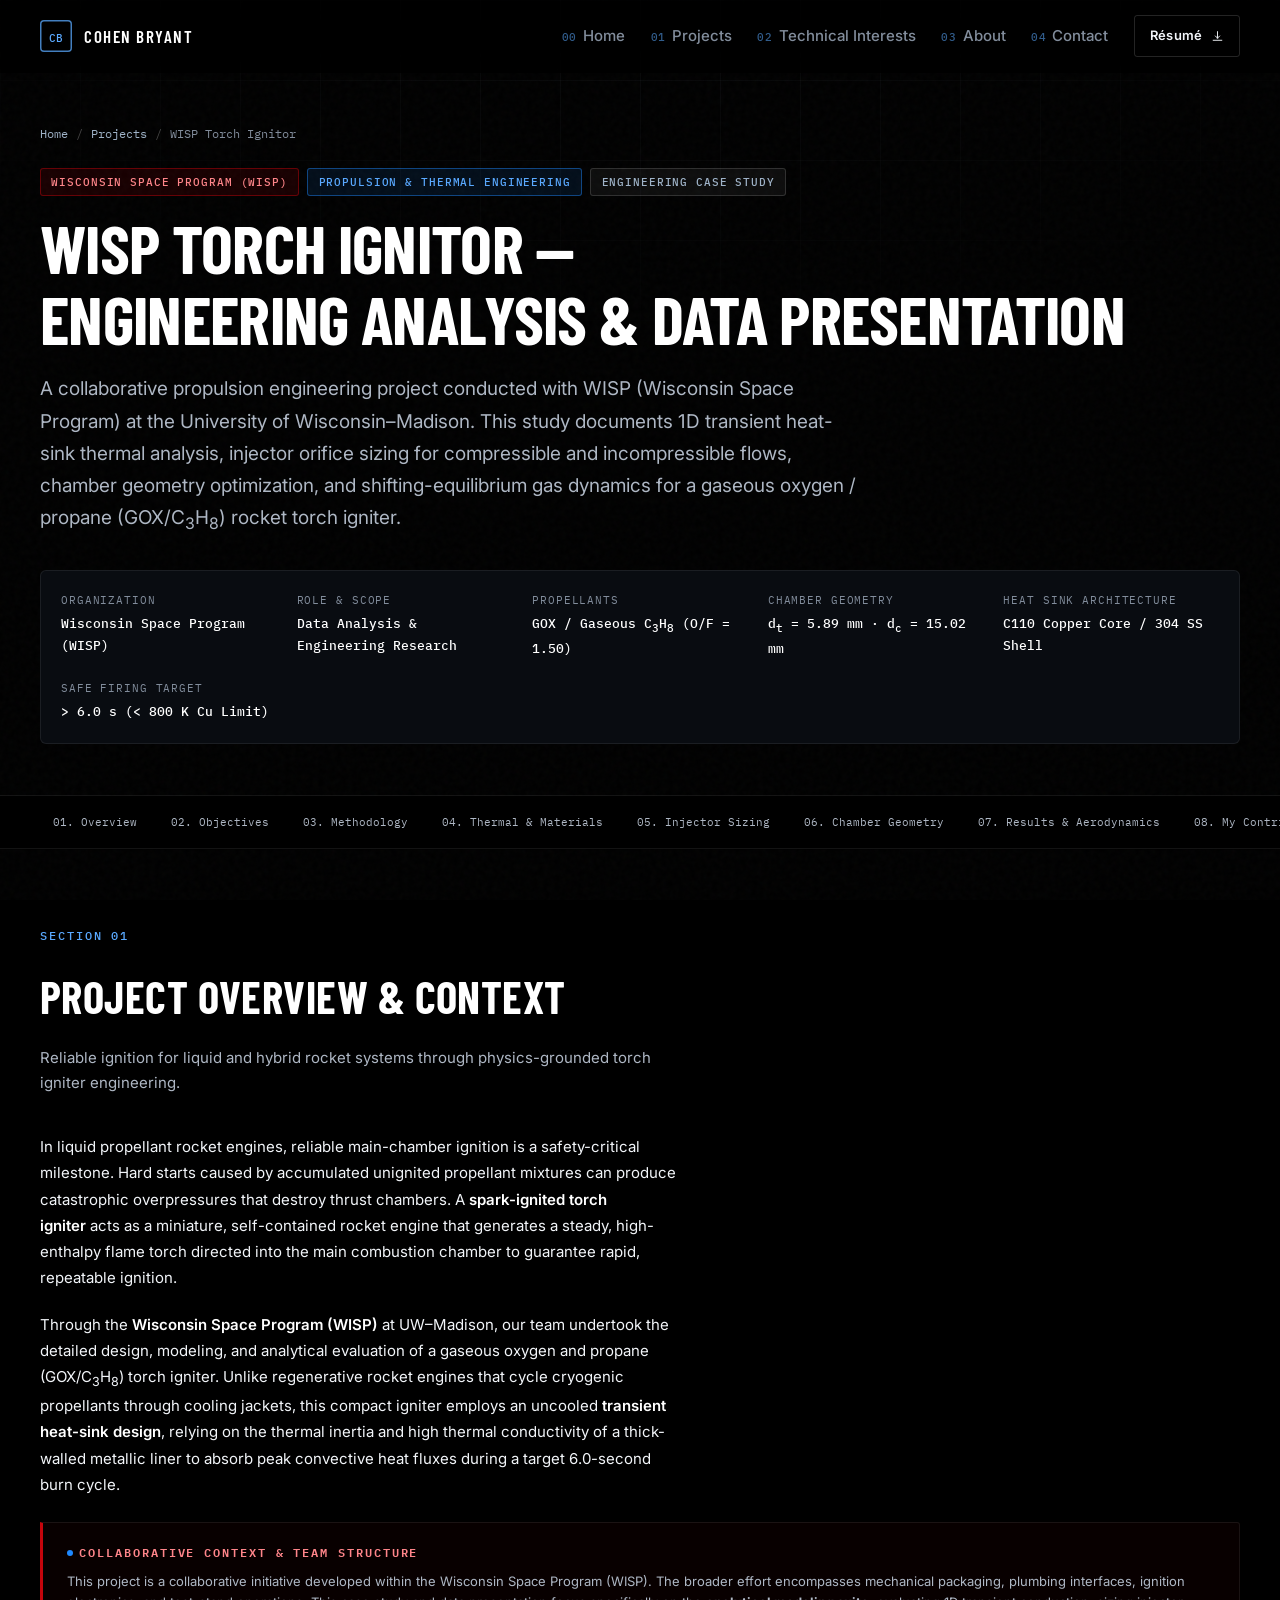
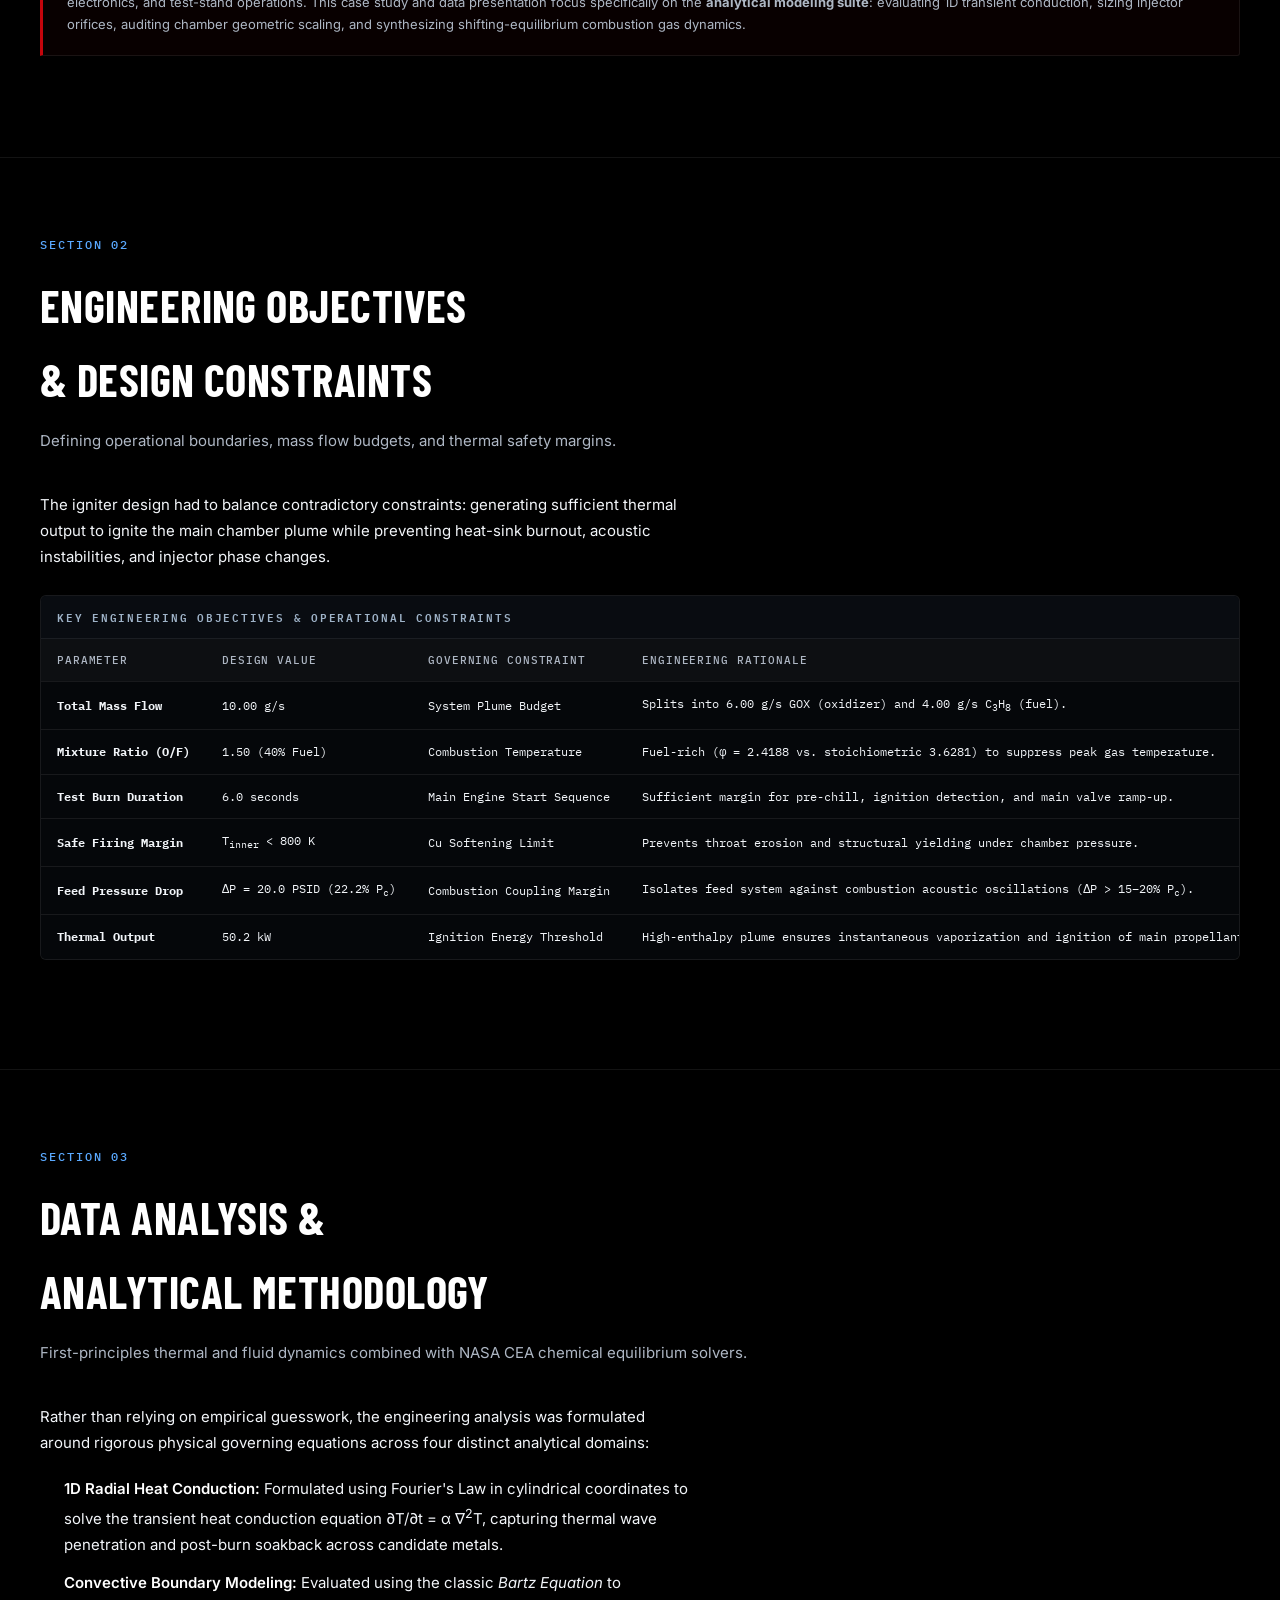
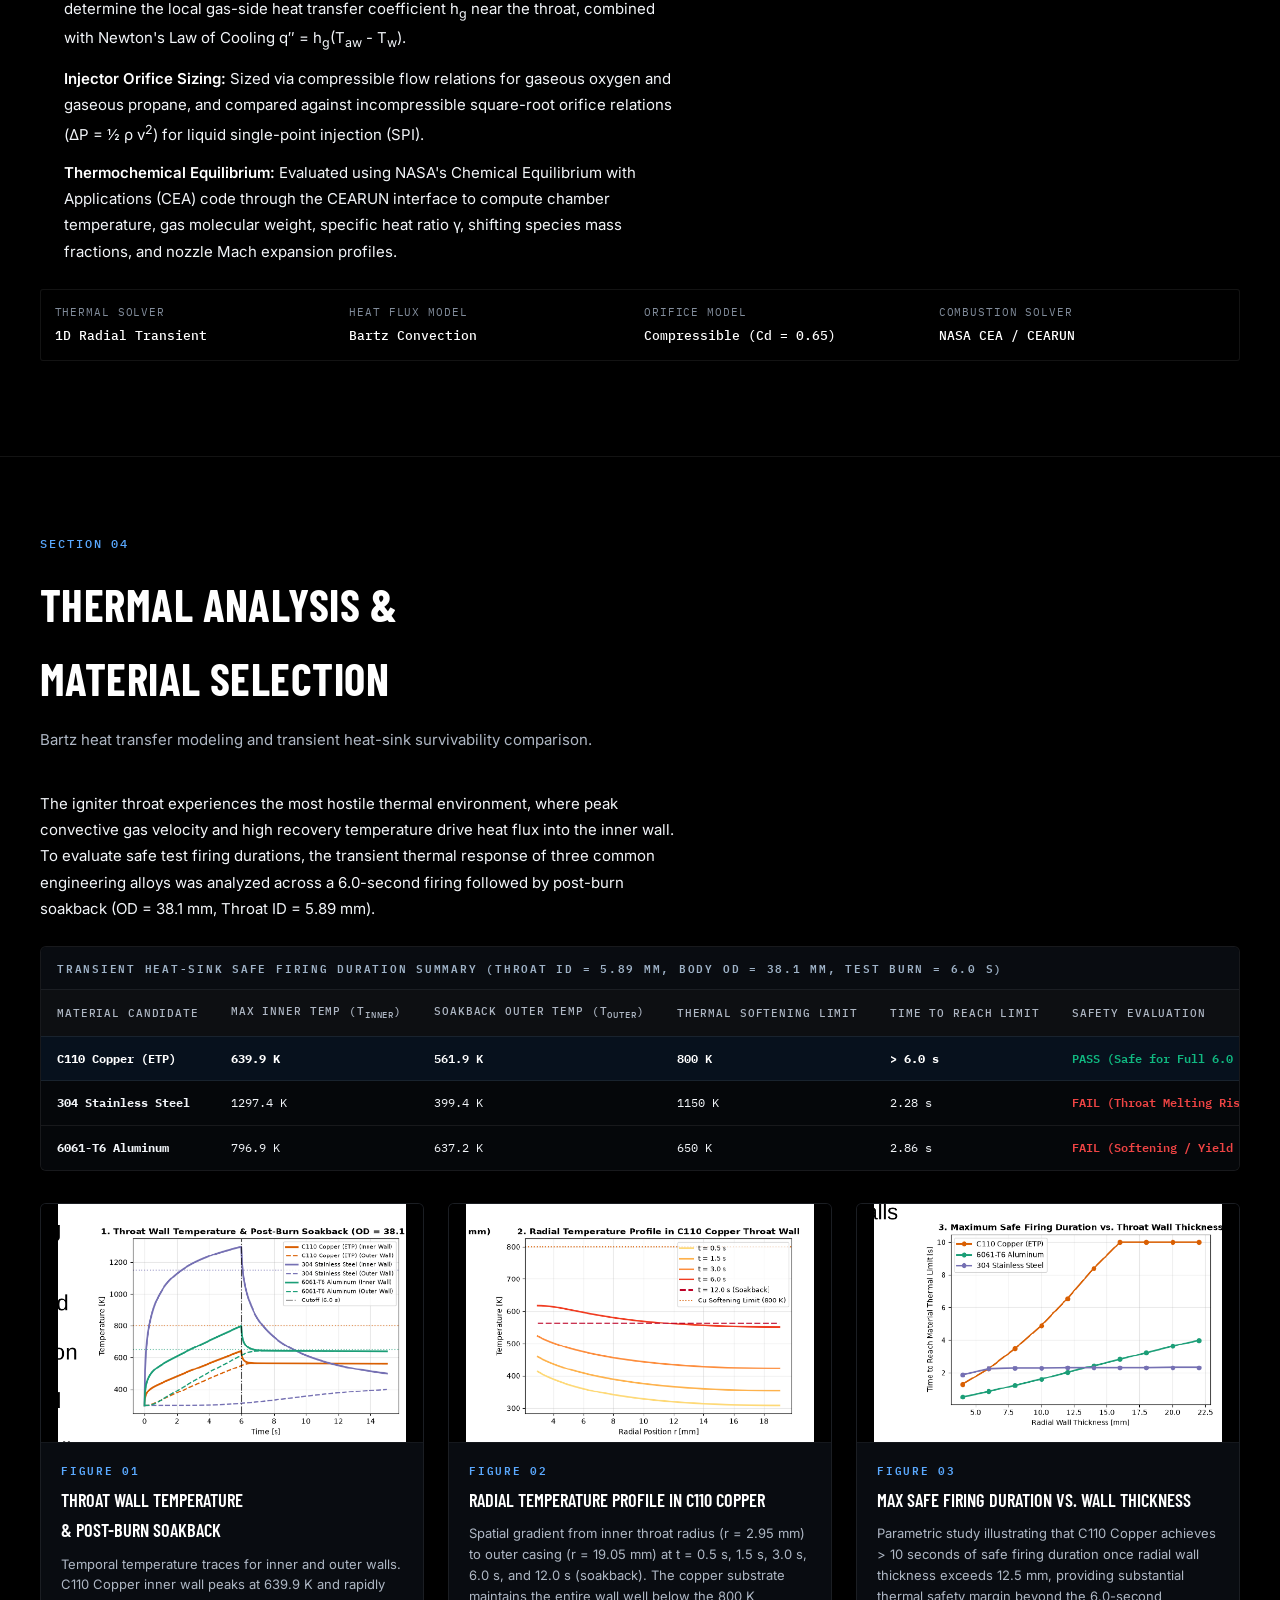
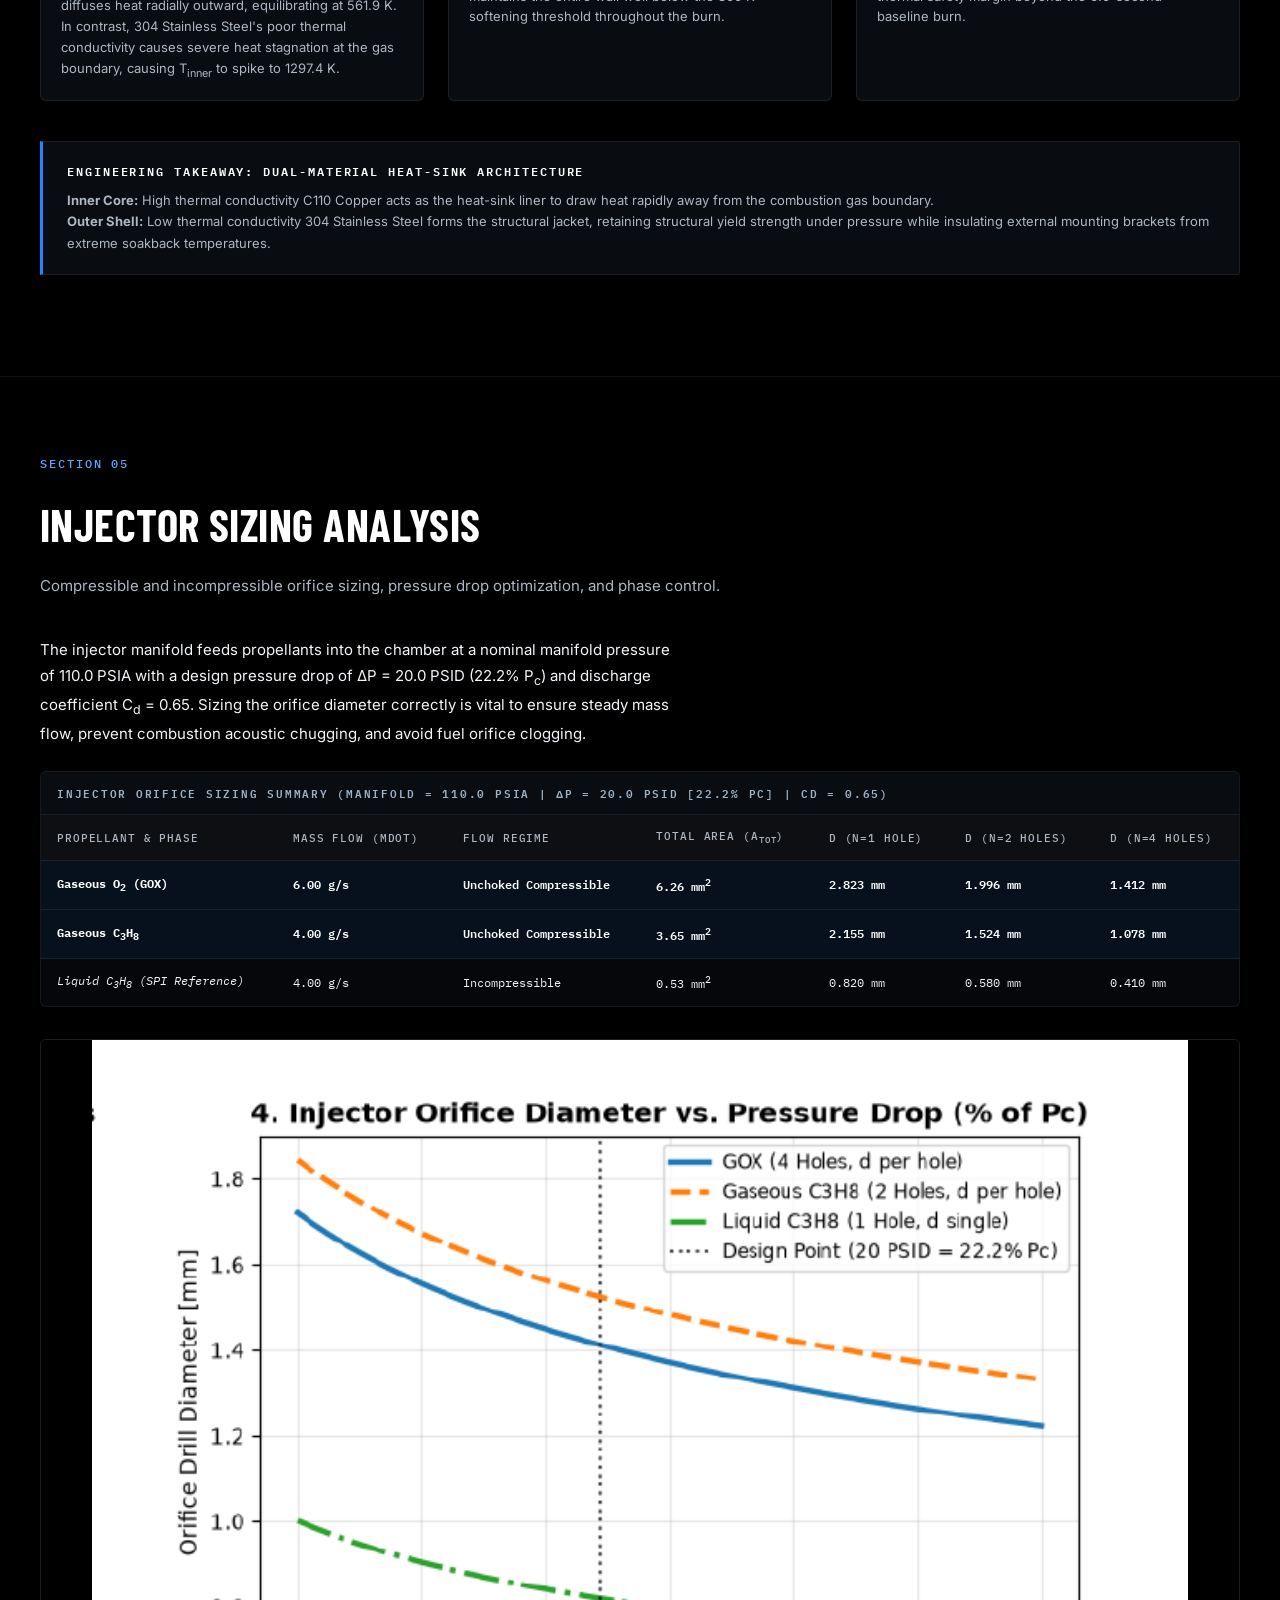
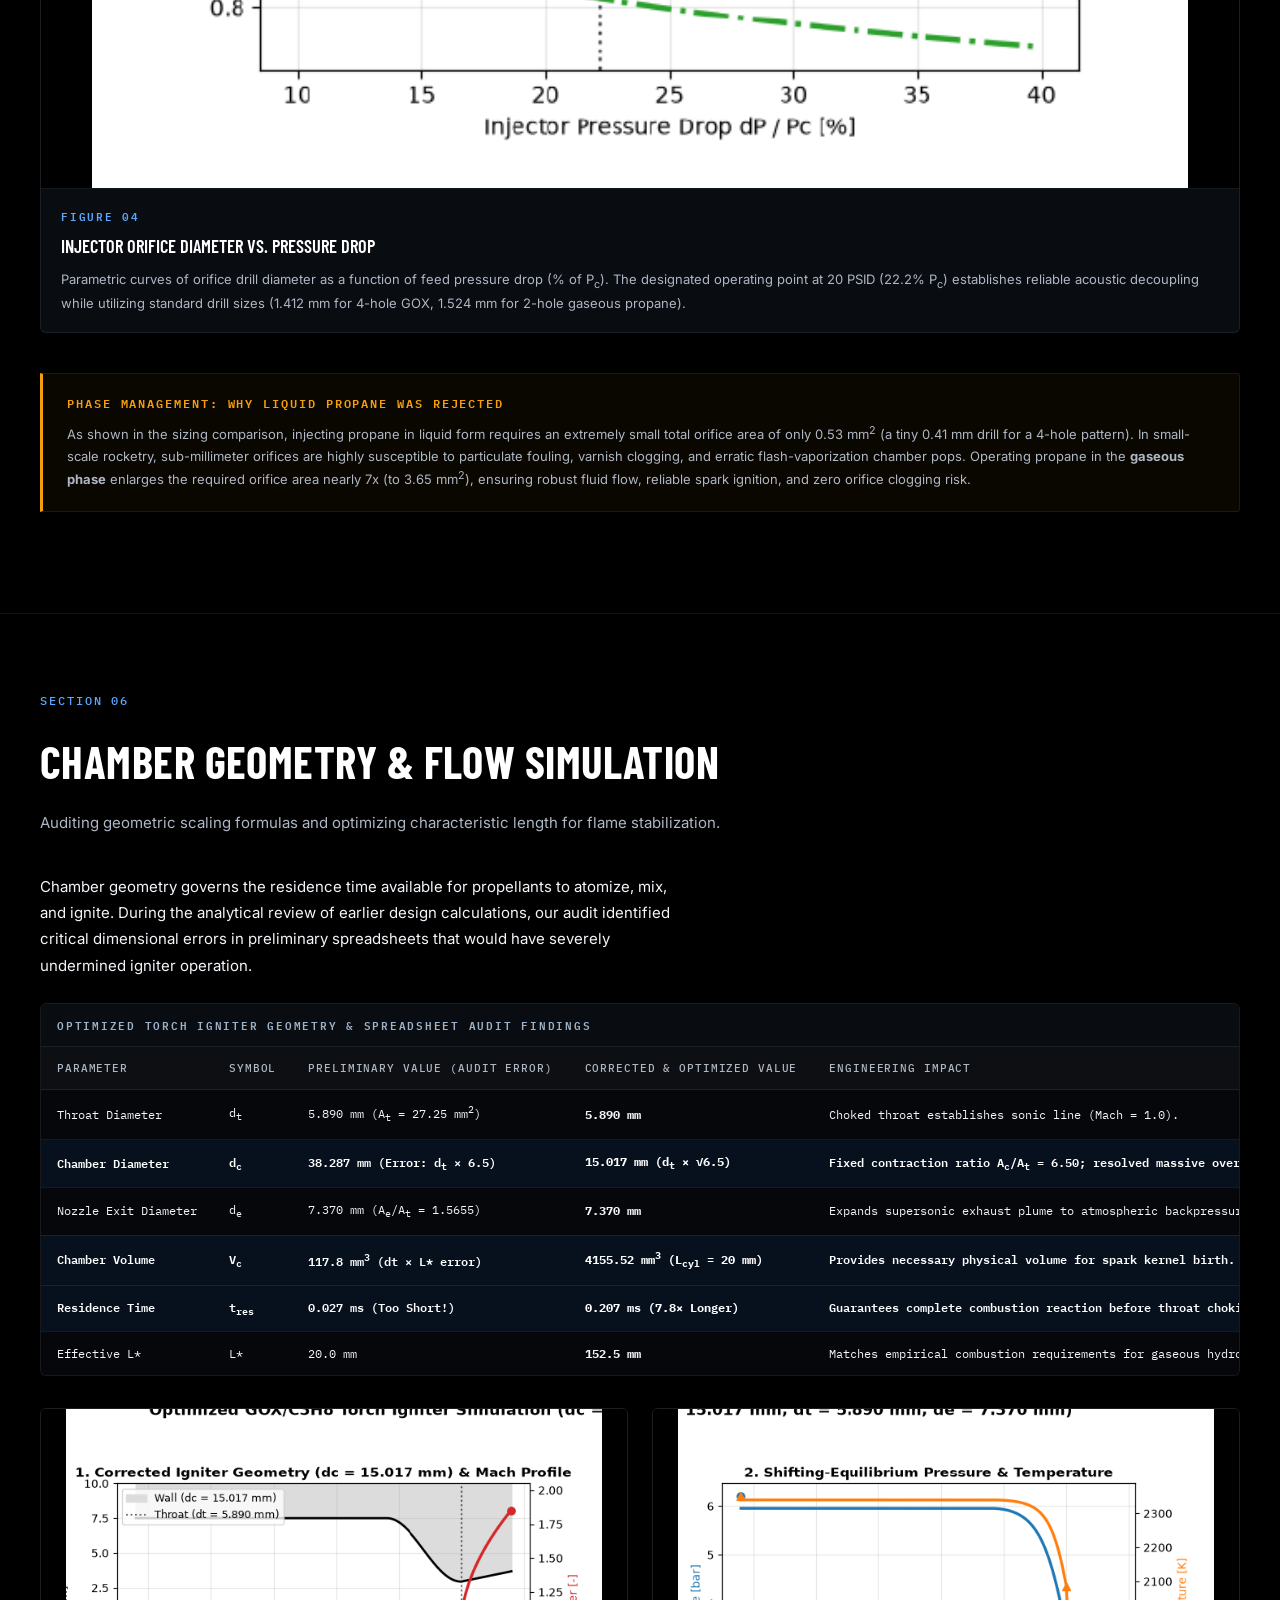
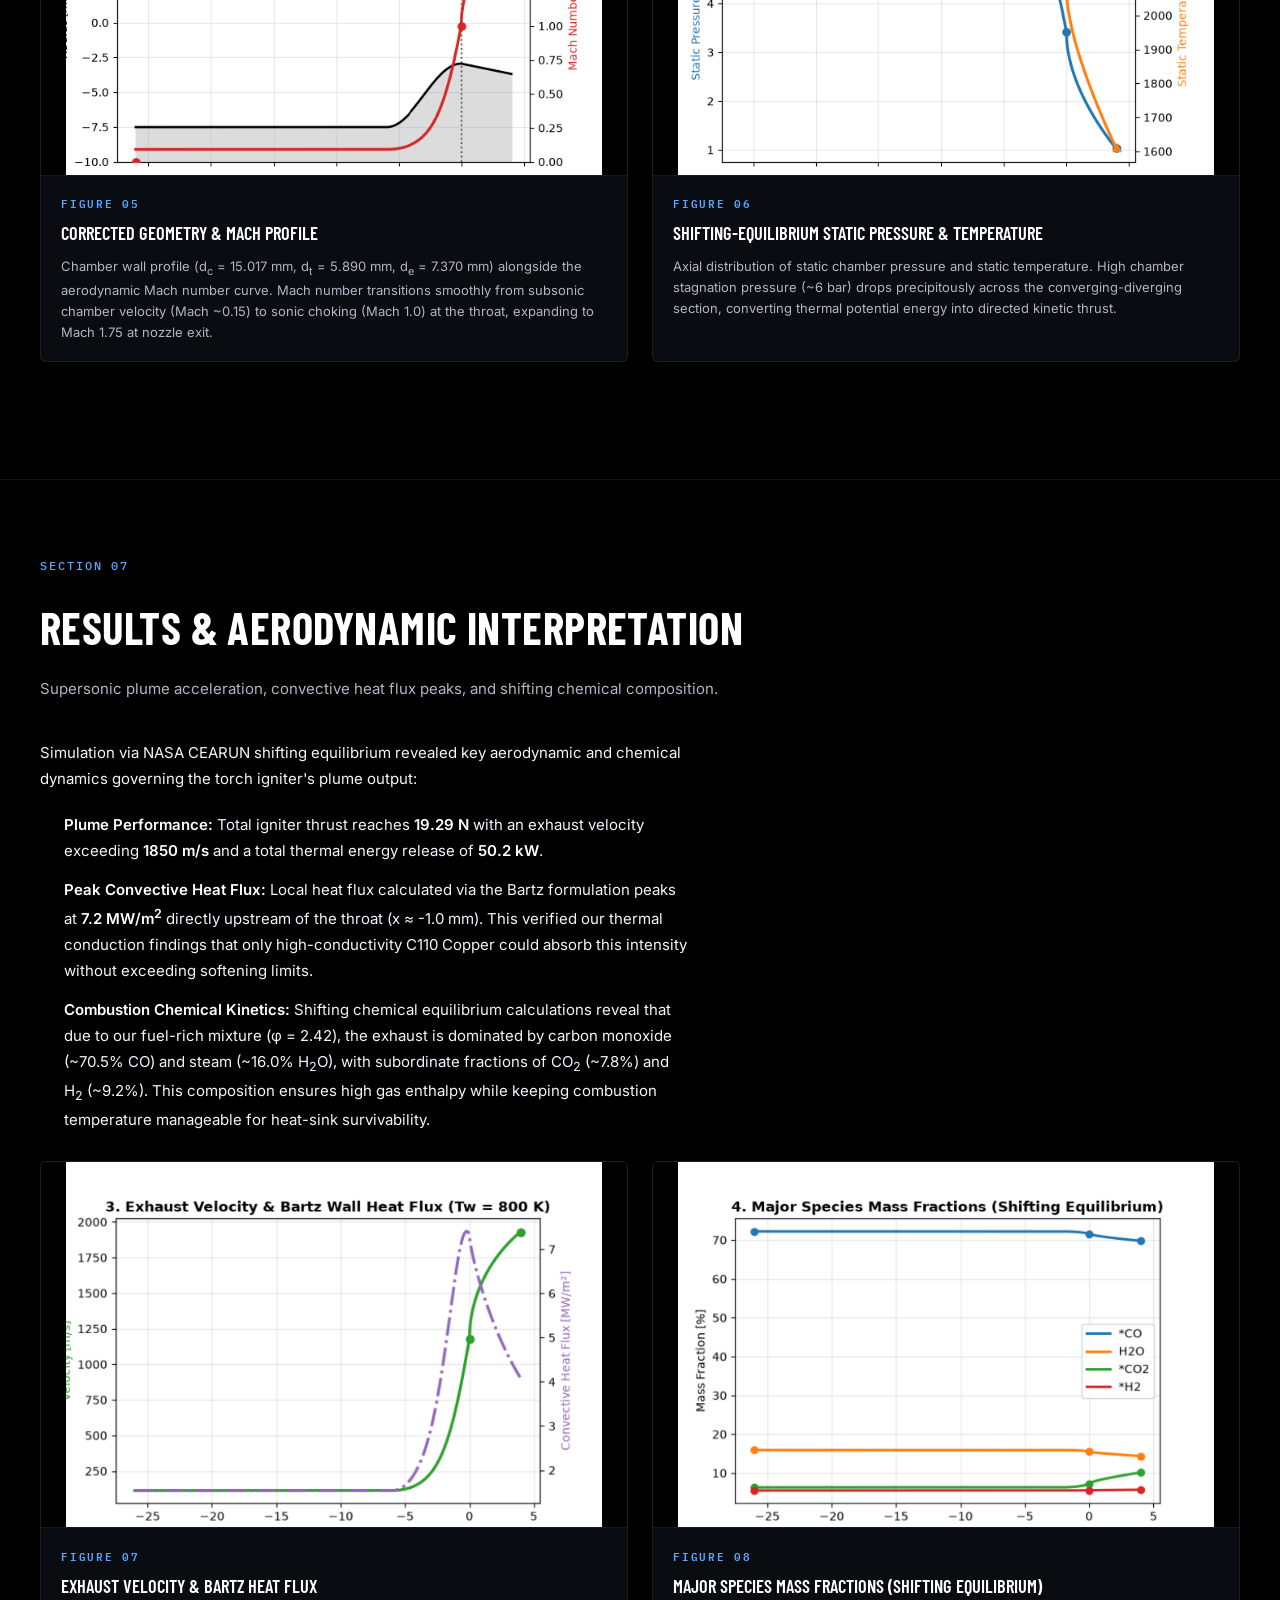
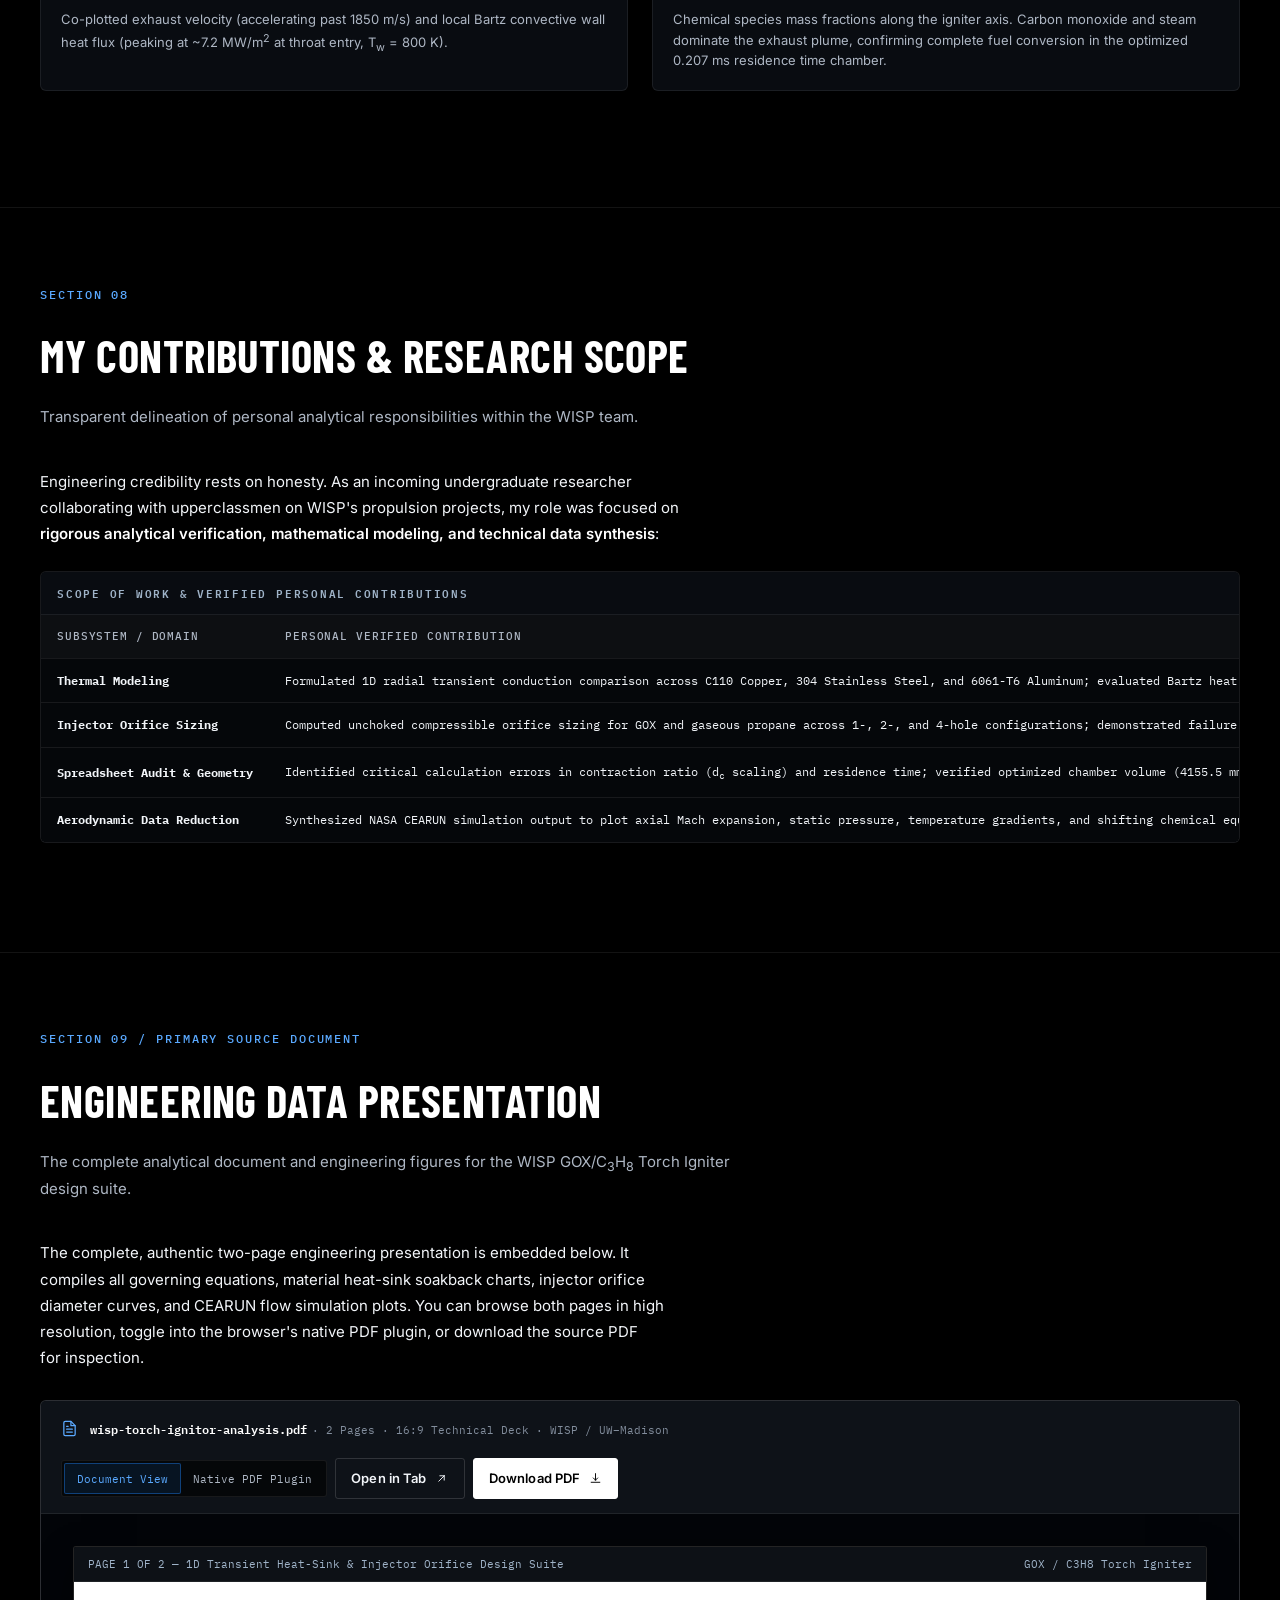
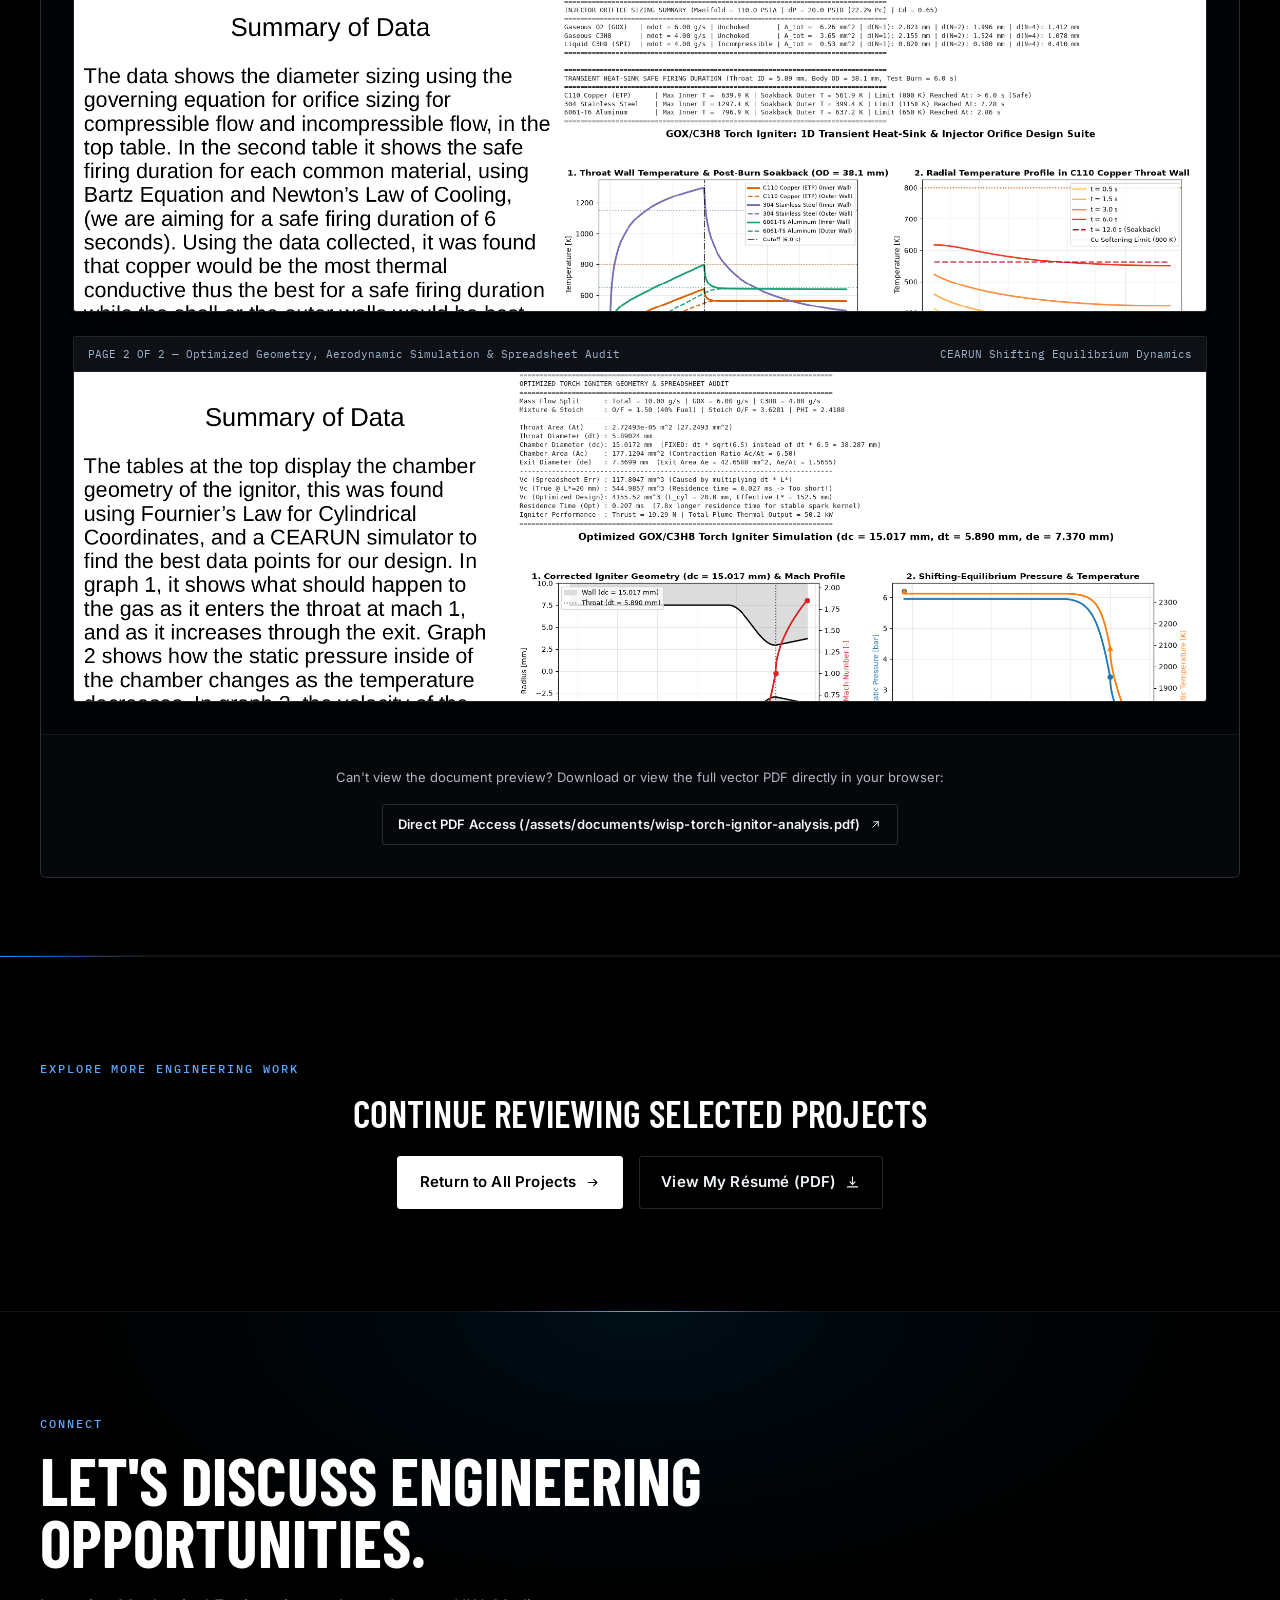
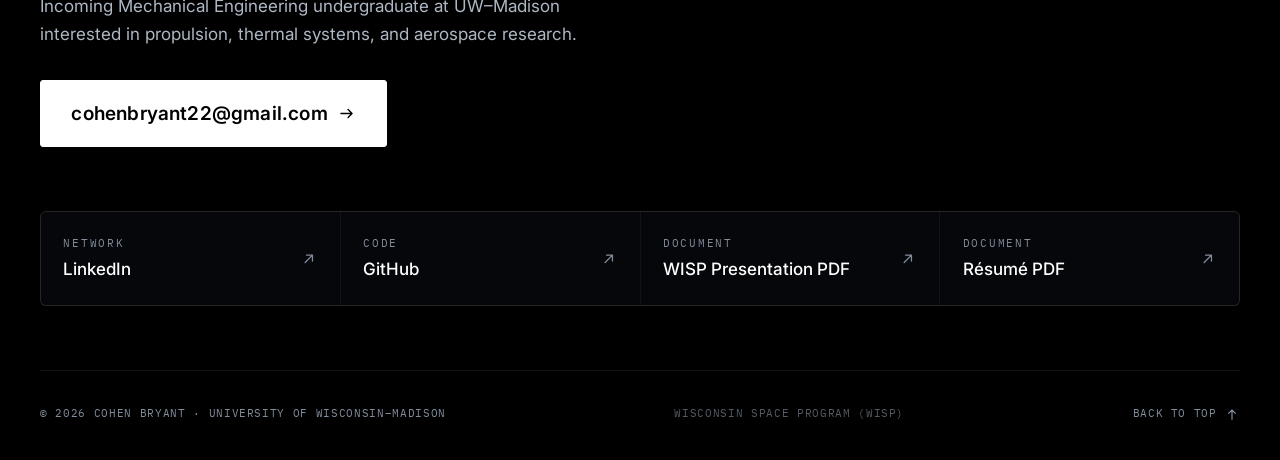
==== projects/wisp-torch-ignitor/index.html @ 9ccb7107 "feat: transform portfolio into mechanical & aerospace engineering showcase - Feature WISP GOX/C3H8 t" ====
<!DOCTYPE html>
<html lang="en" dir="ltr">
<head>
<meta charset="UTF-8">
<meta name="viewport" content="width=device-width, initial-scale=1">

<title>WISP Torch Ignitor — Engineering Analysis &amp; Data Presentation | Cohen Bryant</title>
<meta name="description" content="Engineering case study: 1D transient heat-sink thermal analysis, injector orifice sizing, chamber geometry audit, and shifting-equilibrium gas dynamics for a GOX/C3H8 rocket torch igniter with WISP (Wisconsin Space Program).">
<meta name="author" content="Cohen Bryant">
<meta name="theme-color" content="#000000">
<meta name="color-scheme" content="dark">

<link rel="canonical" href="https://portfolio-six-ecru-11.vercel.app/projects/wisp-torch-ignitor">

<meta property="og:type" content="article">
<meta property="og:site_name" content="Cohen Bryant">
<meta property="og:title" content="WISP Torch Ignitor — Engineering Analysis &amp; Data Presentation">
<meta property="og:description" content="Collaborative engineering research with WISP (Wisconsin Space Program): transient thermal modeling, injector sizing, chamber geometry audit, and embedded analytical data presentation.">
<meta property="og:url" content="https://portfolio-six-ecru-11.vercel.app/projects/wisp-torch-ignitor">
<meta property="og:image" content="https://portfolio-six-ecru-11.vercel.app/assets/og-cover.png">
<meta property="og:locale" content="en_US">

<meta name="twitter:card" content="summary_large_image">
<meta name="twitter:title" content="WISP Torch Ignitor — Engineering Analysis | Cohen Bryant">
<meta name="twitter:description" content="Collaborative engineering research with WISP: transient thermal modeling, injector sizing, and embedded data presentation.">
<meta name="twitter:image" content="https://portfolio-six-ecru-11.vercel.app/assets/og-cover.png">

<link rel="icon" href="/assets/favicon.svg" type="image/svg+xml">
<link rel="apple-touch-icon" href="/assets/apple-touch-icon.png">
<link rel="manifest" href="/site.webmanifest">

<link rel="preconnect" href="https://fonts.googleapis.com">
<link rel="preconnect" href="https://fonts.gstatic.com" crossorigin>
<link rel="stylesheet" href="https://fonts.googleapis.com/css2?family=Barlow+Condensed:wght@500;600;700&family=IBM+Plex+Mono:wght@400;500;600&family=Inter:wght@400;500;600;700&display=swap">
<link rel="stylesheet" href="/styles.css">

<script>document.documentElement.classList.add('js');</script>

<script type="application/ld+json">
{
  "@context": "https://schema.org",
  "@type": "TechArticle",
  "headline": "WISP Torch Ignitor — Engineering Analysis & Data Presentation",
  "description": "Transient heat-sink modeling, injector orifice sizing, chamber geometry optimization, and shifting-equilibrium flow simulation for a GOX/C3H8 rocket torch igniter.",
  "author": {
    "@type": "Person",
    "name": "Cohen Bryant",
    "url": "https://portfolio-six-ecru-11.vercel.app/"
  },
  "publisher": {
    "@type": "Organization",
    "name": "Wisconsin Space Program (WISP)",
    "url": "https://portfolio-six-ecru-11.vercel.app/"
  },
  "keywords": ["Rocket Propulsion", "Torch Igniter", "Heat Sink", "Bartz Equation", "CEARUN", "Injector Sizing", "UW-Madison", "WISP"]
}
</script>
</head>

<body id="top">

<a class="skip-link" href="#main">Skip to main content</a>

<div class="backdrop" aria-hidden="true">
    <div class="backdrop-grid"></div>
    <div class="backdrop-noise"></div>
</div>

<header class="nav is-stuck" data-nav>
    <div class="shell nav-inner">
        <a class="brand" href="/" aria-label="Cohen Bryant — Home">
            <span class="brand-mark" aria-hidden="true">
                <svg viewBox="0 0 32 32" focusable="false"><rect x="0.75" y="0.75" width="30.5" height="30.5" rx="3.25"/><text x="16" y="21.5" text-anchor="middle">CB</text></svg>
            </span>
            <span class="brand-name">Cohen Bryant</span>
        </a>

        <button class="nav-toggle" type="button" data-nav-toggle aria-expanded="false" aria-controls="primary-nav">
            <span class="nav-toggle-bars" aria-hidden="true"><span></span><span></span></span>
            <span class="sr-only">Open navigation</span>
        </button>

        <nav id="primary-nav" class="nav-panel" aria-label="Primary">
            <ul class="nav-list">
                <li><a href="/"><span class="nav-idx" aria-hidden="true">00</span>Home</a></li>
                <li><a href="/#work"><span class="nav-idx" aria-hidden="true">01</span>Projects</a></li>
                <li><a href="/#interests"><span class="nav-idx" aria-hidden="true">02</span>Technical Interests</a></li>
                <li><a href="/#about"><span class="nav-idx" aria-hidden="true">03</span>About</a></li>
                <li><a href="/#contact"><span class="nav-idx" aria-hidden="true">04</span>Contact</a></li>
                <li class="nav-cta">
                    <a class="btn btn-outline btn-sm" href="/assets/Cohen_Bryant_Draft.pdf" target="_blank" rel="noopener">
                        Résumé
                        <svg class="icon" viewBox="0 0 24 24" aria-hidden="true"><path d="M12 3v12m0 0 4-4m-4 4-4-4M4 19h16"/></svg>
                    </a>
                </li>
            </ul>
        </nav>
    </div>
    <div class="nav-progress" aria-hidden="true"><span data-progress></span></div>
</header>

<main id="main">

    <!-- ═══ CASE HERO ════════════════════════════════════════════════ -->
    <header class="case-hero">
        <div class="shell">
            <nav class="breadcrumb" aria-label="Breadcrumb">
                <a href="/">Home</a>
                <span class="breadcrumb-sep">/</span>
                <a href="/#work">Projects</a>
                <span class="breadcrumb-sep">/</span>
                <span aria-current="page">WISP Torch Ignitor</span>
            </nav>

            <div style="display:flex; flex-wrap:wrap; gap:0.5rem; margin-bottom:1rem;" data-anim>
                <span class="badge-tag">Wisconsin Space Program (WISP)</span>
                <span class="badge-tag is-blue">Propulsion &amp; Thermal Engineering</span>
                <span class="badge-tag is-steel">Engineering Case Study</span>
            </div>

            <h1 class="case-hero-title" data-anim>
                WISP Torch Ignitor —<br>Engineering Analysis &amp; Data Presentation
            </h1>

            <p class="case-hero-lede" data-anim>
                A collaborative propulsion engineering project conducted with WISP (Wisconsin Space Program) at the University of Wisconsin–Madison. This study documents 1D transient heat-sink thermal analysis, injector orifice sizing for compressible and incompressible flows, chamber geometry optimization, and shifting-equilibrium gas dynamics for a gaseous oxygen / propane (GOX/C<sub>3</sub>H<sub>8</sub>) rocket torch igniter.
            </p>

            <dl class="case-meta-bar" data-anim>
                <div class="case-meta-cell">
                    <dt>Organization</dt>
                    <dd>Wisconsin Space Program (WISP)</dd>
                </div>
                <div class="case-meta-cell">
                    <dt>Role &amp; Scope</dt>
                    <dd>Data Analysis &amp; Engineering Research</dd>
                </div>
                <div class="case-meta-cell">
                    <dt>Propellants</dt>
                    <dd>GOX / Gaseous C<sub>3</sub>H<sub>8</sub> (O/F = 1.50)</dd>
                </div>
                <div class="case-meta-cell">
                    <dt>Chamber Geometry</dt>
                    <dd>d<sub>t</sub> = 5.89 mm · d<sub>c</sub> = 15.02 mm</dd>
                </div>
                <div class="case-meta-cell">
                    <dt>Heat Sink Architecture</dt>
                    <dd>C110 Copper Core / 304 SS Shell</dd>
                </div>
                <div class="case-meta-cell">
                    <dt>Safe Firing Target</dt>
                    <dd>&gt; 6.0 s (&lt; 800 K Cu Limit)</dd>
                </div>
            </dl>
        </div>
    </header>

    <!-- ═══ CASE SUBNAV ═══════════════════════════════════════════════ -->
    <nav class="case-subnav" data-case-subnav aria-label="Case study sections">
        <div class="shell">
            <ul class="case-subnav-list">
                <li><a class="case-subnav-link is-active" href="#overview">01. Overview</a></li>
                <li><a class="case-subnav-link" href="#objectives">02. Objectives</a></li>
                <li><a class="case-subnav-link" href="#methodology">03. Methodology</a></li>
                <li><a class="case-subnav-link" href="#thermal">04. Thermal &amp; Materials</a></li>
                <li><a class="case-subnav-link" href="#injector">05. Injector Sizing</a></li>
                <li><a class="case-subnav-link" href="#geometry">06. Chamber Geometry</a></li>
                <li><a class="case-subnav-link" href="#results">07. Results &amp; Aerodynamics</a></li>
                <li><a class="case-subnav-link" href="#contributions">08. My Contributions</a></li>
                <li><a class="case-subnav-link" href="#presentation">09. Data Presentation (PDF)</a></li>
            </ul>
        </div>
    </nav>

    <!-- ═══ 01. PROJECT OVERVIEW ═════════════════════════════════════ -->
    <section id="overview" class="case-section">
        <div class="shell">
            <div class="case-section-head" data-anim>
                <p class="eyebrow">Section 01</p>
                <h2 class="case-section-title">Project Overview &amp; Context</h2>
                <p class="case-section-sub">Reliable ignition for liquid and hybrid rocket systems through physics-grounded torch igniter engineering.</p>
            </div>

            <div class="case-prose" data-anim>
                <p>
                    In liquid propellant rocket engines, reliable main-chamber ignition is a safety-critical milestone. Hard starts caused by accumulated unignited propellant mixtures can produce catastrophic overpressures that destroy thrust chambers. A <strong>spark-ignited torch igniter</strong> acts as a miniature, self-contained rocket engine that generates a steady, high-enthalpy flame torch directed into the main combustion chamber to guarantee rapid, repeatable ignition.
                </p>
                <p>
                    Through the <strong>Wisconsin Space Program (WISP)</strong> at UW–Madison, our team undertook the detailed design, modeling, and analytical evaluation of a gaseous oxygen and propane (GOX/C<sub>3</sub>H<sub>8</sub>) torch igniter. Unlike regenerative rocket engines that cycle cryogenic propellants through cooling jackets, this compact igniter employs an uncooled <strong>transient heat-sink design</strong>, relying on the thermal inertia and high thermal conductivity of a thick-walled metallic liner to absorb peak convective heat fluxes during a target 6.0-second burn cycle.
                </p>
            </div>

            <div class="callout-box is-uw" data-anim>
                <div class="callout-title">
                    <span class="beacon" aria-hidden="true"></span>
                    Collaborative Context &amp; Team Structure
                </div>
                <div class="callout-body">
                    This project is a collaborative initiative developed within the Wisconsin Space Program (WISP). The broader effort encompasses mechanical packaging, plumbing interfaces, ignition electronics, and test-stand operations. This case study and data presentation focus specifically on the <strong>analytical modeling suite</strong>: evaluating 1D transient conduction, sizing injector orifices, auditing chamber geometric scaling, and synthesizing shifting-equilibrium combustion gas dynamics.
                </div>
            </div>
        </div>
    </section>

    <!-- ═══ 02. ENGINEERING OBJECTIVES ════════════════════════════════ -->
    <section id="objectives" class="case-section">
        <div class="shell">
            <div class="case-section-head" data-anim>
                <p class="eyebrow">Section 02</p>
                <h2 class="case-section-title">Engineering Objectives &amp; Design Constraints</h2>
                <p class="case-section-sub">Defining operational boundaries, mass flow budgets, and thermal safety margins.</p>
            </div>

            <div class="case-prose" data-anim>
                <p>
                    The igniter design had to balance contradictory constraints: generating sufficient thermal output to ignite the main chamber plume while preventing heat-sink burnout, acoustic instabilities, and injector phase changes.
                </p>
            </div>

            <div class="tech-table-wrap" data-anim>
                <table class="tech-table">
                    <caption>Key Engineering Objectives &amp; Operational Constraints</caption>
                    <thead>
                        <tr>
                            <th>Parameter</th>
                            <th>Design Value</th>
                            <th>Governing Constraint</th>
                            <th>Engineering Rationale</th>
                        </tr>
                    </thead>
                    <tbody>
                        <tr>
                            <td><strong>Total Mass Flow</strong></td>
                            <td>10.00 g/s</td>
                            <td>System Plume Budget</td>
                            <td>Splits into 6.00 g/s GOX (oxidizer) and 4.00 g/s C<sub>3</sub>H<sub>8</sub> (fuel).</td>
                        </tr>
                        <tr>
                            <td><strong>Mixture Ratio (O/F)</strong></td>
                            <td>1.50 (40% Fuel)</td>
                            <td>Combustion Temperature</td>
                            <td>Fuel-rich (&phi; = 2.4188 vs. stoichiometric 3.6281) to suppress peak gas temperature.</td>
                        </tr>
                        <tr>
                            <td><strong>Test Burn Duration</strong></td>
                            <td>6.0 seconds</td>
                            <td>Main Engine Start Sequence</td>
                            <td>Sufficient margin for pre-chill, ignition detection, and main valve ramp-up.</td>
                        </tr>
                        <tr>
                            <td><strong>Safe Firing Margin</strong></td>
                            <td>T<sub>inner</sub> &lt; 800 K</td>
                            <td>Cu Softening Limit</td>
                            <td>Prevents throat erosion and structural yielding under chamber pressure.</td>
                        </tr>
                        <tr>
                            <td><strong>Feed Pressure Drop</strong></td>
                            <td>&Delta;P = 20.0 PSID (22.2% P<sub>c</sub>)</td>
                            <td>Combustion Coupling Margin</td>
                            <td>Isolates feed system against combustion acoustic oscillations (&Delta;P &gt; 15–20% P<sub>c</sub>).</td>
                        </tr>
                        <tr>
                            <td><strong>Thermal Output</strong></td>
                            <td>50.2 kW</td>
                            <td>Ignition Energy Threshold</td>
                            <td>High-enthalpy plume ensures instantaneous vaporization and ignition of main propellants.</td>
                        </tr>
                    </tbody>
                </table>
            </div>
        </div>
    </section>

    <!-- ═══ 03. METHODOLOGY ══════════════════════════════════════════ -->
    <section id="methodology" class="case-section">
        <div class="shell">
            <div class="case-section-head" data-anim>
                <p class="eyebrow">Section 03</p>
                <h2 class="case-section-title">Data Analysis &amp; Analytical Methodology</h2>
                <p class="case-section-sub">First-principles thermal and fluid dynamics combined with NASA CEA chemical equilibrium solvers.</p>
            </div>

            <div class="case-prose" data-anim>
                <p>
                    Rather than relying on empirical guesswork, the engineering analysis was formulated around rigorous physical governing equations across four distinct analytical domains:
                </p>
                <ol style="margin-left:1.5rem; display:grid; gap:0.75rem; margin-bottom:1.5rem;">
                    <li><strong>1D Radial Heat Conduction:</strong> Formulated using Fourier's Law in cylindrical coordinates to solve the transient heat conduction equation &part;T/&part;t = &alpha; &nabla;<sup>2</sup>T, capturing thermal wave penetration and post-burn soakback across candidate metals.</li>
                    <li><strong>Convective Boundary Modeling:</strong> Evaluated using the classic <em>Bartz Equation</em> to determine the local gas-side heat transfer coefficient h<sub>g</sub> near the throat, combined with Newton's Law of Cooling q&Prime; = h<sub>g</sub>(T<sub>aw</sub> - T<sub>w</sub>).</li>
                    <li><strong>Injector Orifice Sizing:</strong> Sized via compressible flow relations for gaseous oxygen and gaseous propane, and compared against incompressible square-root orifice relations (&Delta;P = &frac12; &rho; v<sup>2</sup>) for liquid single-point injection (SPI).</li>
                    <li><strong>Thermochemical Equilibrium:</strong> Evaluated using NASA's Chemical Equilibrium with Applications (CEA) code through the CEARUN interface to compute chamber temperature, gas molecular weight, specific heat ratio &gamma;, shifting species mass fractions, and nozzle Mach expansion profiles.</li>
                </ol>
            </div>

            <div class="param-grid" data-anim>
                <div class="param-item">
                    <span class="param-label">Thermal Solver</span>
                    <span class="param-val">1D Radial Transient</span>
                </div>
                <div class="param-item">
                    <span class="param-label">Heat Flux Model</span>
                    <span class="param-val">Bartz Convection</span>
                </div>
                <div class="param-item">
                    <span class="param-label">Orifice Model</span>
                    <span class="param-val">Compressible (Cd = 0.65)</span>
                </div>
                <div class="param-item">
                    <span class="param-label">Combustion Solver</span>
                    <span class="param-val">NASA CEA / CEARUN</span>
                </div>
            </div>
        </div>
    </section>

    <!-- ═══ 04. THERMAL ANALYSIS ═════════════════════════════════════ -->
    <section id="thermal" class="case-section">
        <div class="shell">
            <div class="case-section-head" data-anim>
                <p class="eyebrow">Section 04</p>
                <h2 class="case-section-title">Thermal Analysis &amp; Material Selection</h2>
                <p class="case-section-sub">Bartz heat transfer modeling and transient heat-sink survivability comparison.</p>
            </div>

            <div class="case-prose" data-anim>
                <p>
                    The igniter throat experiences the most hostile thermal environment, where peak convective gas velocity and high recovery temperature drive heat flux into the inner wall. To evaluate safe test firing durations, the transient thermal response of three common engineering alloys was analyzed across a 6.0-second firing followed by post-burn soakback (OD = 38.1 mm, Throat ID = 5.89 mm).
                </p>
            </div>

            <div class="tech-table-wrap" data-anim>
                <table class="tech-table">
                    <caption>Transient Heat-Sink Safe Firing Duration Summary (Throat ID = 5.89 mm, Body OD = 38.1 mm, Test Burn = 6.0 s)</caption>
                    <thead>
                        <tr>
                            <th>Material Candidate</th>
                            <th>Max Inner Temp (T<sub>inner</sub>)</th>
                            <th>Soakback Outer Temp (T<sub>outer</sub>)</th>
                            <th>Thermal Softening Limit</th>
                            <th>Time to Reach Limit</th>
                            <th>Safety Evaluation</th>
                        </tr>
                    </thead>
                    <tbody>
                        <tr class="row-highlight">
                            <td><strong>C110 Copper (ETP)</strong></td>
                            <td><strong>639.9 K</strong></td>
                            <td>561.9 K</td>
                            <td>800 K</td>
                            <td><strong>&gt; 6.0 s</strong></td>
                            <td><span class="status-safe">PASS (Safe for Full 6.0 s Test)</span></td>
                        </tr>
                        <tr>
                            <td><strong>304 Stainless Steel</strong></td>
                            <td>1297.4 K</td>
                            <td>399.4 K</td>
                            <td>1150 K</td>
                            <td>2.28 s</td>
                            <td><span class="status-fail">FAIL (Throat Melting Risk @ 2.28 s)</span></td>
                        </tr>
                        <tr>
                            <td><strong>6061-T6 Aluminum</strong></td>
                            <td>796.9 K</td>
                            <td>637.2 K</td>
                            <td>650 K</td>
                            <td>2.86 s</td>
                            <td><span class="status-fail">FAIL (Softening / Yield @ 2.86 s)</span></td>
                        </tr>
                    </tbody>
                </table>
            </div>

            <div class="figure-grid" data-anim>
                <article class="figure-card">
                    <div class="figure-media">
                        <img src="/assets/figures/wisp-p1-g1-throat-temp.png" alt="Graph showing Throat Wall Temperature and Post-Burn Soakback vs Time for C110 Copper, 304 Stainless, and 6061 Aluminum" loading="lazy">
                    </div>
                    <div class="figure-caption">
                        <span class="figure-num">Figure 01</span>
                        <h3 class="figure-title">Throat Wall Temperature &amp; Post-Burn Soakback</h3>
                        <p class="figure-desc">
                            Temporal temperature traces for inner and outer walls. C110 Copper inner wall peaks at 639.9 K and rapidly diffuses heat radially outward, equilibrating at 561.9 K. In contrast, 304 Stainless Steel's poor thermal conductivity causes severe heat stagnation at the gas boundary, causing T<sub>inner</sub> to spike to 1297.4 K.
                        </p>
                    </div>
                </article>

                <article class="figure-card">
                    <div class="figure-media">
                        <img src="/assets/figures/wisp-p1-g2-radial-profile.png" alt="Graph showing Radial Temperature Profile in C110 Copper Throat Wall at different time increments" loading="lazy">
                    </div>
                    <div class="figure-caption">
                        <span class="figure-num">Figure 02</span>
                        <h3 class="figure-title">Radial Temperature Profile in C110 Copper</h3>
                        <p class="figure-desc">
                            Spatial gradient from inner throat radius (r = 2.95 mm) to outer casing (r = 19.05 mm) at t = 0.5 s, 1.5 s, 3.0 s, 6.0 s, and 12.0 s (soakback). The copper substrate maintains the entire wall well below the 800 K softening threshold throughout the burn.
                        </p>
                    </div>
                </article>

                <article class="figure-card">
                    <div class="figure-media">
                        <img src="/assets/figures/wisp-p1-g3-firing-duration.png" alt="Graph showing Maximum Safe Firing Duration vs Throat Wall Thickness" loading="lazy">
                    </div>
                    <div class="figure-caption">
                        <span class="figure-num">Figure 03</span>
                        <h3 class="figure-title">Max Safe Firing Duration vs. Wall Thickness</h3>
                        <p class="figure-desc">
                            Parametric study illustrating that C110 Copper achieves &gt; 10 seconds of safe firing duration once radial wall thickness exceeds 12.5 mm, providing substantial thermal safety margin beyond the 6.0-second baseline burn.
                        </p>
                    </div>
                </article>
            </div>

            <div class="callout-box" data-anim>
                <div class="callout-title">Engineering Takeaway: Dual-Material Heat-Sink Architecture</div>
                <div class="callout-body">
                    <strong>Inner Core:</strong> High thermal conductivity C110 Copper acts as the heat-sink liner to draw heat rapidly away from the combustion gas boundary.<br>
                    <strong>Outer Shell:</strong> Low thermal conductivity 304 Stainless Steel forms the structural jacket, retaining structural yield strength under pressure while insulating external mounting brackets from extreme soakback temperatures.
                </div>
            </div>
        </div>
    </section>

    <!-- ═══ 05. INJECTOR SIZING ══════════════════════════════════════ -->
    <section id="injector" class="case-section">
        <div class="shell">
            <div class="case-section-head" data-anim>
                <p class="eyebrow">Section 05</p>
                <h2 class="case-section-title">Injector Sizing Analysis</h2>
                <p class="case-section-sub">Compressible and incompressible orifice sizing, pressure drop optimization, and phase control.</p>
            </div>

            <div class="case-prose" data-anim>
                <p>
                    The injector manifold feeds propellants into the chamber at a nominal manifold pressure of 110.0 PSIA with a design pressure drop of &Delta;P = 20.0 PSID (22.2% P<sub>c</sub>) and discharge coefficient C<sub>d</sub> = 0.65. Sizing the orifice diameter correctly is vital to ensure steady mass flow, prevent combustion acoustic chugging, and avoid fuel orifice clogging.
                </p>
            </div>

            <div class="tech-table-wrap" data-anim>
                <table class="tech-table">
                    <caption>Injector Orifice Sizing Summary (Manifold = 110.0 PSIA | &Delta;P = 20.0 PSID [22.2% Pc] | Cd = 0.65)</caption>
                    <thead>
                        <tr>
                            <th>Propellant &amp; Phase</th>
                            <th>Mass Flow (mdot)</th>
                            <th>Flow Regime</th>
                            <th>Total Area (A<sub>tot</sub>)</th>
                            <th>d (N=1 Hole)</th>
                            <th>d (N=2 Holes)</th>
                            <th>d (N=4 Holes)</th>
                        </tr>
                    </thead>
                    <tbody>
                        <tr class="row-highlight">
                            <td><strong>Gaseous O<sub>2</sub> (GOX)</strong></td>
                            <td>6.00 g/s</td>
                            <td>Unchoked Compressible</td>
                            <td>6.26 mm<sup>2</sup></td>
                            <td>2.823 mm</td>
                            <td>1.996 mm</td>
                            <td>1.412 mm</td>
                        </tr>
                        <tr class="row-highlight">
                            <td><strong>Gaseous C<sub>3</sub>H<sub>8</sub></strong></td>
                            <td>4.00 g/s</td>
                            <td>Unchoked Compressible</td>
                            <td>3.65 mm<sup>2</sup></td>
                            <td>2.155 mm</td>
                            <td>1.524 mm</td>
                            <td>1.078 mm</td>
                        </tr>
                        <tr>
                            <td><em>Liquid C<sub>3</sub>H<sub>8</sub> (SPI Reference)</em></td>
                            <td>4.00 g/s</td>
                            <td>Incompressible</td>
                            <td>0.53 mm<sup>2</sup></td>
                            <td>0.820 mm</td>
                            <td>0.580 mm</td>
                            <td>0.410 mm</td>
                        </tr>
                    </tbody>
                </table>
            </div>

            <div class="figure-grid" data-anim>
                <article class="figure-card">
                    <div class="figure-media">
                        <img src="/assets/figures/wisp-p1-g4-orifice-sizing.png" alt="Graph showing Injector Orifice Diameter vs Pressure Drop percentage of Pc" loading="lazy">
                    </div>
                    <div class="figure-caption">
                        <span class="figure-num">Figure 04</span>
                        <h3 class="figure-title">Injector Orifice Diameter vs. Pressure Drop</h3>
                        <p class="figure-desc">
                            Parametric curves of orifice drill diameter as a function of feed pressure drop (% of P<sub>c</sub>). The designated operating point at 20 PSID (22.2% P<sub>c</sub>) establishes reliable acoustic decoupling while utilizing standard drill sizes (1.412 mm for 4-hole GOX, 1.524 mm for 2-hole gaseous propane).
                        </p>
                    </div>
                </article>
            </div>

            <div class="callout-box is-audit" data-anim>
                <div class="callout-title">Phase Management: Why Liquid Propane Was Rejected</div>
                <div class="callout-body">
                    As shown in the sizing comparison, injecting propane in liquid form requires an extremely small total orifice area of only 0.53 mm<sup>2</sup> (a tiny 0.41 mm drill for a 4-hole pattern). In small-scale rocketry, sub-millimeter orifices are highly susceptible to particulate fouling, varnish clogging, and erratic flash-vaporization chamber pops. Operating propane in the <strong>gaseous phase</strong> enlarges the required orifice area nearly 7x (to 3.65 mm<sup>2</sup>), ensuring robust fluid flow, reliable spark ignition, and zero orifice clogging risk.
                </div>
            </div>
        </div>
    </section>

    <!-- ═══ 06. CHAMBER GEOMETRY ═════════════════════════════════════ -->
    <section id="geometry" class="case-section">
        <div class="shell">
            <div class="case-section-head" data-anim>
                <p class="eyebrow">Section 06</p>
                <h2 class="case-section-title">Chamber Geometry &amp; Flow Simulation</h2>
                <p class="case-section-sub">Auditing geometric scaling formulas and optimizing characteristic length for flame stabilization.</p>
            </div>

            <div class="case-prose" data-anim>
                <p>
                    Chamber geometry governs the residence time available for propellants to atomize, mix, and ignite. During the analytical review of earlier design calculations, our audit identified critical dimensional errors in preliminary spreadsheets that would have severely undermined igniter operation.
                </p>
            </div>

            <div class="tech-table-wrap" data-anim>
                <table class="tech-table">
                    <caption>Optimized Torch Igniter Geometry &amp; Spreadsheet Audit Findings</caption>
                    <thead>
                        <tr>
                            <th>Parameter</th>
                            <th>Symbol</th>
                            <th>Preliminary Value (Audit Error)</th>
                            <th>Corrected &amp; Optimized Value</th>
                            <th>Engineering Impact</th>
                        </tr>
                    </thead>
                    <tbody>
                        <tr>
                            <td>Throat Diameter</td>
                            <td>d<sub>t</sub></td>
                            <td>5.890 mm (A<sub>t</sub> = 27.25 mm<sup>2</sup>)</td>
                            <td><strong>5.890 mm</strong></td>
                            <td>Choked throat establishes sonic line (Mach = 1.0).</td>
                        </tr>
                        <tr class="row-highlight">
                            <td>Chamber Diameter</td>
                            <td>d<sub>c</sub></td>
                            <td>38.287 mm (Error: d<sub>t</sub> &times; 6.5)</td>
                            <td><strong>15.017 mm (d<sub>t</sub> &times; &radic;6.5)</strong></td>
                            <td>Fixed contraction ratio A<sub>c</sub>/A<sub>t</sub> = 6.50; resolved massive over-sizing.</td>
                        </tr>
                        <tr>
                            <td>Nozzle Exit Diameter</td>
                            <td>d<sub>e</sub></td>
                            <td>7.370 mm (A<sub>e</sub>/A<sub>t</sub> = 1.5655)</td>
                            <td><strong>7.370 mm</strong></td>
                            <td>Expands supersonic exhaust plume to atmospheric backpressure.</td>
                        </tr>
                        <tr class="row-highlight">
                            <td>Chamber Volume</td>
                            <td>V<sub>c</sub></td>
                            <td>117.8 mm<sup>3</sup> (dt &times; L* error)</td>
                            <td><strong>4155.52 mm<sup>3</sup> (L<sub>cyl</sub> = 20 mm)</strong></td>
                            <td>Provides necessary physical volume for spark kernel birth.</td>
                        </tr>
                        <tr class="row-highlight">
                            <td>Residence Time</td>
                            <td>t<sub>res</sub></td>
                            <td>0.027 ms (Too Short!)</td>
                            <td><strong>0.207 ms (7.8&times; Longer)</strong></td>
                            <td>Guarantees complete combustion reaction before throat choking.</td>
                        </tr>
                        <tr>
                            <td>Effective L*</td>
                            <td>L*</td>
                            <td>20.0 mm</td>
                            <td><strong>152.5 mm</strong></td>
                            <td>Matches empirical combustion requirements for gaseous hydrocarbon torch igniters.</td>
                        </tr>
                    </tbody>
                </table>
            </div>

            <div class="figure-grid" data-anim>
                <article class="figure-card">
                    <div class="figure-media">
                        <img src="/assets/figures/wisp-p2-g1-mach-geometry.png" alt="Graph showing Corrected Igniter Geometry and Mach Profile along axial distance" loading="lazy">
                    </div>
                    <div class="figure-caption">
                        <span class="figure-num">Figure 05</span>
                        <h3 class="figure-title">Corrected Geometry &amp; Mach Profile</h3>
                        <p class="figure-desc">
                            Chamber wall profile (d<sub>c</sub> = 15.017 mm, d<sub>t</sub> = 5.890 mm, d<sub>e</sub> = 7.370 mm) alongside the aerodynamic Mach number curve. Mach number transitions smoothly from subsonic chamber velocity (Mach ~0.15) to sonic choking (Mach 1.0) at the throat, expanding to Mach 1.75 at nozzle exit.
                        </p>
                    </div>
                </article>

                <article class="figure-card">
                    <div class="figure-media">
                        <img src="/assets/figures/wisp-p2-g2-pressure-temp.png" alt="Graph showing Shifting Equilibrium Static Pressure and Temperature along axial distance" loading="lazy">
                    </div>
                    <div class="figure-caption">
                        <span class="figure-num">Figure 06</span>
                        <h3 class="figure-title">Shifting-Equilibrium Static Pressure &amp; Temperature</h3>
                        <p class="figure-desc">
                            Axial distribution of static chamber pressure and static temperature. High chamber stagnation pressure (~6 bar) drops precipitously across the converging-diverging section, converting thermal potential energy into directed kinetic thrust.
                        </p>
                    </div>
                </article>
            </div>
        </div>
    </section>

    <!-- ═══ 07. RESULTS & AERODYNAMICS ═══════════════════════════════ -->
    <section id="results" class="case-section">
        <div class="shell">
            <div class="case-section-head" data-anim>
                <p class="eyebrow">Section 07</p>
                <h2 class="case-section-title">Results &amp; Aerodynamic Interpretation</h2>
                <p class="case-section-sub">Supersonic plume acceleration, convective heat flux peaks, and shifting chemical composition.</p>
            </div>

            <div class="case-prose" data-anim>
                <p>
                    Simulation via NASA CEARUN shifting equilibrium revealed key aerodynamic and chemical dynamics governing the torch igniter's plume output:
                </p>
                <ul style="margin-left:1.5rem; display:grid; gap:0.75rem; margin-bottom:1.5rem;">
                    <li><strong>Plume Performance:</strong> Total igniter thrust reaches <strong>19.29 N</strong> with an exhaust velocity exceeding <strong>1850 m/s</strong> and a total thermal energy release of <strong>50.2 kW</strong>.</li>
                    <li><strong>Peak Convective Heat Flux:</strong> Local heat flux calculated via the Bartz formulation peaks at <strong>7.2 MW/m<sup>2</sup></strong> directly upstream of the throat (x &approx; -1.0 mm). This verified our thermal conduction findings that only high-conductivity C110 Copper could absorb this intensity without exceeding softening limits.</li>
                    <li><strong>Combustion Chemical Kinetics:</strong> Shifting chemical equilibrium calculations reveal that due to our fuel-rich mixture (&phi; = 2.42), the exhaust is dominated by carbon monoxide (~70.5% CO) and steam (~16.0% H<sub>2</sub>O), with subordinate fractions of CO<sub>2</sub> (~7.8%) and H<sub>2</sub> (~9.2%). This composition ensures high gas enthalpy while keeping combustion temperature manageable for heat-sink survivability.</li>
                </ul>
            </div>

            <div class="figure-grid" data-anim>
                <article class="figure-card">
                    <div class="figure-media">
                        <img src="/assets/figures/wisp-p2-g3-velocity-heatflux.png" alt="Graph showing Exhaust Velocity and Bartz Wall Heat Flux vs Axial Distance from Throat" loading="lazy">
                    </div>
                    <div class="figure-caption">
                        <span class="figure-num">Figure 07</span>
                        <h3 class="figure-title">Exhaust Velocity &amp; Bartz Heat Flux</h3>
                        <p class="figure-desc">
                            Co-plotted exhaust velocity (accelerating past 1850 m/s) and local Bartz convective wall heat flux (peaking at ~7.2 MW/m<sup>2</sup> at throat entry, T<sub>w</sub> = 800 K).
                        </p>
                    </div>
                </article>

                <article class="figure-card">
                    <div class="figure-media">
                        <img src="/assets/figures/wisp-p2-g4-species-massfrac.png" alt="Graph showing Major Species Mass Fractions shifting along axial distance" loading="lazy">
                    </div>
                    <div class="figure-caption">
                        <span class="figure-num">Figure 08</span>
                        <h3 class="figure-title">Major Species Mass Fractions (Shifting Equilibrium)</h3>
                        <p class="figure-desc">
                            Chemical species mass fractions along the igniter axis. Carbon monoxide and steam dominate the exhaust plume, confirming complete fuel conversion in the optimized 0.207 ms residence time chamber.
                        </p>
                    </div>
                </article>
            </div>
        </div>
    </section>

    <!-- ═══ 08. MY CONTRIBUTIONS ═════════════════════════════════════ -->
    <section id="contributions" class="case-section">
        <div class="shell">
            <div class="case-section-head" data-anim>
                <p class="eyebrow">Section 08</p>
                <h2 class="case-section-title">My Contributions &amp; Research Scope</h2>
                <p class="case-section-sub">Transparent delineation of personal analytical responsibilities within the WISP team.</p>
            </div>

            <div class="case-prose" data-anim>
                <p>
                    Engineering credibility rests on honesty. As an incoming undergraduate researcher collaborating with upperclassmen on WISP's propulsion projects, my role was focused on <strong>rigorous analytical verification, mathematical modeling, and technical data synthesis</strong>:
                </p>
            </div>

            <div class="tech-table-wrap" data-anim>
                <table class="tech-table">
                    <caption>Scope of Work &amp; Verified Personal Contributions</caption>
                    <thead>
                        <tr>
                            <th>Subsystem / Domain</th>
                            <th>Personal Verified Contribution</th>
                            <th>Collaborative Team Context</th>
                        </tr>
                    </thead>
                    <tbody>
                        <tr>
                            <td><strong>Thermal Modeling</strong></td>
                            <td>Formulated 1D radial transient conduction comparison across C110 Copper, 304 Stainless Steel, and 6061-T6 Aluminum; evaluated Bartz heat flux profiles and soakback limits.</td>
                            <td>Team established the 6.0-second baseline burn target and igniter envelope constraints.</td>
                        </tr>
                        <tr>
                            <td><strong>Injector Orifice Sizing</strong></td>
                            <td>Computed unchoked compressible orifice sizing for GOX and gaseous propane across 1-, 2-, and 4-hole configurations; demonstrated failure modes of liquid propane single-point injection.</td>
                            <td>Feed system manifold pressures and plumbing valves specified by lead propulsion engineers.</td>
                        </tr>
                        <tr>
                            <td><strong>Spreadsheet Audit &amp; Geometry</strong></td>
                            <td>Identified critical calculation errors in contraction ratio (d<sub>c</sub> scaling) and residence time; verified optimized chamber volume (4155.5 mm<sup>3</sup>) for 7.8x flame stability margin.</td>
                            <td>Overall igniter physical mounting and CAD packaging managed collaboratively with chassis leads.</td>
                        </tr>
                        <tr>
                            <td><strong>Aerodynamic Data Reduction</strong></td>
                            <td>Synthesized NASA CEARUN simulation output to plot axial Mach expansion, static pressure, temperature gradients, and shifting chemical equilibrium species fractions.</td>
                            <td>Igniter spark plug integration and test stand data acquisition managed by electrical subsystem team.</td>
                        </tr>
                    </tbody>
                </table>
            </div>
        </div>
    </section>

    <!-- ═══ 09. DATA PRESENTATION (PDF EMBED) ════════════════════════ -->
    <section id="presentation" class="case-section">
        <div class="shell">
            <div class="case-section-head" data-anim>
                <p class="eyebrow">Section 09 / Primary Source Document</p>
                <h2 class="case-section-title">Engineering Data Presentation</h2>
                <p class="case-section-sub">
                    The complete analytical document and engineering figures for the WISP GOX/C<sub>3</sub>H<sub>8</sub> Torch Igniter design suite.
                </p>
            </div>

            <div class="case-prose" data-anim>
                <p>
                    The complete, authentic two-page engineering presentation is embedded below. It compiles all governing equations, material heat-sink soakback charts, injector orifice diameter curves, and CEARUN flow simulation plots. You can browse both pages in high resolution, toggle into the browser's native PDF plugin, or download the source PDF for inspection.
                </p>
            </div>

            <!-- EMBEDDED DOCUMENT VIEWER -->
            <div class="doc-viewer" data-doc-viewer data-anim>
                <div class="doc-viewer-bar">
                    <div class="doc-viewer-info">
                        <svg class="icon" viewBox="0 0 24 24" aria-hidden="true" style="color:var(--blue-lift);"><path d="M14 2H6a2 2 0 0 0-2 2v16a2 2 0 0 0 2 2h12a2 2 0 0 0 2-2V8z"/><polyline points="14 2 14 8 20 8"/><line x1="16" y1="13" x2="8" y2="13"/><line x1="16" y1="17" x2="8" y2="17"/><polyline points="10 9 9 9 8 9"/></svg>
                        <div>
                            <span class="doc-viewer-title">wisp-torch-ignitor-analysis.pdf</span>
                            <span class="doc-viewer-meta"> · 2 Pages · 16:9 Technical Deck · WISP / UW–Madison</span>
                        </div>
                    </div>

                    <div class="doc-viewer-actions">
                        <div class="doc-view-toggle" role="group" aria-label="Viewer display mode">
                            <button class="doc-view-btn is-active" type="button" data-doc-view="pages" aria-pressed="true">
                                Document View
                            </button>
                            <button class="doc-view-btn" type="button" data-doc-view="iframe" aria-pressed="false">
                                Native PDF Plugin
                            </button>
                        </div>

                        <a class="btn btn-outline btn-sm" href="/assets/documents/wisp-torch-ignitor-analysis.pdf" target="_blank" rel="noopener">
                            Open in Tab
                            <svg class="icon" viewBox="0 0 24 24" aria-hidden="true"><path d="M7 17 17 7m0 0H9m8 0v8"/></svg>
                        </a>

                        <a class="btn btn-solid btn-sm" href="/assets/documents/wisp-torch-ignitor-analysis.pdf" download="WISP_Torch_Ignitor_Engineering_Analysis.pdf">
                            Download PDF
                            <svg class="icon" viewBox="0 0 24 24" aria-hidden="true"><path d="M12 3v12m0 0 4-4m-4 4-4-4M4 19h16"/></svg>
                        </a>
                    </div>
                </div>

                <!-- Page-by-page high-resolution continuous viewer (100% reliable on mobile and desktop) -->
                <div class="doc-pages-container" data-doc-pages>
                    <div class="doc-page-card">
                        <div class="doc-page-header">
                            <span>PAGE 1 OF 2 — 1D Transient Heat-Sink &amp; Injector Orifice Design Suite</span>
                            <span>GOX / C3H8 Torch Igniter</span>
                        </div>
                        <img src="/assets/wisp-page-1.png" alt="WISP Torch Ignitor Data Presentation Page 1: Heat-sink firing duration, material thermal conductivity comparison, and orifice sizing curves" loading="lazy" width="2205" height="1241">
                    </div>

                    <div class="doc-page-card">
                        <div class="doc-page-header">
                            <span>PAGE 2 OF 2 — Optimized Geometry, Aerodynamic Simulation &amp; Spreadsheet Audit</span>
                            <span>CEARUN Shifting Equilibrium Dynamics</span>
                        </div>
                        <img src="/assets/wisp-page-2.png" alt="WISP Torch Ignitor Data Presentation Page 2: Chamber geometry audit, Mach profile, static pressure and temperature, exhaust velocity, and species mass fractions" loading="lazy" width="2205" height="1241">
                    </div>
                </div>

                <!-- Native PDF iframe container (selectable via toggle) -->
                <div class="doc-iframe-container" data-doc-iframe-wrap>
                    <iframe class="doc-iframe" src="/assets/documents/wisp-torch-ignitor-analysis.pdf#view=FitH" title="Embedded WISP Torch Ignitor Analysis PDF"></iframe>
                </div>

                <!-- Graceful Fallback bar -->
                <div class="doc-fallback">
                    <p>Can't view the document preview? Download or view the full vector PDF directly in your browser:</p>
                    <a class="btn btn-outline btn-sm" href="/assets/documents/wisp-torch-ignitor-analysis.pdf" target="_blank" rel="noopener">
                        Direct PDF Access (/assets/documents/wisp-torch-ignitor-analysis.pdf)
                        <svg class="icon" viewBox="0 0 24 24" aria-hidden="true"><path d="M7 17 17 7m0 0H9m8 0v8"/></svg>
                    </a>
                </div>
            </div>
        </div>
    </section>

    <!-- ═══ NEXT PROJECTS & ACTIONS ═══════════════════════════════════ -->
    <section class="band" style="border-top:1px solid var(--hair);">
        <div class="shell" style="text-align:center;">
            <p class="eyebrow" data-anim>Explore More Engineering Work</p>
            <h2 class="band-title" style="margin:0.5rem auto 1.5rem;" data-anim>Continue Reviewing Selected Projects</h2>
            <div style="display:flex; justify-content:center; flex-wrap:wrap; gap:1rem;" data-anim>
                <a class="btn btn-solid" href="/#work">
                    Return to All Projects
                    <svg class="icon" viewBox="0 0 24 24" aria-hidden="true"><path d="M5 12h14m0 0-5-5m5 5-5 5"/></svg>
                </a>
                <a class="btn btn-outline" href="/assets/Cohen_Bryant_Draft.pdf" target="_blank" rel="noopener">
                    View My Résumé (PDF)
                    <svg class="icon" viewBox="0 0 24 24" aria-hidden="true"><path d="M12 3v12m0 0 4-4m-4 4-4-4M4 19h16"/></svg>
                </a>
            </div>
        </div>
    </section>

</main>

<footer class="footer">
    <div class="shell">
        <div class="footer-head" data-anim>
            <p class="eyebrow">Connect</p>
            <h2 class="footer-title">Let's discuss engineering opportunities.</h2>
            <p class="footer-sub">Incoming Mechanical Engineering undergraduate at UW–Madison interested in propulsion, thermal systems, and aerospace research.</p>
            <a class="btn btn-solid btn-lg" href="mailto:cohenbryant22@gmail.com?subject=WISP%20Torch%20Ignitor%20%E2%80%94%20Cohen%20Bryant">
                cohenbryant22@gmail.com
                <svg class="icon" viewBox="0 0 24 24" aria-hidden="true"><path d="M5 12h14m0 0-5-5m5 5-5 5"/></svg>
            </a>
        </div>

        <ul class="footer-links" data-anim>
            <li>
                <a href="https://www.linkedin.com/in/cohen-bryant-2511852a1/" target="_blank" rel="noopener">
                    <span class="link-key">Network</span>
                    <span class="link-val">LinkedIn</span>
                    <svg class="icon" viewBox="0 0 24 24" aria-hidden="true"><path d="M7 17 17 7m0 0H9m8 0v8"/></svg>
                </a>
            </li>
            <li>
                <a href="https://github.com/CBryant244" target="_blank" rel="noopener">
                    <span class="link-key">Code</span>
                    <span class="link-val">GitHub</span>
                    <svg class="icon" viewBox="0 0 24 24" aria-hidden="true"><path d="M7 17 17 7m0 0H9m8 0v8"/></svg>
                </a>
            </li>
            <li>
                <a href="/assets/documents/wisp-torch-ignitor-analysis.pdf" target="_blank" rel="noopener">
                    <span class="link-key">Document</span>
                    <span class="link-val">WISP Presentation PDF</span>
                    <svg class="icon" viewBox="0 0 24 24" aria-hidden="true"><path d="M7 17 17 7m0 0H9m8 0v8"/></svg>
                </a>
            </li>
            <li>
                <a href="/assets/Cohen_Bryant_Draft.pdf" target="_blank" rel="noopener">
                    <span class="link-key">Document</span>
                    <span class="link-val">Résumé PDF</span>
                    <svg class="icon" viewBox="0 0 24 24" aria-hidden="true"><path d="M7 17 17 7m0 0H9m8 0v8"/></svg>
                </a>
            </li>
        </ul>

        <div class="footer-base">
            <p>&copy; <span data-year>2026</span> Cohen Bryant · University of Wisconsin–Madison</p>
            <p class="footer-sig">Wisconsin Space Program (WISP)</p>
            <a class="footer-top" href="#top">
                Back to top
                <svg class="icon" viewBox="0 0 24 24" aria-hidden="true"><path d="M12 20V6m0 0-5 5m5-5 5 5"/></svg>
            </a>
        </div>
    </div>
</footer>

<script src="/script.js" defer></script>
</body>
</html>
---- styles.css ----
@charset "UTF-8";
/* ==========================================================================
   Cohen Bryant — Engineering Portfolio
   Palette: SpaceX-inspired. Pure black, white type, steel greys,
            restrained blue accents (#005288 signature → #5AA9FF for legibility).
   Architecture: cascade layers, design tokens, zero dependencies, zero build.
   ========================================================================== */

@layer reset, tokens, base, layout, components, sections, motion, utilities;

/* ══ RESET ═══════════════════════════════════════════════════════════════ */
@layer reset {
    *, *::before, *::after { box-sizing: border-box; }
    * { margin: 0; padding: 0; }
    [hidden] { display: none !important; }

    html { -webkit-text-size-adjust: 100%; text-size-adjust: 100%; }
    body { -webkit-font-smoothing: antialiased; -moz-osx-font-smoothing: grayscale; }

    img, svg, canvas, video { display: block; max-width: 100%; }
    img { height: auto; }
    button, input, select, textarea { font: inherit; color: inherit; background: none; border: 0; }
    button { cursor: pointer; }
    ul, ol { list-style: none; }
    a { color: inherit; text-decoration: none; }
    h1, h2, h3, h4 { font-size: inherit; font-weight: inherit; text-wrap: balance; }
    p { text-wrap: pretty; }
    dialog { color: inherit; }
}

/* ══ TOKENS ══════════════════════════════════════════════════════════════ */
@layer tokens {
    :root {
        color-scheme: dark;

        /* Surfaces — pure black base, barely-lifted panels */
        --black: #000000;
        --surface-1: #05070a;
        --surface-2: #090c11;
        --surface-3: #0e1218;

        /* Hairlines — the primary structural device of this design */
        --hair: rgba(255, 255, 255, 0.075);
        --hair-mid: rgba(255, 255, 255, 0.14);
        --hair-strong: rgba(255, 255, 255, 0.26);

        /* Type colours (all ≥ 4.5:1 on black) */
        --white: #ffffff;
        --ink-1: #f2f5f9;
        --ink-2: #aeb7c4;
        --ink-3: #828d9c;

        /* Accent — SpaceX/Electric blue & UW–Madison Red */
        --blue-deep: #005288;
        --blue: #1e88ff;
        --blue-lift: #5aa9ff;
        --blue-wash: rgba(30, 136, 255, 0.10);
        --blue-glow: rgba(30, 136, 255, 0.30);
        --steel: #9fb3c8;
        --uw-red: #c5050c;
        --uw-red-lift: #e23b42;
        --uw-red-wash: rgba(197, 5, 12, 0.12);
        --uw-red-glow: rgba(197, 5, 12, 0.32);

        /* Typography */
        --font-display: 'Barlow Condensed', 'Arial Narrow', system-ui, sans-serif;
        --font-sans: 'Inter', system-ui, -apple-system, 'Segoe UI', sans-serif;
        --font-mono: 'IBM Plex Mono', ui-monospace, 'Cascadia Mono', monospace;

        --fs-micro: 0.6875rem;
        --fs-xs: 0.75rem;
        --fs-sm: 0.8125rem;
        --fs-base: 0.9375rem;
        --fs-md: clamp(1rem, 0.96rem + 0.2vw, 1.0625rem);
        --fs-lg: clamp(1.0625rem, 1rem + 0.3vw, 1.1875rem);
        --fs-title: clamp(1.6rem, 1.25rem + 1.4vw, 2.5rem);
        --fs-hero: clamp(3.4rem, 1.6rem + 9vw, 8rem);

        --track-wide: 0.16em;
        --track-mono: 0.08em;

        /* Rhythm */
        --shell: 1200px;
        --gutter: clamp(1.25rem, 4vw, 2.5rem);
        --band-y: clamp(4.5rem, 8vw, 8rem);
        --gap: clamp(1rem, 1.6vw, 1.5rem);

        --radius: 3px;
        --radius-lg: 6px;

        --ease: cubic-bezier(0.16, 1, 0.3, 1);
        --ease-out: cubic-bezier(0.33, 1, 0.68, 1);
        --dur: 0.55s;
    }

    @media (prefers-reduced-transparency: reduce) {
        :root { --blue-wash: rgba(30, 136, 255, 0.16); }
    }
}

/* ══ BASE ════════════════════════════════════════════════════════════════ */
@layer base {
    html {
        scroll-behavior: smooth;
        scroll-padding-top: 6rem;
    }

    body {
        background: var(--black);
        color: var(--ink-1);
        font-family: var(--font-sans);
        font-size: var(--fs-md);
        line-height: 1.65;
        overflow-x: clip;
        min-height: 100svh;
    }

    ::selection { background: var(--blue); color: var(--white); }

    :focus-visible {
        outline: 2px solid var(--blue-lift);
        outline-offset: 3px;
        border-radius: 2px;
    }
    :focus:not(:focus-visible) { outline: none; }

    /* Fixed background field: hairline grid, faded from the top */
    .backdrop {
        position: fixed;
        inset: 0;
        z-index: -1;
        pointer-events: none;
    }
    .backdrop-grid {
        position: absolute;
        inset: 0;
        background-size: 80px 80px;
        background-image:
            linear-gradient(rgba(159, 179, 200, 0.05) 1px, transparent 1px),
            linear-gradient(90deg, rgba(159, 179, 200, 0.05) 1px, transparent 1px);
        mask-image: radial-gradient(ellipse 90% 55% at 50% 0%, #000 5%, transparent 70%);
        -webkit-mask-image: radial-gradient(ellipse 90% 55% at 50% 0%, #000 5%, transparent 70%);
    }
    .backdrop-noise {
        position: absolute;
        inset: 0;
        opacity: 0.028;
        background-image: url("data:image/svg+xml,%3Csvg xmlns='http://www.w3.org/2000/svg' viewBox='0 0 200 200'%3E%3Cfilter id='n'%3E%3CfeTurbulence type='fractalNoise' baseFrequency='0.8' numOctaves='4' stitchTiles='stitch'/%3E%3C/filter%3E%3Crect width='100%25' height='100%25' filter='url(%23n)'/%3E%3C/svg%3E");
    }

    /* Scrollbar */
    @supports selector(::-webkit-scrollbar) {
        ::-webkit-scrollbar { width: 10px; height: 10px; }
        ::-webkit-scrollbar-track { background: var(--black); }
        ::-webkit-scrollbar-thumb {
            background: rgba(159, 179, 200, 0.22);
            border: 2px solid var(--black);
            border-radius: 6px;
        }
        ::-webkit-scrollbar-thumb:hover { background: rgba(159, 179, 200, 0.4); }
    }
    * { scrollbar-color: rgba(159, 179, 200, 0.28) var(--black); scrollbar-width: thin; }
}

/* ══ LAYOUT ══════════════════════════════════════════════════════════════ */
@layer layout {
    .shell {
        width: min(var(--shell), 100% - var(--gutter) * 2);
        margin-inline: auto;
    }

    .band {
        padding-block: var(--band-y);
        border-top: 1px solid var(--hair);
        position: relative;
    }
    /* Section index tick on the top rule */
    .band::before {
        content: '';
        position: absolute;
        top: -1px;
        left: 0;
        width: clamp(60px, 12vw, 160px);
        height: 1px;
        background: linear-gradient(90deg, var(--blue), transparent);
    }

    .band-head { margin-bottom: clamp(2rem, 4vw, 3.5rem); max-width: 62ch; }
    .band-title {
        font-family: var(--font-display);
        font-size: var(--fs-title);
        font-weight: 600;
        line-height: 1.02;
        letter-spacing: 0.005em;
        text-transform: uppercase;
        color: var(--white);
    }
    .band-sub {
        margin-top: 1rem;
        max-width: 56ch;
        color: var(--ink-2);
        font-size: var(--fs-md);
    }
}

/* ══ COMPONENTS ══════════════════════════════════════════════════════════ */
@layer components {

    /* ── Eyebrow / mono labels ─────────────────────────────────────────── */
    .eyebrow {
        display: flex;
        align-items: center;
        gap: 0.6rem;
        margin-bottom: 0.9rem;
        color: var(--blue-lift);
        font-family: var(--font-mono);
        font-size: var(--fs-xs);
        font-weight: 500;
        letter-spacing: var(--track-wide);
        text-transform: uppercase;
    }

    .beacon {
        flex: none;
        width: 6px;
        height: 6px;
        border-radius: 50%;
        background: var(--blue);
        box-shadow: 0 0 0 0 var(--blue-glow);
        animation: beacon 2.4s ease-out infinite;
    }
    @keyframes beacon {
        0%   { box-shadow: 0 0 0 0 rgba(30, 136, 255, 0.55); }
        70%  { box-shadow: 0 0 0 9px rgba(30, 136, 255, 0); }
        100% { box-shadow: 0 0 0 9px rgba(30, 136, 255, 0); }
    }

    /* ── Icons ─────────────────────────────────────────────────────────── */
    .icon {
        width: 1em;
        height: 1em;
        flex: none;
        fill: none;
        stroke: currentColor;
        stroke-width: 1.75;
        stroke-linecap: round;
        stroke-linejoin: round;
    }

    /* ── Buttons ───────────────────────────────────────────────────────── */
    .btn {
        --btn-py: 0.8rem;
        --btn-px: 1.35rem;
        display: inline-flex;
        align-items: center;
        justify-content: center;
        gap: 0.55rem;
        padding: var(--btn-py) var(--btn-px);
        border: 1px solid transparent;
        border-radius: var(--radius);
        font-family: var(--font-sans);
        font-size: var(--fs-base);
        font-weight: 600;
        letter-spacing: 0.01em;
        white-space: nowrap;
        transition:
            background-color var(--dur) var(--ease),
            border-color var(--dur) var(--ease),
            color var(--dur) var(--ease),
            transform var(--dur) var(--ease),
            box-shadow var(--dur) var(--ease);
    }
    .btn .icon { transition: transform var(--dur) var(--ease); }
    .btn:hover .icon { transform: translateX(2px); }

    .btn-sm { --btn-py: 0.55rem; --btn-px: 0.95rem; font-size: var(--fs-sm); }
    .btn-lg { --btn-py: 1.05rem; --btn-px: 1.9rem; font-size: var(--fs-lg); }

    /* Primary = white fill, black type. The SpaceX move. */
    .btn-solid {
        background: var(--white);
        border-color: var(--white);
        color: var(--black);
    }
    .btn-solid:hover {
        background: var(--blue-lift);
        border-color: var(--blue-lift);
        color: var(--black);
        transform: translateY(-2px);
        box-shadow: 0 10px 30px -8px var(--blue-glow);
    }

    .btn-outline {
        border-color: var(--hair-mid);
        color: var(--ink-1);
    }
    .btn-outline:hover {
        border-color: var(--white);
        background: rgba(255, 255, 255, 0.04);
        transform: translateY(-2px);
    }

    .btn-ghost {
        color: var(--blue-lift);
        border-color: transparent;
        padding-inline: 0.4rem;
    }
    .btn-ghost:hover { color: var(--white); }

    /* ── Chips / tags ──────────────────────────────────────────────────── */
    .chip-btn {
        padding: 0.42rem 0.85rem;
        border: 1px solid var(--hair);
        border-radius: 999px;
        color: var(--ink-3);
        font-family: var(--font-mono);
        font-size: var(--fs-xs);
        letter-spacing: var(--track-mono);
        text-transform: uppercase;
        transition: color var(--dur) var(--ease), border-color var(--dur) var(--ease), background-color var(--dur) var(--ease);
    }
    .chip-btn:hover { color: var(--ink-1); border-color: var(--hair-mid); }
    .chip-btn.is-active {
        color: var(--white);
        border-color: var(--blue);
        background: var(--blue-wash);
    }

    .tag-row {
        display: flex;
        flex-wrap: wrap;
        gap: 0.4rem;
        margin-bottom: 1.35rem;
    }
    .tag-row li {
        padding: 0.2rem 0.5rem;
        border: 1px solid var(--hair);
        border-radius: var(--radius);
        color: var(--ink-2);
        font-family: var(--font-mono);
        font-size: var(--fs-micro);
        letter-spacing: 0.02em;
    }

    /* ── Skip link ─────────────────────────────────────────────────────── */
    .skip-link {
        position: fixed;
        top: 0.75rem;
        left: 0.75rem;
        z-index: 999;
        padding: 0.7rem 1.1rem;
        background: var(--white);
        color: var(--black);
        font-size: var(--fs-sm);
        font-weight: 600;
        border-radius: var(--radius);
        transform: translateY(-160%);
        transition: transform 0.2s var(--ease-out);
    }
    .skip-link:focus { transform: translateY(0); }

    /* ── Navigation ────────────────────────────────────────────────────── */
    .nav {
        position: sticky;
        top: 0;
        z-index: 100;
        background: rgba(0, 0, 0, 0.72);
        backdrop-filter: blur(16px) saturate(1.4);
        -webkit-backdrop-filter: blur(16px) saturate(1.4);
        border-bottom: 1px solid transparent;
        transition: background-color 0.35s var(--ease), border-color 0.35s var(--ease);
    }
    .nav.is-stuck {
        background: rgba(0, 0, 0, 0.92);
        border-bottom-color: var(--hair);
    }
    @supports not (backdrop-filter: blur(4px)) {
        .nav { background: rgba(0, 0, 0, 0.95); }
    }

    .nav-inner {
        display: flex;
        align-items: center;
        justify-content: space-between;
        gap: 1rem;
        min-height: 4.5rem;
    }

    .brand { display: flex; align-items: center; gap: 0.75rem; }
    .brand-mark { width: 2rem; height: 2rem; color: var(--blue-lift); }
    .brand-mark svg { width: 100%; height: 100%; }
    .brand-mark rect { fill: none; stroke: currentColor; stroke-width: 1.5; opacity: 0.75; }
    .brand-mark text {
        fill: currentColor;
        font-family: var(--font-mono);
        font-size: 11px;
        font-weight: 500;
        letter-spacing: 0.04em;
    }
    .brand:hover .brand-mark { color: var(--white); }
    .brand-mark, .brand-name { transition: color var(--dur) var(--ease); }
    .brand-name {
        font-family: var(--font-display);
        font-size: 1.0625rem;
        font-weight: 600;
        letter-spacing: 0.09em;
        text-transform: uppercase;
        color: var(--white);
    }

    .nav-list {
        display: flex;
        align-items: center;
        gap: clamp(1rem, 2vw, 1.9rem);
    }
    .nav-list > li > a:not(.btn) {
        display: inline-flex;
        align-items: baseline;
        gap: 0.4rem;
        position: relative;
        padding-block: 0.4rem;
        color: var(--ink-3);
        font-size: var(--fs-base);
        font-weight: 500;
        transition: color var(--dur) var(--ease);
    }
    .nav-list > li > a:not(.btn):hover { color: var(--white); }
    .nav-idx {
        font-family: var(--font-mono);
        font-size: var(--fs-micro);
        letter-spacing: 0.04em;
        color: var(--blue-lift);
        opacity: 0.55;
        transition: opacity var(--dur) var(--ease);
    }
    .nav-list > li > a.is-current { color: var(--white); }
    .nav-list > li > a.is-current .nav-idx { opacity: 1; }
    .nav-list > li > a.is-current::after {
        content: '';
        position: absolute;
        left: 0;
        bottom: -0.15rem;
        width: 100%;
        height: 1px;
        background: var(--blue);
    }

    .nav-toggle {
        display: none;
        width: 2.75rem;
        height: 2.75rem;
        border: 1px solid var(--hair-mid);
        border-radius: var(--radius);
        place-items: center;
    }
    .nav-toggle-bars { display: grid; gap: 5px; }
    .nav-toggle-bars span {
        display: block;
        width: 18px;
        height: 1.5px;
        background: var(--ink-1);
        transition: transform 0.3s var(--ease), opacity 0.3s var(--ease);
    }
    .nav-toggle[aria-expanded='true'] .nav-toggle-bars span:first-child { transform: translateY(3.25px) rotate(45deg); }
    .nav-toggle[aria-expanded='true'] .nav-toggle-bars span:last-child { transform: translateY(-3.25px) rotate(-45deg); }

    .nav-progress {
        position: absolute;
        left: 0;
        right: 0;
        bottom: -1px;
        height: 1px;
        overflow: hidden;
    }
    .nav-progress span {
        display: block;
        height: 100%;
        width: 100%;
        background: linear-gradient(90deg, var(--blue-deep), var(--blue-lift));
        transform: scaleX(var(--scroll-progress, 0));
        transform-origin: 0 50%;
    }

    /* ── Cards (projects) ──────────────────────────────────────────────── */
    .card {
        display: flex;
        flex-direction: column;
        overflow: hidden;
        background: linear-gradient(180deg, var(--surface-2), var(--surface-1));
        border: 1px solid var(--hair);
        border-radius: var(--radius-lg);
        transition: border-color var(--dur) var(--ease), transform var(--dur) var(--ease), box-shadow var(--dur) var(--ease);
    }
    .card:hover {
        border-color: var(--hair-mid);
        transform: translateY(-3px);
        box-shadow: 0 24px 60px -24px rgba(0, 0, 0, 0.9), 0 0 0 1px rgba(30, 136, 255, 0.12);
    }
    .card.is-featured {
        grid-column: 1 / -1;
        display: grid;
        grid-template-columns: minmax(0, 0.9fr) minmax(0, 1.1fr);
    }

    /* A fixed-ratio band, so every card's title starts on the same line
       regardless of whether the visual is a photo, a gallery, or CSS art. */
    .card-visual {
        position: relative;
        aspect-ratio: 16 / 10;
        min-height: 200px;
        background: var(--black);
        border-bottom: 1px solid var(--hair);
        overflow: hidden;
    }
    .is-featured .card-visual {
        aspect-ratio: auto;
        border-bottom: 0;
        border-right: 1px solid var(--hair);
        min-height: 100%;
    }

    .card-status {
        position: absolute;
        top: 0.85rem;
        right: 0.85rem;
        display: inline-flex;
        align-items: center;
        gap: 0.35rem;
        padding: 0.2rem 0.55rem;
        background: rgba(0, 0, 0, 0.65);
        backdrop-filter: blur(6px);
        -webkit-backdrop-filter: blur(6px);
        border: 1px solid var(--hair-mid);
        border-radius: 999px;
        color: var(--ink-2);
        font-family: var(--font-mono);
        font-size: var(--fs-micro);
        letter-spacing: var(--track-mono);
        text-transform: uppercase;
    }
    .card-status.is-live { color: var(--white); border-color: rgba(30, 136, 255, 0.5); }
    .card-status.is-live::before {
        content: '';
        width: 5px;
        height: 5px;
        border-radius: 50%;
        background: var(--blue-lift);
        box-shadow: 0 0 6px var(--blue-lift);
    }

    .card-body {
        display: flex;
        flex: 1;
        flex-direction: column;
        padding: clamp(1.25rem, 2.2vw, 1.9rem);
    }
    .card-role {
        margin-bottom: 0.7rem;
        color: var(--blue-lift);
        font-family: var(--font-mono);
        font-size: var(--fs-micro);
        letter-spacing: var(--track-wide);
        text-transform: uppercase;
    }
    .card-title {
        margin-bottom: 0.75rem;
        font-family: var(--font-display);
        font-size: clamp(1.25rem, 1.05rem + 0.7vw, 1.7rem);
        font-weight: 600;
        line-height: 1.1;
        text-transform: uppercase;
        letter-spacing: 0.005em;
        color: var(--white);
    }
    .card-desc {
        flex: 1;
        margin-bottom: 1.25rem;
        color: var(--ink-2);
        font-size: var(--fs-base);
        line-height: 1.7;
    }
    .card-actions {
        display: flex;
        flex-wrap: wrap;
        align-items: center;
        gap: 0.6rem;
        margin-top: auto;
        padding-top: 1.1rem;
        border-top: 1px solid var(--hair);
    }

    /* ── Card visuals: generated, resolution-independent ───────────────── */
    .viz-reactor {
        position: absolute;
        inset: 0;
        display: grid;
        place-items: center;
        background:
            radial-gradient(circle at 50% 50%, rgba(30, 136, 255, 0.16), transparent 45%),
            radial-gradient(circle at 50% 50%, rgba(0, 82, 136, 0.28), transparent 70%),
            var(--black);
    }
    .viz-core {
        position: absolute;
        width: 20px;
        height: 20px;
        border-radius: 50%;
        background: var(--white);
        box-shadow: 0 0 24px 4px var(--blue-lift), 0 0 70px 12px var(--blue-glow);
        animation: core 4s ease-in-out infinite;
    }
    @keyframes core {
        0%, 100% { box-shadow: 0 0 24px 4px var(--blue-lift), 0 0 70px 12px var(--blue-glow); }
        50%      { box-shadow: 0 0 34px 6px var(--blue-lift), 0 0 110px 20px var(--blue-glow); }
    }
    .viz-ring {
        position: absolute;
        border: 1px solid rgba(90, 169, 255, 0.22);
        border-radius: 50%;
        animation: spin 22s linear infinite;
    }
    .viz-ring::after {
        content: '';
        position: absolute;
        top: -3px;
        left: 50%;
        width: 6px;
        height: 6px;
        margin-left: -3px;
        border-radius: 50%;
        background: var(--white);
        box-shadow: 0 0 8px var(--blue-lift);
    }
    .viz-ring-1 { inset: 12%; animation-duration: 26s; }
    .viz-ring-2 { inset: 26%; animation-duration: 18s; animation-direction: reverse; border-color: rgba(90, 169, 255, 0.16); }
    .viz-ring-3 { inset: 38%; animation-duration: 13s; border-color: rgba(90, 169, 255, 0.1); }
    .viz-ring-3::after { width: 4px; height: 4px; margin-left: -2px; top: -2px; }
    @keyframes spin { to { transform: rotate(1turn); } }

    .viz-trace {
        position: absolute;
        inset: 0;
        background:
            radial-gradient(circle at 68% 34%, rgba(30, 136, 255, 0.18), transparent 46%),
            repeating-linear-gradient(90deg, rgba(90, 169, 255, 0.09) 0 1px, transparent 1px 22px),
            repeating-linear-gradient(0deg, rgba(90, 169, 255, 0.09) 0 1px, transparent 1px 22px),
            var(--black);
    }
    .viz-trace::after {
        content: '';
        position: absolute;
        inset: 0;
        background:
            linear-gradient(115deg, transparent 42%, rgba(90, 169, 255, 0.16) 50%, transparent 58%);
    }

    .viz-bars {
        position: absolute;
        inset: 0;
        display: flex;
        align-items: flex-end;
        justify-content: center;
        gap: 7%;
        padding: 22% 12% 18%;
        background:
            radial-gradient(ellipse at 50% 120%, rgba(0, 82, 136, 0.4), transparent 60%),
            var(--black);
    }
    .viz-bars span {
        flex: 1;
        border-radius: 1px 1px 0 0;
        background: linear-gradient(180deg, var(--blue-lift), rgba(0, 82, 136, 0.15));
        opacity: 0.75;
    }
    .viz-bars span:nth-child(1) { height: 38%; }
    .viz-bars span:nth-child(2) { height: 62%; }
    .viz-bars span:nth-child(3) { height: 45%; }
    .viz-bars span:nth-child(4) { height: 88%; }
    .viz-bars span:nth-child(5) { height: 56%; }
    .viz-bars span:nth-child(6) { height: 72%; }
    .viz-bars span:nth-child(7) { height: 34%; }
    .viz-bars span:nth-child(8) { height: 51%; }

    .viz-gallery {
        position: absolute;
        inset: 0;
        display: grid;
        grid-template-columns: repeat(3, 1fr);
        gap: 1px;
        background: var(--hair);
    }
    .viz-gallery img {
        width: 100%;
        height: 100%;
        object-fit: cover;
        filter: grayscale(0.35) contrast(1.08) brightness(0.85);
        transition: filter var(--dur) var(--ease);
    }
    .card:hover .viz-gallery img { filter: grayscale(0) contrast(1.05) brightness(1); }

    .viz-photo {
        position: absolute;
        inset: 0;
        width: 100%;
        height: 100%;
        object-fit: cover;
        filter: grayscale(0.2) contrast(1.05) brightness(0.9);
        transition: filter var(--dur) var(--ease), transform 0.9s var(--ease);
    }
    .card:hover .viz-photo { filter: none; transform: scale(1.03); }

    /* ── Case-note dialogs (native <dialog>) ───────────────────────────── */
    .case {
        width: min(720px, calc(100vw - 2rem));
        max-height: min(85svh, 900px);
        margin: auto;
        padding: 0;
        background: var(--surface-1);
        border: 1px solid var(--hair-mid);
        border-radius: var(--radius-lg);
        box-shadow: 0 40px 120px -20px rgba(0, 0, 0, 0.95);
        overflow: hidden;
    }
    .case::backdrop {
        background: rgba(0, 0, 0, 0.78);
        backdrop-filter: blur(6px);
        -webkit-backdrop-filter: blur(6px);
    }
    .case-inner {
        display: flex;
        flex-direction: column;
        max-height: inherit;
    }
    .case-head {
        position: relative;
        padding: clamp(1.5rem, 3vw, 2.1rem) clamp(1.5rem, 3vw, 2.1rem) 1.1rem;
        padding-right: 3.75rem;
        border-bottom: 1px solid var(--hair);
        background: linear-gradient(180deg, rgba(30, 136, 255, 0.06), transparent);
    }
    .case-title {
        font-family: var(--font-display);
        font-size: clamp(1.35rem, 1.1rem + 1vw, 1.9rem);
        font-weight: 600;
        line-height: 1.08;
        text-transform: uppercase;
        color: var(--white);
    }
    .case-close {
        position: absolute;
        top: 1.1rem;
        right: 1.1rem;
        display: grid;
        place-items: center;
        width: 2.25rem;
        height: 2.25rem;
        border: 1px solid var(--hair);
        border-radius: var(--radius);
        color: var(--ink-3);
        font-size: 1.1rem;
        transition: color var(--dur) var(--ease), border-color var(--dur) var(--ease), transform var(--dur) var(--ease);
    }
    .case-close:hover { color: var(--white); border-color: var(--hair-strong); transform: rotate(90deg); }
    .case-body {
        overflow-y: auto;
        padding: clamp(1.35rem, 3vw, 1.85rem);
        color: var(--ink-2);
        font-size: var(--fs-base);
    }
    .case-body > p { margin-bottom: 1.35rem; line-height: 1.75; }
    .case-body h3 {
        margin-bottom: 0.85rem;
        color: var(--white);
        font-family: var(--font-mono);
        font-size: var(--fs-xs);
        font-weight: 500;
        letter-spacing: var(--track-wide);
        text-transform: uppercase;
    }
    .case-body ul { display: grid; gap: 0.85rem; }
    .case-body li {
        position: relative;
        padding-left: 1.4rem;
        line-height: 1.7;
    }
    .case-body li::before {
        content: '';
        position: absolute;
        left: 0;
        top: 0.65em;
        width: 8px;
        height: 1px;
        background: var(--blue-lift);
    }
    .case-foot {
        padding: 1.1rem clamp(1.35rem, 3vw, 1.85rem);
        border-top: 1px solid var(--hair);
        background: var(--surface-2);
    }

    /* ── Engineering Badges & Metrics ──────────────────────────────────── */
    .badge-tag {
        display: inline-flex;
        align-items: center;
        gap: 0.35rem;
        padding: 0.25rem 0.65rem;
        background: rgba(197, 5, 12, 0.12);
        border: 1px solid rgba(197, 5, 12, 0.45);
        border-radius: var(--radius);
        color: #ff858a;
        font-family: var(--font-mono);
        font-size: var(--fs-micro);
        font-weight: 500;
        letter-spacing: var(--track-mono);
        text-transform: uppercase;
    }
    .badge-tag.is-blue {
        background: var(--blue-wash);
        border-color: rgba(30, 136, 255, 0.45);
        color: var(--blue-lift);
    }
    .badge-tag.is-steel {
        background: rgba(255, 255, 255, 0.05);
        border-color: var(--hair-mid);
        color: var(--steel);
    }

    .param-grid {
        display: grid;
        grid-template-columns: repeat(auto-fit, minmax(130px, 1fr));
        gap: 0.5rem;
        margin: 1.15rem 0;
        padding: 0.85rem;
        background: rgba(0, 0, 0, 0.5);
        border: 1px solid var(--hair);
        border-radius: var(--radius);
    }
    .param-item {
        display: flex;
        flex-direction: column;
        gap: 0.2rem;
    }
    .param-label {
        font-family: var(--font-mono);
        font-size: var(--fs-micro);
        color: var(--ink-3);
        text-transform: uppercase;
        letter-spacing: var(--track-mono);
    }
    .param-val {
        font-family: var(--font-mono);
        font-size: var(--fs-sm);
        color: var(--white);
        font-weight: 500;
    }

    /* ── WISP Featured Visual ──────────────────────────────────────────── */
    .viz-wisp {
        position: relative;
        width: 100%;
        height: 100%;
        min-height: 360px;
        background: #02050b;
        overflow: hidden;
        display: flex;
        flex-direction: column;
    }
    .viz-wisp-media {
        position: relative;
        width: 100%;
        flex: 1;
        min-height: 320px;
        display: grid;
        grid-template-columns: 1fr 1fr;
        gap: 2px;
        background: var(--hair);
    }
    @media (max-width: 640px) {
        .viz-wisp-media { grid-template-columns: 1fr; min-height: 240px; }
    }
    .viz-wisp-media img {
        width: 100%;
        height: 100%;
        min-height: 100%;
        object-fit: cover;
        object-position: center;
        background: #000;
        transition: transform var(--dur) var(--ease), opacity var(--dur) var(--ease);
        opacity: 0.92;
        display: block;
    }
    .card:hover .viz-wisp-media img {
        opacity: 1;
        transform: scale(1.02);
    }
    .viz-wisp-tag {
        position: absolute;
        bottom: 0.75rem;
        left: 0.75rem;
        display: inline-flex;
        align-items: center;
        gap: 0.4rem;
        padding: 0.3rem 0.65rem;
        background: rgba(0, 0, 0, 0.85);
        backdrop-filter: blur(8px);
        -webkit-backdrop-filter: blur(8px);
        border: 1px solid var(--hair-mid);
        border-radius: var(--radius);
        font-family: var(--font-mono);
        font-size: var(--fs-micro);
        color: var(--ink-1);
        letter-spacing: var(--track-mono);
        text-transform: uppercase;
        z-index: 2;
    }

    /* ── Technical Interests Grid ──────────────────────────────────────── */
    .interest-grid {
        display: grid;
        grid-template-columns: repeat(auto-fit, minmax(280px, 1fr));
        gap: clamp(1rem, 2vw, 1.5rem);
    }
    .interest-card {
        display: flex;
        flex-direction: column;
        padding: clamp(1.25rem, 2.5vw, 1.75rem);
        background: linear-gradient(180deg, var(--surface-2), var(--surface-1));
        border: 1px solid var(--hair);
        border-radius: var(--radius-lg);
        transition: border-color var(--dur) var(--ease), transform var(--dur) var(--ease);
    }
    .interest-card:hover {
        border-color: var(--hair-mid);
        transform: translateY(-2px);
    }
    .interest-head {
        display: flex;
        align-items: center;
        justify-content: space-between;
        margin-bottom: 0.75rem;
    }
    .interest-icon {
        width: 1.75rem;
        height: 1.75rem;
        color: var(--blue-lift);
    }
    .interest-idx {
        font-family: var(--font-mono);
        font-size: var(--fs-xs);
        color: var(--ink-3);
    }
    .interest-title {
        font-family: var(--font-display);
        font-size: 1.35rem;
        font-weight: 600;
        text-transform: uppercase;
        color: var(--white);
        margin-bottom: 0.6rem;
        letter-spacing: 0.02em;
    }
    .interest-desc {
        color: var(--ink-2);
        font-size: var(--fs-base);
        line-height: 1.6;
        margin-bottom: 1rem;
        flex: 1;
    }
    .interest-tags {
        display: flex;
        flex-wrap: wrap;
        gap: 0.4rem;
        list-style: none;
        padding: 0;
        margin: 0;
    }
    .interest-tags li {
        font-family: var(--font-mono);
        font-size: var(--fs-micro);
        color: var(--steel);
        background: rgba(255, 255, 255, 0.04);
        padding: 0.2rem 0.5rem;
        border-radius: var(--radius);
        border: 1px solid var(--hair);
    }

    /* ── Engineering Methodology Flow ──────────────────────────────────── */
    .method-grid {
        display: grid;
        grid-template-columns: repeat(auto-fit, minmax(220px, 1fr));
        gap: 1rem;
        margin-top: 1.75rem;
    }
    .method-card {
        position: relative;
        background: var(--surface-2);
        border: 1px solid var(--hair);
        border-radius: var(--radius);
        padding: 1.25rem;
        display: flex;
        flex-direction: column;
        transition: border-color var(--dur) var(--ease);
    }
    .method-card:hover {
        border-color: var(--hair-mid);
    }
    .method-idx {
        font-family: var(--font-mono);
        font-size: var(--fs-xs);
        color: var(--blue-lift);
        margin-bottom: 0.4rem;
        font-weight: 500;
    }
    .method-title {
        font-family: var(--font-display);
        font-size: 1.15rem;
        font-weight: 600;
        text-transform: uppercase;
        color: var(--white);
        margin-bottom: 0.5rem;
    }
    .method-desc {
        color: var(--ink-2);
        font-size: var(--fs-sm);
        line-height: 1.55;
    }

    /* ── Breadcrumb & Case Study Layout ────────────────────────────────── */
    .breadcrumb {
        display: flex;
        align-items: center;
        gap: 0.5rem;
        font-family: var(--font-mono);
        font-size: var(--fs-xs);
        color: var(--ink-3);
        margin-bottom: 1.5rem;
    }
    .breadcrumb a {
        color: var(--steel);
        transition: color var(--dur) var(--ease);
    }
    .breadcrumb a:hover { color: var(--blue-lift); }
    .breadcrumb-sep { color: var(--hair-strong); }

    .case-hero {
        padding-top: clamp(2rem, 4vw, 3.5rem);
        padding-bottom: clamp(2rem, 4vw, 3.5rem);
        border-bottom: 1px solid var(--hair);
    }
    .case-hero-title {
        font-family: var(--font-display);
        font-size: clamp(2rem, 1.5rem + 3.5vw, 4.2rem);
        font-weight: 700;
        text-transform: uppercase;
        line-height: 1.05;
        letter-spacing: -0.01em;
        color: var(--white);
        margin-bottom: 1.25rem;
    }
    .case-hero-lede {
        max-width: 68ch;
        color: var(--ink-2);
        font-size: var(--fs-lg);
        line-height: 1.7;
        margin-bottom: 2rem;
    }

    .case-meta-bar {
        display: grid;
        grid-template-columns: repeat(auto-fit, minmax(180px, 1fr));
        gap: 1.25rem;
        padding: 1.25rem;
        background: var(--surface-2);
        border: 1px solid var(--hair);
        border-radius: var(--radius-lg);
    }
    .case-meta-cell dt {
        font-family: var(--font-mono);
        font-size: var(--fs-micro);
        color: var(--ink-3);
        text-transform: uppercase;
        letter-spacing: var(--track-mono);
        margin-bottom: 0.25rem;
    }
    .case-meta-cell dd {
        font-family: var(--font-mono);
        font-size: var(--fs-sm);
        color: var(--white);
        font-weight: 500;
    }

    /* Sticky Navigation Sub-rail for Case Study Sections */
    .case-subnav {
        position: sticky;
        top: 4.5rem;
        z-index: 10;
        background: rgba(0, 0, 0, 0.88);
        backdrop-filter: blur(12px);
        -webkit-backdrop-filter: blur(12px);
        border-bottom: 1px solid var(--hair);
        padding: 0.65rem 0;
        overflow-x: auto;
        white-space: nowrap;
        scrollbar-width: none;
    }
    .case-subnav::-webkit-scrollbar { display: none; }
    .case-subnav-list {
        display: flex;
        gap: 0.5rem;
        list-style: none;
        padding: 0;
        margin: 0;
    }
    .case-subnav-link {
        display: inline-flex;
        align-items: center;
        gap: 0.35rem;
        padding: 0.35rem 0.75rem;
        border-radius: 999px;
        font-family: var(--font-mono);
        font-size: var(--fs-micro);
        color: var(--ink-2);
        border: 1px solid transparent;
        transition: all 0.2s ease;
    }
    .case-subnav-link:hover,
    .case-subnav-link.is-active {
        color: var(--white);
        border-color: var(--hair-mid);
        background: rgba(255, 255, 255, 0.06);
    }
    .case-subnav-link.is-active {
        border-color: rgba(30, 136, 255, 0.5);
        color: var(--blue-lift);
    }

    /* Case Section & Technical Elements */
    .case-section {
        padding-block: clamp(3rem, 6vw, 5rem);
        border-bottom: 1px solid var(--hair);
    }
    .case-section-head {
        margin-bottom: clamp(1.5rem, 3vw, 2.5rem);
        max-width: 65ch;
    }
    .case-section-title {
        font-family: var(--font-display);
        font-size: clamp(1.8rem, 1.4rem + 1.8vw, 2.8rem);
        font-weight: 700;
        text-transform: uppercase;
        letter-spacing: 0.01em;
        color: var(--white);
        margin-top: 0.35rem;
        margin-bottom: 0.75rem;
    }
    .case-section-sub {
        color: var(--ink-2);
        font-size: var(--fs-base);
        line-height: 1.65;
    }

    .case-prose {
        color: var(--ink-1);
        font-size: var(--fs-base);
        line-height: 1.75;
        max-width: 72ch;
        margin-bottom: 1.5rem;
    }
    .case-prose p { margin-bottom: 1.25rem; }
    .case-prose strong { color: var(--white); font-weight: 600; }
    .case-prose code {
        font-family: var(--font-mono);
        font-size: 0.9em;
        background: rgba(255, 255, 255, 0.08);
        padding: 0.15em 0.35em;
        border-radius: var(--radius);
        color: var(--blue-lift);
    }

    /* Technical Callout Boxes */
    .callout-box {
        margin: 1.5rem 0;
        padding: 1.25rem 1.5rem;
        background: var(--surface-2);
        border-left: 3px solid var(--blue);
        border-radius: 0 var(--radius) var(--radius) 0;
        border-top: 1px solid var(--hair);
        border-right: 1px solid var(--hair);
        border-bottom: 1px solid var(--hair);
    }
    .callout-box.is-audit {
        border-left-color: #f59e0b;
        background: rgba(245, 158, 11, 0.04);
    }
    .callout-box.is-uw {
        border-left-color: var(--uw-red);
        background: rgba(197, 5, 12, 0.04);
    }
    .callout-title {
        font-family: var(--font-mono);
        font-size: var(--fs-xs);
        font-weight: 600;
        letter-spacing: var(--track-wide);
        text-transform: uppercase;
        color: var(--white);
        margin-bottom: 0.5rem;
        display: flex;
        align-items: center;
        gap: 0.4rem;
    }
    .callout-box.is-audit .callout-title { color: #f59e0b; }
    .callout-box.is-uw .callout-title { color: #ff858a; }
    .callout-body {
        color: var(--ink-2);
        font-size: var(--fs-sm);
        line-height: 1.65;
    }

    /* Technical Data Tables */
    .tech-table-wrap {
        width: 100%;
        overflow-x: auto;
        margin: 1.5rem 0 2rem;
        border: 1px solid var(--hair);
        border-radius: var(--radius-lg);
        background: var(--surface-1);
    }
    .tech-table {
        width: 100%;
        border-collapse: collapse;
        font-family: var(--font-mono);
        font-size: var(--fs-xs);
        text-align: left;
    }
    .tech-table caption {
        caption-side: top;
        text-align: left;
        padding: 0.75rem 1rem;
        background: var(--surface-2);
        font-family: var(--font-mono);
        font-size: var(--fs-micro);
        font-weight: 600;
        color: var(--steel);
        letter-spacing: var(--track-wide);
        text-transform: uppercase;
        border-bottom: 1px solid var(--hair);
    }
    .tech-table th,
    .tech-table td {
        padding: 0.75rem 1rem;
        border-bottom: 1px solid var(--hair);
        white-space: nowrap;
    }
    .tech-table th {
        background: rgba(255, 255, 255, 0.03);
        color: var(--ink-2);
        font-weight: 500;
        text-transform: uppercase;
        letter-spacing: var(--track-mono);
        font-size: var(--fs-micro);
    }
    .tech-table td { color: var(--ink-1); }
    .tech-table tr:last-child td { border-bottom: 0; }
    .tech-table tr:hover td { background: rgba(255, 255, 255, 0.02); }
    .tech-table .row-highlight td {
        background: rgba(30, 136, 255, 0.08);
        color: var(--white);
        font-weight: 600;
    }
    .tech-table .status-safe {
        color: #10b981;
        font-weight: 600;
    }
    .tech-table .status-fail {
        color: #ef4444;
        font-weight: 600;
    }

    /* Figure Cards & Technical Gallery */
    .figure-grid {
        display: grid;
        grid-template-columns: repeat(auto-fit, minmax(320px, 1fr));
        gap: 1.5rem;
        margin: 1.75rem 0 2.5rem;
    }
    .figure-card {
        background: var(--surface-2);
        border: 1px solid var(--hair);
        border-radius: var(--radius-lg);
        overflow: hidden;
        display: flex;
        flex-direction: column;
        transition: border-color var(--dur) var(--ease), box-shadow var(--dur) var(--ease);
    }
    .figure-card:hover {
        border-color: var(--hair-mid);
        box-shadow: 0 12px 32px -8px rgba(0, 0, 0, 0.8);
    }
    .figure-media {
        position: relative;
        background: #02050b;
        border-bottom: 1px solid var(--hair);
        aspect-ratio: 16 / 10;
        overflow: hidden;
        display: flex;
        align-items: center;
        justify-content: center;
    }
    .figure-media img {
        width: 100%;
        height: 100%;
        object-fit: contain;
        background: #000;
    }
    .figure-caption {
        padding: 1.15rem 1.25rem;
        display: flex;
        flex-direction: column;
        flex: 1;
    }
    .figure-num {
        font-family: var(--font-mono);
        font-size: var(--fs-micro);
        color: var(--blue-lift);
        letter-spacing: var(--track-wide);
        text-transform: uppercase;
        margin-bottom: 0.35rem;
        font-weight: 600;
    }
    .figure-title {
        font-family: var(--font-display);
        font-size: 1.15rem;
        font-weight: 600;
        color: var(--white);
        margin-bottom: 0.5rem;
        text-transform: uppercase;
    }
    .figure-desc {
        color: var(--ink-2);
        font-size: var(--fs-sm);
        line-height: 1.6;
    }

    /* ── Document Viewer (The Embedded PDF Feature) ────────────────────── */
    .doc-viewer {
        background: var(--surface-2);
        border: 1px solid var(--hair-mid);
        border-radius: var(--radius-lg);
        overflow: hidden;
        box-shadow: 0 24px 64px -16px rgba(0, 0, 0, 0.95);
        margin-top: 1.75rem;
    }
    .doc-viewer-bar {
        display: flex;
        flex-wrap: wrap;
        align-items: center;
        justify-content: space-between;
        gap: 1rem;
        padding: 0.85rem 1.25rem;
        background: var(--surface-3);
        border-bottom: 1px solid var(--hair);
    }
    .doc-viewer-info {
        display: flex;
        align-items: center;
        gap: 0.75rem;
    }
    .doc-viewer-title {
        font-family: var(--font-mono);
        font-size: var(--fs-xs);
        font-weight: 600;
        color: var(--white);
    }
    .doc-viewer-meta {
        font-family: var(--font-mono);
        font-size: var(--fs-micro);
        color: var(--ink-3);
    }
    .doc-viewer-actions {
        display: flex;
        align-items: center;
        gap: 0.5rem;
    }
    .doc-view-toggle {
        display: inline-flex;
        background: rgba(0, 0, 0, 0.6);
        border: 1px solid var(--hair);
        border-radius: var(--radius);
        padding: 2px;
    }
    .doc-view-btn {
        padding: 0.35rem 0.75rem;
        font-family: var(--font-mono);
        font-size: var(--fs-micro);
        color: var(--ink-2);
        border-radius: calc(var(--radius) - 1px);
        transition: all 0.2s ease;
    }
    .doc-view-btn.is-active {
        background: var(--blue-wash);
        color: var(--blue-lift);
        border: 1px solid rgba(30, 136, 255, 0.4);
    }

    .doc-pages-container {
        display: flex;
        flex-direction: column;
        gap: 1.5rem;
        padding: clamp(1rem, 3vw, 2rem);
        background: #020408;
        max-height: 820px;
        overflow-y: auto;
        overscroll-behavior: contain;
    }
    .doc-page-card {
        background: #000;
        border: 1px solid var(--hair-mid);
        border-radius: var(--radius);
        overflow: hidden;
        box-shadow: 0 12px 36px -8px rgba(0, 0, 0, 0.9);
        position: relative;
    }
    .doc-page-header {
        display: flex;
        justify-content: space-between;
        align-items: center;
        padding: 0.5rem 0.85rem;
        background: rgba(14, 18, 24, 0.95);
        border-bottom: 1px solid var(--hair);
        font-family: var(--font-mono);
        font-size: var(--fs-micro);
        color: var(--steel);
    }
    .doc-page-card img {
        width: 100%;
        height: auto;
        display: block;
    }

    .doc-iframe-container {
        width: 100%;
        height: 750px;
        background: #000;
        display: none;
    }
    .doc-iframe-container.is-active {
        display: block;
    }
    .doc-iframe {
        width: 100%;
        height: 100%;
        border: 0;
        display: block;
    }

    .doc-fallback {
        padding: 2rem;
        text-align: center;
        background: var(--surface-1);
        border-top: 1px solid var(--hair);
    }
    .doc-fallback p {
        color: var(--ink-2);
        font-size: var(--fs-sm);
        margin-bottom: 1rem;
    }
}

/* ══ SECTIONS ════════════════════════════════════════════════════════════ */
@layer sections {

    /* ── Hero ──────────────────────────────────────────────────────────── */
    .hero {
        position: relative;
        display: flex;
        align-items: center;
        min-height: min(92svh, 900px);
        padding-block: clamp(3.25rem, 6vw, 5.5rem) clamp(3.5rem, 6vw, 5.5rem);
        overflow: hidden;
        isolation: isolate;
    }

    .hero-stars {
        position: absolute;
        inset: 0;
        z-index: -3;
        width: 100%;
        height: 100%;
    }

    /* Planetary limb — an Earth horizon seen from orbit, in pure CSS */
    .hero-limb {
        position: absolute;
        left: 50%;
        top: 82%;
        z-index: -2;
        width: 220vw;
        aspect-ratio: 1;
        translate: -50% 0;
        border-radius: 50%;
        background: radial-gradient(circle at 50% 6%, #071726 0%, #020610 26%, #000 52%);
        box-shadow:
            0 -1px 0 1px rgba(140, 200, 255, 0.28),
            0 -14px 44px -8px rgba(30, 136, 255, 0.32),
            0 -60px 150px -20px rgba(0, 82, 136, 0.5);
    }

    .hero-vignette {
        position: absolute;
        inset: 0;
        z-index: -1;
        background:
            radial-gradient(ellipse 60% 50% at 85% 8%, rgba(0, 82, 136, 0.22), transparent 62%),
            linear-gradient(180deg, rgba(0, 0, 0, 0.55) 0%, transparent 28%, transparent 72%, rgba(0, 0, 0, 0.7) 100%);
    }

    .hero-inner { position: relative; }

    .hero-eyebrow { color: var(--steel); }

    .hero-title {
        margin-bottom: 1.25rem;
        font-family: var(--font-display);
        font-size: var(--fs-hero);
        font-weight: 700;
        line-height: 0.9;
        letter-spacing: -0.01em;
        text-transform: uppercase;
        color: var(--white);
        text-wrap: balance;
    }

    .hero-lede {
        max-width: 54ch;
        margin-bottom: 1.75rem;
        color: var(--ink-2);
        font-size: var(--fs-lg);
        line-height: 1.7;
    }

    .hero-actions {
        display: flex;
        flex-wrap: wrap;
        gap: 0.85rem;
        margin-bottom: 1.75rem;
    }

    .hero-availability {
        display: flex;
        flex-wrap: wrap;
        align-items: baseline;
        gap: 0.7rem;
        margin-bottom: clamp(1.5rem, 3vw, 2.5rem);
        color: var(--ink-2);
        font-size: var(--fs-base);
    }
    .availability-key {
        padding: 0.15rem 0.5rem;
        border: 1px solid rgba(30, 136, 255, 0.4);
        border-radius: var(--radius);
        background: var(--blue-wash);
        color: var(--blue-lift);
        font-family: var(--font-mono);
        font-size: var(--fs-micro);
        letter-spacing: var(--track-mono);
        text-transform: uppercase;
    }

    .hero-stats {
        display: grid;
        grid-template-columns: repeat(4, minmax(0, 1fr));
        border-top: 1px solid var(--hair);
    }
    /* Source order is label-then-value for correct <dl> semantics and screen
       reader output; the visual order is reversed here. */
    .stat {
        display: flex;
        flex-direction: column-reverse;
        justify-content: flex-end;
        padding: 1.4rem 1.25rem 0.25rem 1.25rem;
        border-left: 1px solid var(--hair);
    }
    .stat:first-child { border-left: 0; padding-left: 0; }
    .stat-value {
        font-family: var(--font-display);
        font-size: clamp(2rem, 1.5rem + 1.8vw, 3rem);
        font-weight: 600;
        line-height: 1;
        color: var(--white);
        font-variant-numeric: tabular-nums;
    }
    .stat-label {
        margin-top: 0.4rem;
        color: var(--ink-3);
        font-family: var(--font-mono);
        font-size: var(--fs-micro);
        letter-spacing: 0.1em;
        text-transform: uppercase;
    }

    /* ── Focus tiles ───────────────────────────────────────────────────── */
    .focus-grid {
        display: grid;
        grid-template-columns: repeat(4, minmax(0, 1fr));
        gap: var(--gap);
    }
    .tile {
        position: relative;
        padding: clamp(1.4rem, 2.2vw, 1.85rem);
        background: linear-gradient(180deg, var(--surface-2), transparent);
        border: 1px solid var(--hair);
        border-radius: var(--radius-lg);
        transition: border-color var(--dur) var(--ease), transform var(--dur) var(--ease), background-color var(--dur) var(--ease);
    }
    /* Corner tick — a small alignment fiducial, revealed on hover */
    .tile::after {
        content: '';
        position: absolute;
        top: 0.6rem;
        right: 0.6rem;
        width: 9px;
        height: 9px;
        border-top: 1px solid var(--blue-lift);
        border-right: 1px solid var(--blue-lift);
        opacity: 0;
        transition: opacity var(--dur) var(--ease);
    }
    .tile:hover { border-color: var(--hair-mid); transform: translateY(-4px); }
    .tile:hover::after { opacity: 1; }
    .tile-idx {
        display: block;
        margin-bottom: 1.6rem;
        color: var(--blue-lift);
        font-family: var(--font-mono);
        font-size: var(--fs-xs);
        letter-spacing: 0.1em;
        opacity: 0.7;
    }
    .tile-title {
        margin-bottom: 0.6rem;
        font-family: var(--font-display);
        font-size: 1.3rem;
        font-weight: 600;
        line-height: 1.1;
        text-transform: uppercase;
        color: var(--white);
    }
    .tile-body { color: var(--ink-2); font-size: var(--fs-base); line-height: 1.7; }

    /* ── Work grid ─────────────────────────────────────────────────────── */
    .filters {
        display: flex;
        flex-wrap: wrap;
        align-items: center;
        justify-content: space-between;
        gap: 1rem;
        margin-bottom: 1.75rem;
    }
    .filter-row { display: flex; flex-wrap: wrap; gap: 0.5rem; }
    .filter-status {
        color: var(--ink-3);
        font-family: var(--font-mono);
        font-size: var(--fs-xs);
        letter-spacing: 0.04em;
    }

    .work-grid {
        display: grid;
        grid-template-columns: repeat(2, minmax(0, 1fr));
        gap: var(--gap);
    }
    .work-empty {
        padding: 3rem 0;
        text-align: center;
        color: var(--ink-3);
        font-family: var(--font-mono);
        font-size: var(--fs-sm);
    }

    /* ── Capability spec sheet ─────────────────────────────────────────── */
    .spec-sheet { border-top: 1px solid var(--hair); }
    .spec-row {
        display: grid;
        grid-template-columns: minmax(200px, 0.85fr) minmax(0, 1.5fr) minmax(180px, 0.8fr);
        gap: clamp(1rem, 3vw, 2.5rem);
        align-items: start;
        padding-block: clamp(1.5rem, 2.6vw, 2.2rem);
        border-bottom: 1px solid var(--hair);
        transition: background-color var(--dur) var(--ease);
    }
    .spec-row:hover { background: rgba(255, 255, 255, 0.018); }
    .spec-key {
        display: flex;
        align-items: center;
        gap: 0.7rem;
        color: var(--white);
        font-family: var(--font-display);
        font-size: 1.2rem;
        font-weight: 600;
        letter-spacing: 0.02em;
        text-transform: uppercase;
    }
    .spec-key .icon {
        width: 1.5rem;
        height: 1.5rem;
        padding: 0.3rem;
        box-sizing: content-box;
        border: 1px solid var(--hair);
        border-radius: var(--radius);
        color: var(--blue-lift);
        stroke-width: 1.5;
    }
    .spec-value { color: var(--ink-2); font-size: var(--fs-base); line-height: 1.7; }
    .spec-tags { display: flex; flex-wrap: wrap; gap: 0.4rem; }
    .spec-tags li {
        padding: 0.2rem 0.55rem;
        border: 1px solid var(--hair);
        border-radius: var(--radius);
        color: var(--ink-3);
        font-family: var(--font-mono);
        font-size: var(--fs-micro);
    }

    /* ── Profile ───────────────────────────────────────────────────────── */
    .profile {
        display: grid;
        grid-template-columns: minmax(220px, 300px) minmax(0, 1fr);
        gap: clamp(2rem, 5vw, 4rem);
        align-items: start;
    }
    .profile-figure { position: relative; }
    .profile-figure img {
        width: 100%;
        aspect-ratio: 4 / 5;
        object-fit: cover;
        object-position: center 18%;
        border: 1px solid var(--hair-mid);
        border-radius: var(--radius-lg);
        /* Desaturated at rest so the photo sits inside the monochrome palette,
           full colour on hover. */
        filter: grayscale(0.92) contrast(1.1) brightness(0.92);
        transition: filter 0.6s var(--ease);
    }
    .profile-figure:hover img { filter: grayscale(0) contrast(1.04) brightness(1); }
    .profile-figure::before {
        content: '';
        position: absolute;
        inset: -0.55rem;
        border: 1px solid rgba(30, 136, 255, 0.28);
        border-radius: calc(var(--radius-lg) + 4px);
        pointer-events: none;
    }
    .profile-figure figcaption {
        margin-top: 0.9rem;
        color: var(--ink-3);
        font-family: var(--font-mono);
        font-size: var(--fs-micro);
        letter-spacing: var(--track-wide);
        text-transform: uppercase;
    }

    .profile-copy { max-width: 62ch; }
    .profile-copy p { margin-bottom: 1.15rem; color: var(--ink-2); }
    .profile-lead {
        color: var(--ink-1) !important;
        font-size: var(--fs-lg);
        line-height: 1.65;
    }
    .profile-facts {
        display: grid;
        grid-template-columns: repeat(auto-fit, minmax(160px, 1fr));
        gap: 1px;
        margin-top: 2rem;
        background: var(--hair);
        border: 1px solid var(--hair);
        border-radius: var(--radius-lg);
        overflow: hidden;
    }
    .profile-facts li {
        display: grid;
        gap: 0.3rem;
        padding: 1rem 1.1rem;
        background: var(--surface-1);
        color: var(--ink-1);
        font-size: var(--fs-base);
        font-weight: 500;
    }
    .profile-facts span {
        color: var(--ink-3);
        font-family: var(--font-mono);
        font-size: var(--fs-micro);
        font-weight: 400;
        letter-spacing: var(--track-mono);
        text-transform: uppercase;
    }

    /* ── Timeline ──────────────────────────────────────────────────────── */
    .timeline {
        display: grid;
        gap: 2rem;
        margin-top: clamp(2.5rem, 5vw, 4rem);
        padding-left: 1.5rem;
        border-left: 1px solid var(--hair-mid);
    }
    .timeline-item { position: relative; padding-left: 1.5rem; }
    .timeline-item::before {
        content: '';
        position: absolute;
        left: calc(-1.5rem - 4px);
        top: 0.55rem;
        width: 7px;
        height: 7px;
        border-radius: 50%;
        background: var(--blue-lift);
        box-shadow: 0 0 0 4px var(--black), 0 0 12px var(--blue-glow);
    }
    .timeline-date {
        margin-bottom: 0.35rem;
        color: var(--blue-lift);
        font-family: var(--font-mono);
        font-size: var(--fs-micro);
        letter-spacing: var(--track-wide);
        text-transform: uppercase;
    }
    .timeline-title {
        margin-bottom: 0.35rem;
        font-family: var(--font-display);
        font-size: 1.2rem;
        font-weight: 600;
        text-transform: uppercase;
        color: var(--white);
    }
    .timeline-desc { color: var(--ink-2); font-size: var(--fs-base); }

    /* ── Footer / contact ──────────────────────────────────────────────── */
    .footer {
        position: relative;
        padding-block: var(--band-y) 2rem;
        border-top: 1px solid var(--hair);
        background:
            radial-gradient(ellipse 70% 60% at 50% 0%, rgba(0, 82, 136, 0.16), transparent 65%),
            var(--black);
    }
    .footer::before {
        content: '';
        position: absolute;
        top: -1px;
        left: 50%;
        translate: -50% 0;
        width: min(340px, 60%);
        height: 1px;
        background: linear-gradient(90deg, transparent, var(--blue-lift), transparent);
    }

    .footer-head { max-width: 62ch; margin-bottom: clamp(2.5rem, 5vw, 4rem); }
    .footer-title {
        margin-bottom: 1.15rem;
        font-family: var(--font-display);
        font-size: clamp(2.1rem, 1.4rem + 3.4vw, 4.25rem);
        font-weight: 700;
        line-height: 0.95;
        text-transform: uppercase;
        color: var(--white);
    }
    .footer-sub {
        max-width: 52ch;
        margin-bottom: 2rem;
        color: var(--ink-2);
        font-size: var(--fs-md);
    }

    .footer-links {
        display: grid;
        grid-template-columns: repeat(auto-fit, minmax(210px, 1fr));
        gap: 1px;
        margin-bottom: clamp(2.5rem, 5vw, 4rem);
        background: var(--hair);
        border: 1px solid var(--hair);
        border-radius: var(--radius-lg);
        overflow: hidden;
    }
    .footer-links a {
        display: grid;
        grid-template-areas: 'key icon' 'val icon';
        grid-template-columns: 1fr auto;
        align-items: center;
        gap: 0.2rem 1rem;
        padding: 1.35rem 1.4rem;
        background: var(--surface-1);
        transition: background-color var(--dur) var(--ease);
    }
    .footer-links a:hover { background: var(--surface-3); }
    .link-key {
        grid-area: key;
        color: var(--ink-3);
        font-family: var(--font-mono);
        font-size: var(--fs-micro);
        letter-spacing: var(--track-wide);
        text-transform: uppercase;
    }
    .link-val {
        grid-area: val;
        color: var(--white);
        font-size: var(--fs-md);
        font-weight: 500;
    }
    .footer-links .icon {
        grid-area: icon;
        width: 1.1rem;
        height: 1.1rem;
        color: var(--ink-3);
        transition: color var(--dur) var(--ease), transform var(--dur) var(--ease);
    }
    .footer-links a:hover .icon { color: var(--blue-lift); transform: translate(2px, -2px); }

    .footer-base {
        display: flex;
        flex-wrap: wrap;
        align-items: center;
        justify-content: space-between;
        gap: 1rem;
        padding-top: 1.75rem;
        border-top: 1px solid var(--hair);
        color: var(--ink-3);
        font-family: var(--font-mono);
        font-size: var(--fs-micro);
        letter-spacing: 0.06em;
        text-transform: uppercase;
    }
    .footer-sig { color: var(--ink-3); opacity: 0.65; }
    /* Padded to clear the 24px minimum target size (WCAG 2.2, 2.5.8). */
    .footer-top {
        display: inline-flex;
        align-items: center;
        gap: 0.45rem;
        min-height: 24px;
        padding: 0.35rem 0;
        transition: color var(--dur) var(--ease);
    }
    .footer-top:hover { color: var(--white); }
    .footer-top .icon { width: 1rem; height: 1rem; }

    /* ── 404 ───────────────────────────────────────────────────────────── */
    .notfound {
        display: grid;
        place-items: center;
        min-height: 100svh;
        padding-block: 4rem;
        background: radial-gradient(ellipse 70% 55% at 50% 100%, rgba(0, 82, 136, 0.2), transparent 65%);
    }
    .notfound-inner { max-width: 56ch; }
    .notfound-code {
        font-family: var(--font-display);
        font-size: clamp(6rem, 3rem + 16vw, 14rem);
        font-weight: 700;
        line-height: 0.8;
        letter-spacing: -0.02em;
        color: transparent;
        -webkit-text-stroke: 1px var(--hair-mid);
    }
    @supports not (-webkit-text-stroke: 1px #000) {
        .notfound-code { color: var(--surface-3); }
    }
    .notfound-title {
        margin: 1rem 0 1.15rem;
        font-family: var(--font-display);
        font-size: clamp(2rem, 1.4rem + 3vw, 3.5rem);
        font-weight: 700;
        line-height: 0.95;
        text-transform: uppercase;
        color: var(--white);
    }
    .notfound-body { margin-bottom: 2rem; color: var(--ink-2); font-size: var(--fs-lg); }
    .notfound-actions { display: flex; flex-wrap: wrap; gap: 0.85rem; }
}

/* ══ MOTION ══════════════════════════════════════════════════════════════ */
@layer motion {
    /* Robust content visibility with progressive scroll enhancement */
    [data-anim] {
        opacity: 1;
        transform: none;
    }

    .js [data-anim].anim-ready {
        opacity: 0;
        transform: translateY(1.25rem);
        transition:
            opacity 0.55s var(--ease) var(--anim-delay, 0ms),
            transform 0.55s var(--ease) var(--anim-delay, 0ms);
    }
    .js [data-anim].anim-ready.is-in {
        opacity: 1;
        transform: none;
    }
}

/* ══ UTILITIES ═══════════════════════════════════════════════════════════ */
@layer utilities {
    .sr-only {
        position: absolute !important;
        width: 1px; height: 1px;
        margin: -1px; padding: 0;
        overflow: hidden;
        clip-path: inset(50%);
        white-space: nowrap;
        border: 0;
    }
}

/* ══ RESPONSIVE ══════════════════════════════════════════════════════════ */
@media (max-width: 1080px) {
    .focus-grid { grid-template-columns: repeat(2, minmax(0, 1fr)); }
    .spec-row {
        grid-template-columns: minmax(0, 1fr) minmax(0, 1.4fr);
        row-gap: 1rem;
    }
    .spec-tags { grid-column: 1 / -1; }
}

@media (max-width: 900px) {
    .card.is-featured { grid-template-columns: minmax(0, 1fr); }
    .is-featured .card-visual {
        border-right: 0;
        border-bottom: 1px solid var(--hair);
        min-height: 240px;
    }
    .work-grid { grid-template-columns: minmax(0, 1fr); }
    .profile { grid-template-columns: minmax(0, 1fr); }
    .profile-figure { max-width: 280px; }
}

@media (max-width: 820px) {
    .nav-toggle { display: grid; }

    .nav-panel {
        position: absolute;
        inset-inline: 0;
        top: 100%;
        display: grid;
        grid-template-rows: 0fr;
        background: var(--black);
        border-bottom: 1px solid var(--hair);
        overflow: hidden;
        visibility: hidden;
        transition: grid-template-rows 0.35s var(--ease), visibility 0.35s;
    }
    .nav.is-open .nav-panel { grid-template-rows: 1fr; visibility: visible; }

    .nav-list {
        flex-direction: column;
        align-items: stretch;
        gap: 0;
        min-height: 0;
        padding: 0.5rem var(--gutter) 1.5rem;
    }
    .nav-list > li { border-bottom: 1px solid var(--hair); }
    .nav-list > li:last-child { border-bottom: 0; }
    .nav-list > li > a:not(.btn) {
        padding-block: 1rem;
        font-size: 1.0625rem;
    }
    .nav-list > li > a.is-current::after { display: none; }
    .nav-cta { padding-top: 1.25rem; }
    .nav-cta .btn { width: 100%; }

    .hero { min-height: 0; }
    .hero-stats { grid-template-columns: repeat(2, minmax(0, 1fr)); }
    .stat { padding-block: 1.15rem; border-bottom: 1px solid var(--hair); }
    .stat:nth-child(odd) { border-left: 0; padding-left: 0; }
    .stat:nth-child(3), .stat:nth-child(4) { border-bottom: 0; }

    .filters { flex-direction: column; align-items: flex-start; }
}

@media (max-width: 560px) {
    .hero-title {
        font-size: clamp(2.25rem, 11vw, 3.6rem);
        line-height: 0.95;
    }
    .case-hero-title {
        font-size: clamp(1.85rem, 8.5vw, 2.75rem);
        line-height: 1.05;
    }
    .focus-grid { grid-template-columns: minmax(0, 1fr); }
    .interest-grid { grid-template-columns: minmax(0, 1fr); }
    .method-grid { grid-template-columns: minmax(0, 1fr); }
    .spec-row { grid-template-columns: minmax(0, 1fr); }
    .hero-actions .btn { width: 100%; }
    .footer-base { flex-direction: column; align-items: flex-start; }
    .case-body li { padding-left: 1.1rem; }
    .case-meta-bar { grid-template-columns: minmax(0, 1fr); }
    .figure-grid { grid-template-columns: minmax(0, 1fr); }
    .doc-viewer-bar { flex-direction: column; align-items: flex-start; }
    .doc-viewer-actions { width: 100%; flex-wrap: wrap; }
    .doc-view-toggle { width: 100%; display: flex; }
    .doc-view-btn { flex: 1; text-align: center; }
}

/* ══ ACCESSIBILITY PREFERENCES ═══════════════════════════════════════════ */
@media (prefers-reduced-motion: reduce) {
    html { scroll-behavior: auto; }
    *, *::before, *::after {
        animation-duration: 0.001ms !important;
        animation-iteration-count: 1 !important;
        transition-duration: 0.001ms !important;
    }
    .js [data-anim] { opacity: 1; transform: none; }
    .viz-ring, .viz-core, .beacon { animation: none !important; }
    .card:hover, .tile:hover, .btn:hover { transform: none; }
}

/* Windows High Contrast / forced colours: let the OS palette win */
@media (forced-colors: active) {
    .backdrop, .hero-stars, .hero-limb, .hero-vignette,
    .viz-reactor, .viz-trace, .viz-bars { display: none; }
    .card, .tile, .case, .profile-facts li, .footer-links a { border: 1px solid CanvasText; }
    .btn { border: 1px solid ButtonText; }
    .nav-list > li > a.is-current { text-decoration: underline; }
}

/* ══ PRINT — collapses to a clean résumé-style document ══════════════════ */
@media print {
    @page { margin: 15mm; }

    /* Flatten every colour first, then reintroduce a print hierarchy. This is
       more reliable than enumerating each rule that sets a light colour. */
    *, *::before, *::after {
        background: transparent !important;
        color: #000 !important;
        border-color: #ccc !important;
        box-shadow: none !important;
        text-shadow: none !important;
        filter: none !important;
        animation: none !important;
        transition: none !important;
    }

    html, body {
        background: #fff !important;
        font-size: 10.5pt;
        line-height: 1.5;
    }

    .backdrop, .hero-stars, .hero-limb, .hero-vignette,
    .nav, .skip-link, .filters, .card-status, .card-visual, .card-actions,
    .hero-actions, .beacon, .footer-links .icon, .footer-top, .footer-sig,
    .case, .work-empty, .case-subnav, .doc-viewer-actions, .doc-iframe-container { display: none !important; }

    /* The hero reserves most of a viewport on screen; on paper it must not. */
    .hero {
        min-height: 0 !important;
        padding-block: 0 0 1rem !important;
        overflow: visible !important;
    }
    .band, .footer { padding-block: 1.1rem !important; }
    .band::before, .footer::before, .profile-figure::before { display: none !important; }

    .hero-title { font-size: 26pt !important; margin-bottom: 0.5rem !important; }
    .footer-title { font-size: 18pt !important; }
    .band-title { font-size: 15pt !important; }
    .card-title, .tile-title, .spec-key, .timeline-title { font-size: 12pt !important; }
    .hero-lede { font-size: 11pt !important; margin-bottom: 0.75rem !important; }

    .eyebrow, .card-role, .timeline-date, .stat-label, .link-key,
    .tile-idx, .profile-facts span, .filter-status, .availability-key,
    .profile-figure figcaption, .footer-base { color: #555 !important; }
    .hero-lede, .band-sub, .card-desc, .tile-body, .spec-value,
    .profile-copy p, .timeline-desc, .footer-sub { color: #222 !important; }

    .card, .tile, .profile-facts li, .footer-links a, .spec-row,
    .timeline-item, .stat { border: 1px solid #ccc !important; break-inside: avoid; }
    .card, .tile { padding: 0 !important; }
    .card-body { padding: 0.6rem 0.8rem !important; }
    .profile-facts, .footer-links { border: 0 !important; gap: 0.4rem !important; }

    .work-grid, .focus-grid { grid-template-columns: 1fr 1fr !important; }
    .card.is-featured { grid-column: auto !important; grid-template-columns: 1fr !important; }
    .hero-stats { grid-template-columns: repeat(4, 1fr) !important; }
    .band, .footer { break-inside: auto; }
    h1, h2, h3 { break-after: avoid; }

    .profile-figure { max-width: 42mm !important; }

    /* Surface link targets, since a printed page can't be clicked. */
    .footer-links a::after {
        content: ' ' attr(href);
        display: block;
        font-family: var(--font-mono);
        font-size: 7.5pt;
        color: #555 !important;
        word-break: break-all;
    }
}
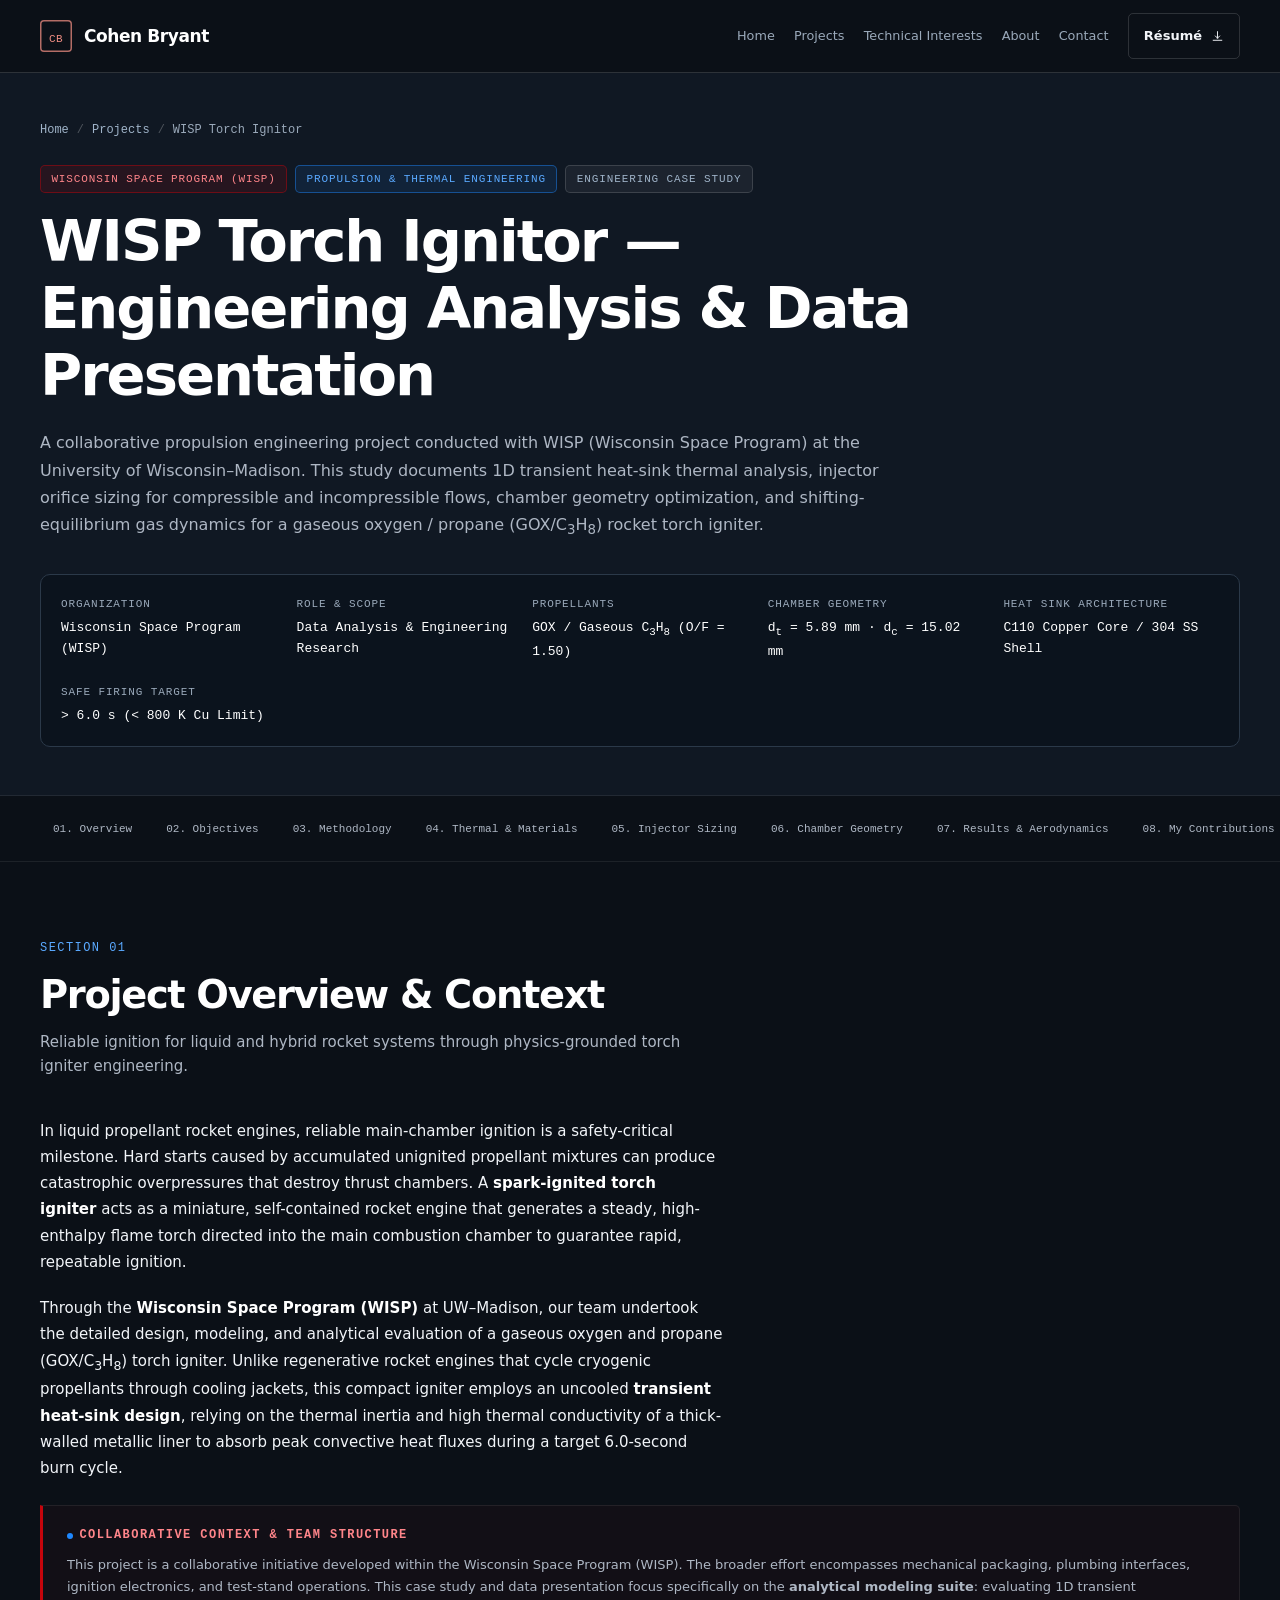
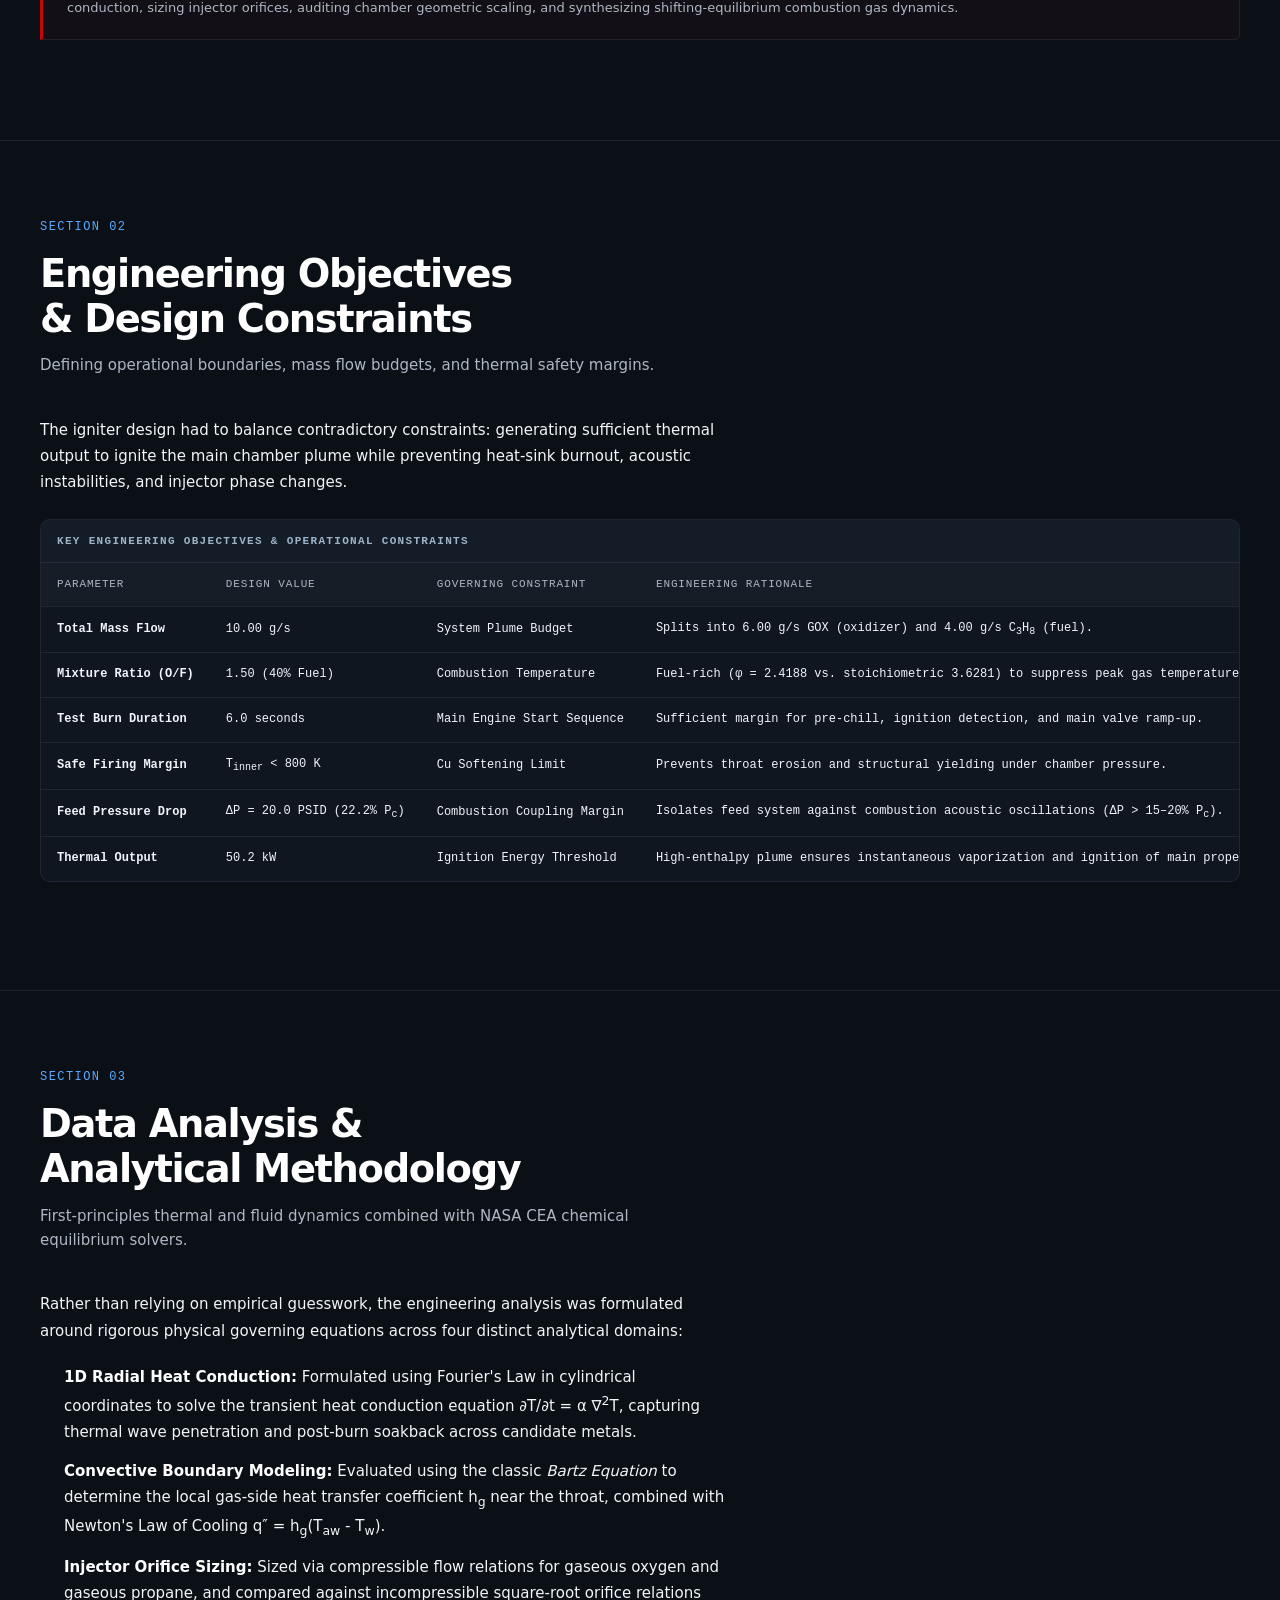
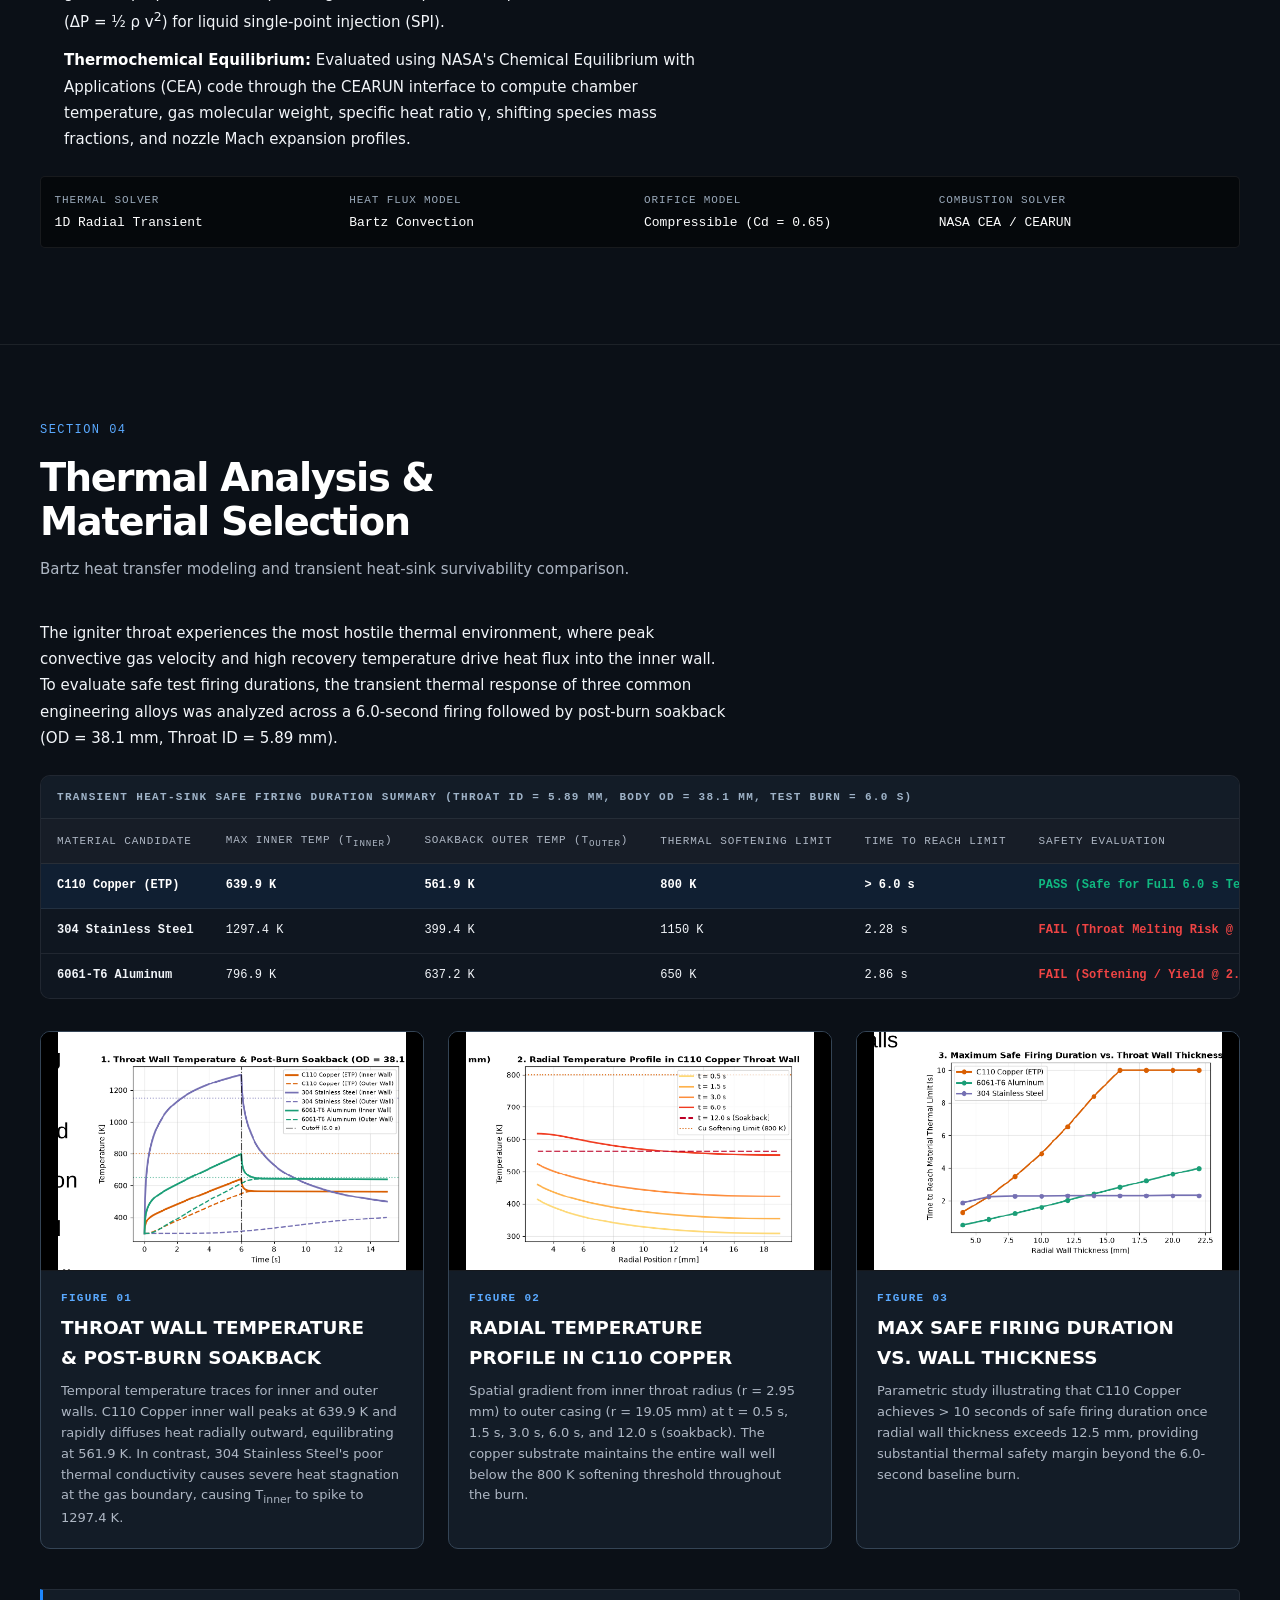
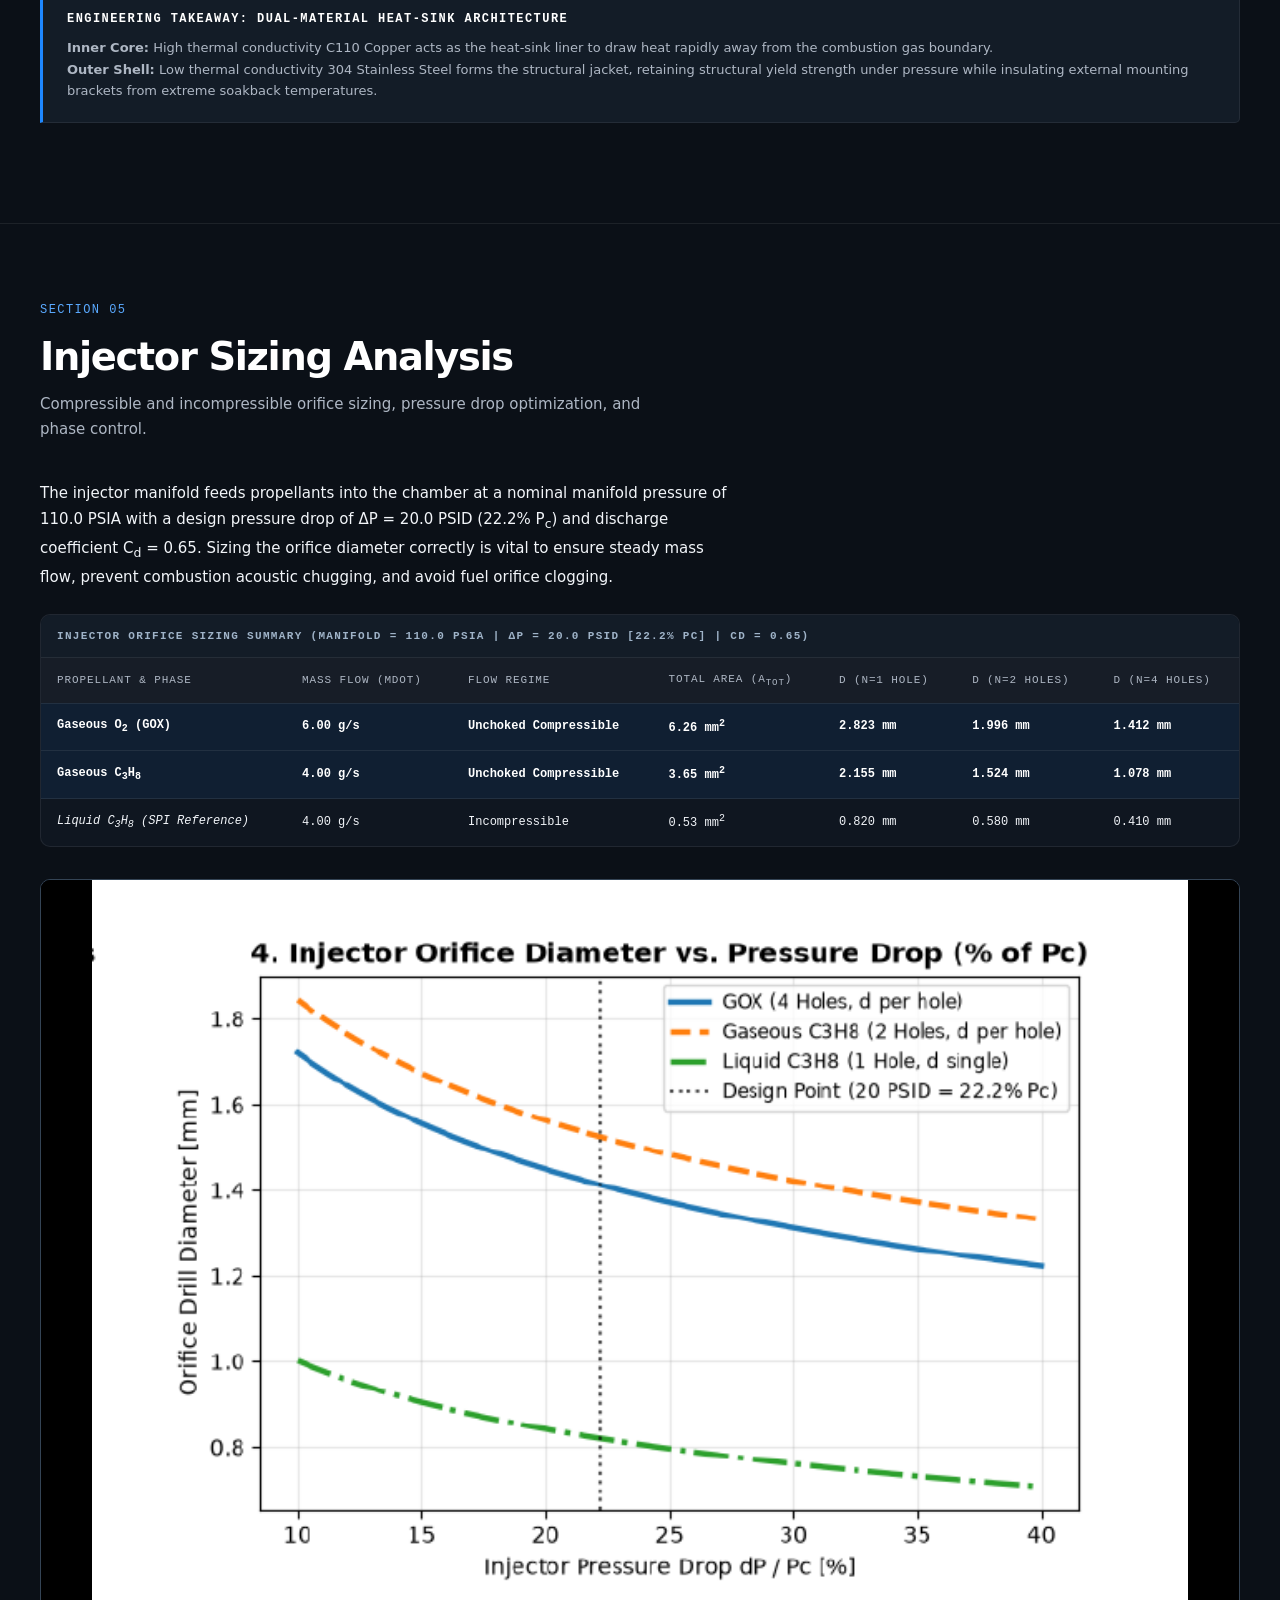
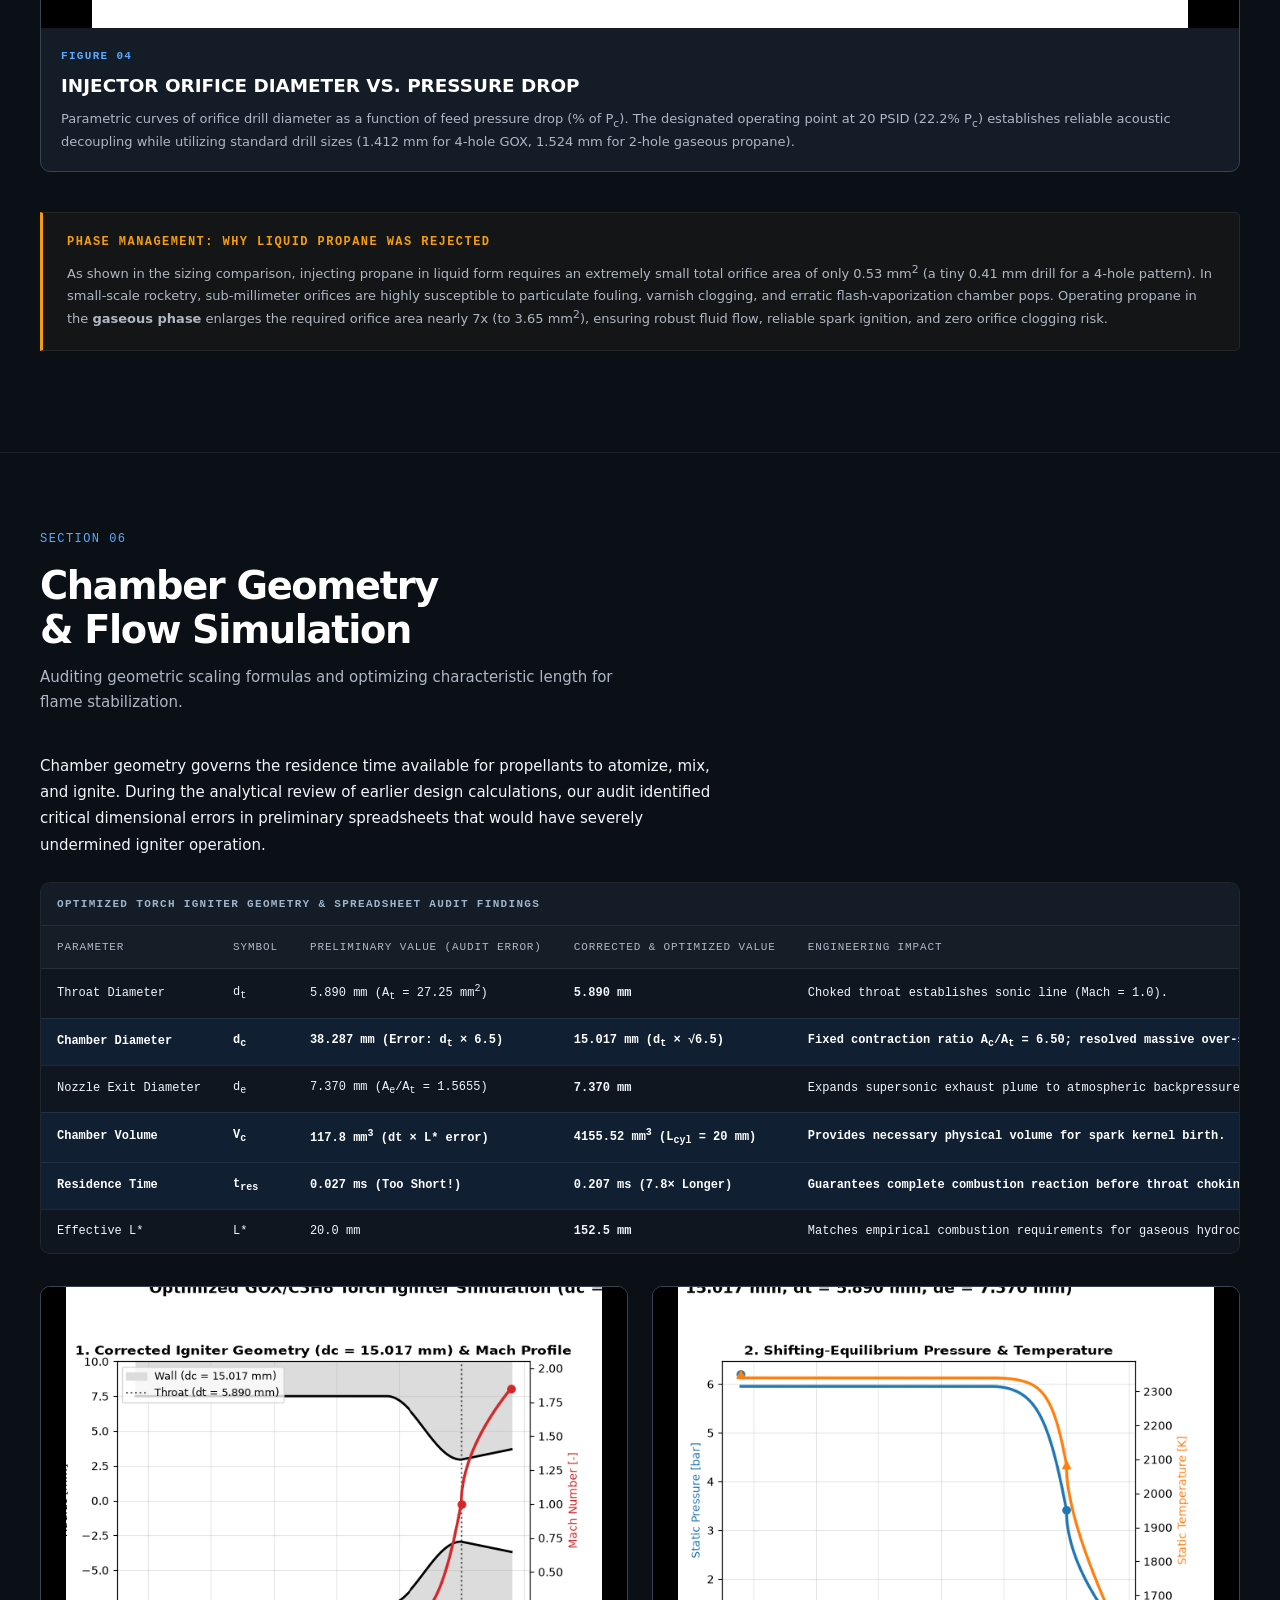
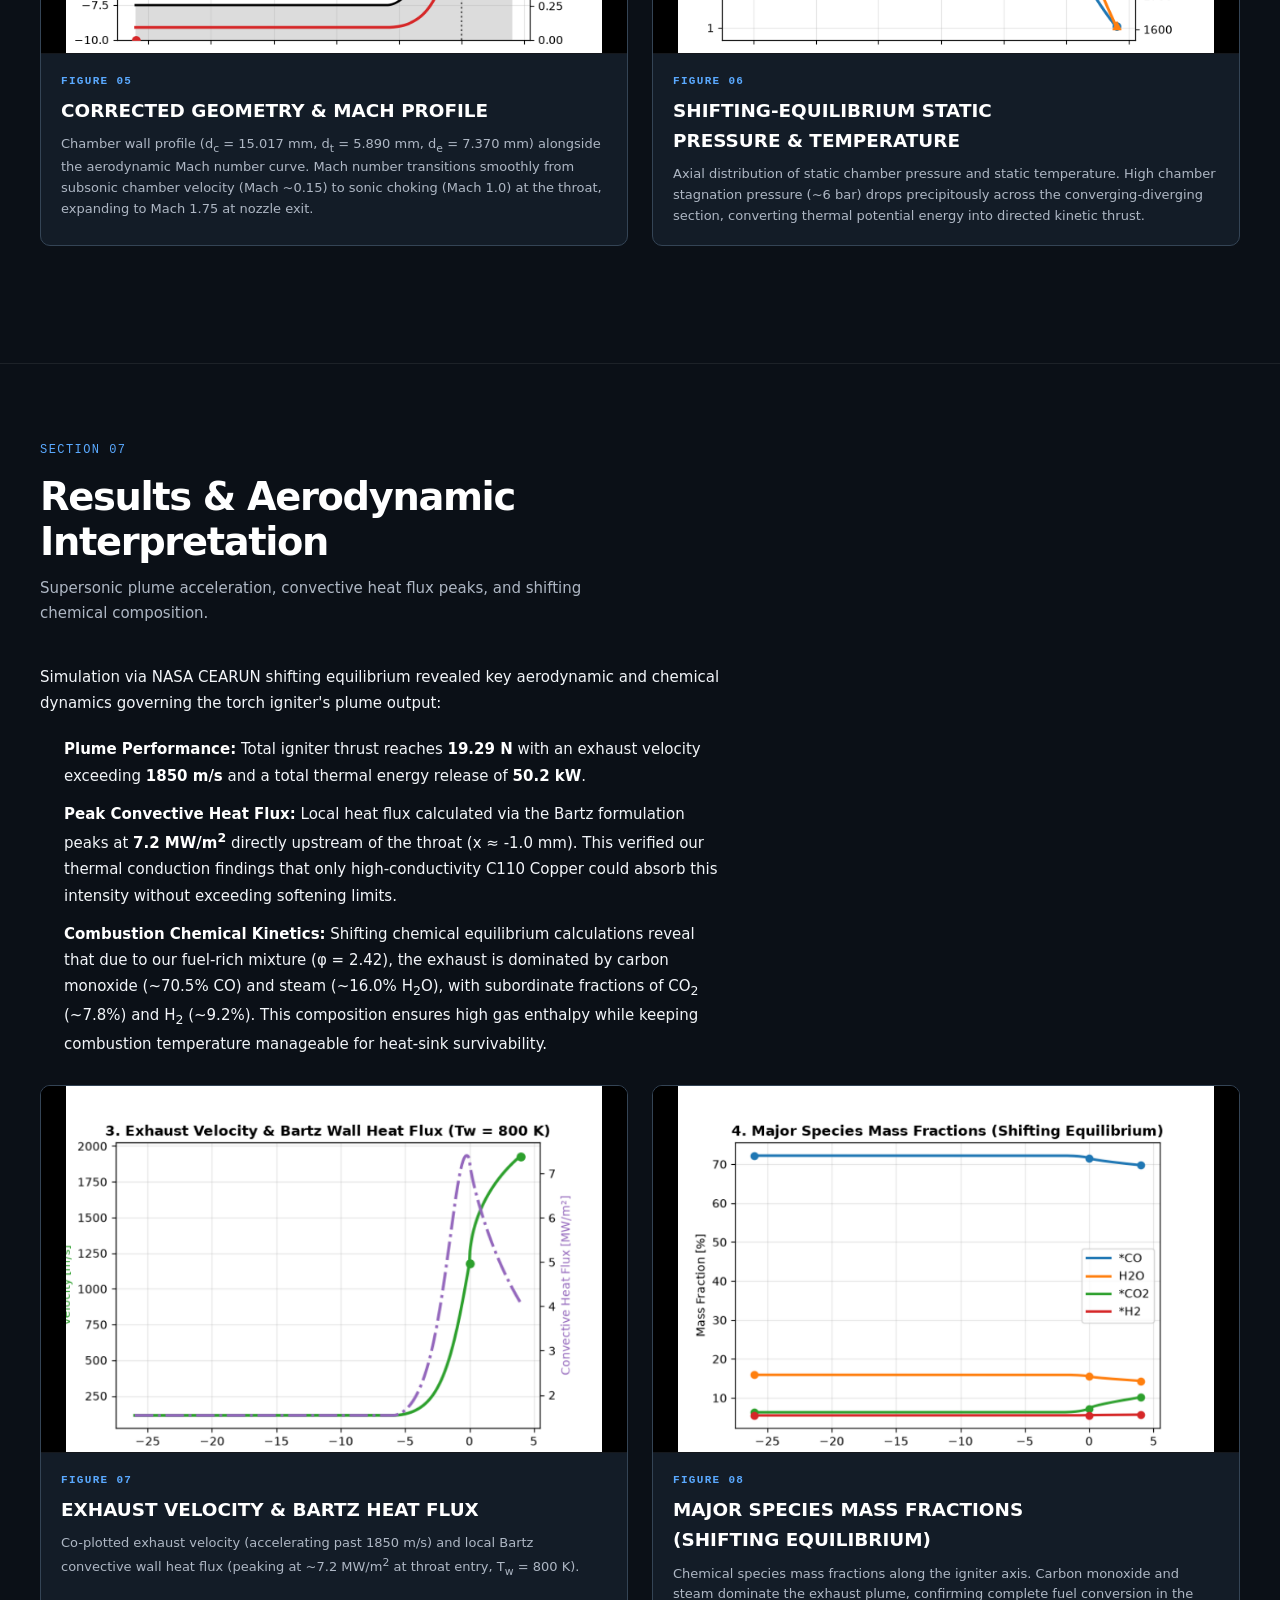
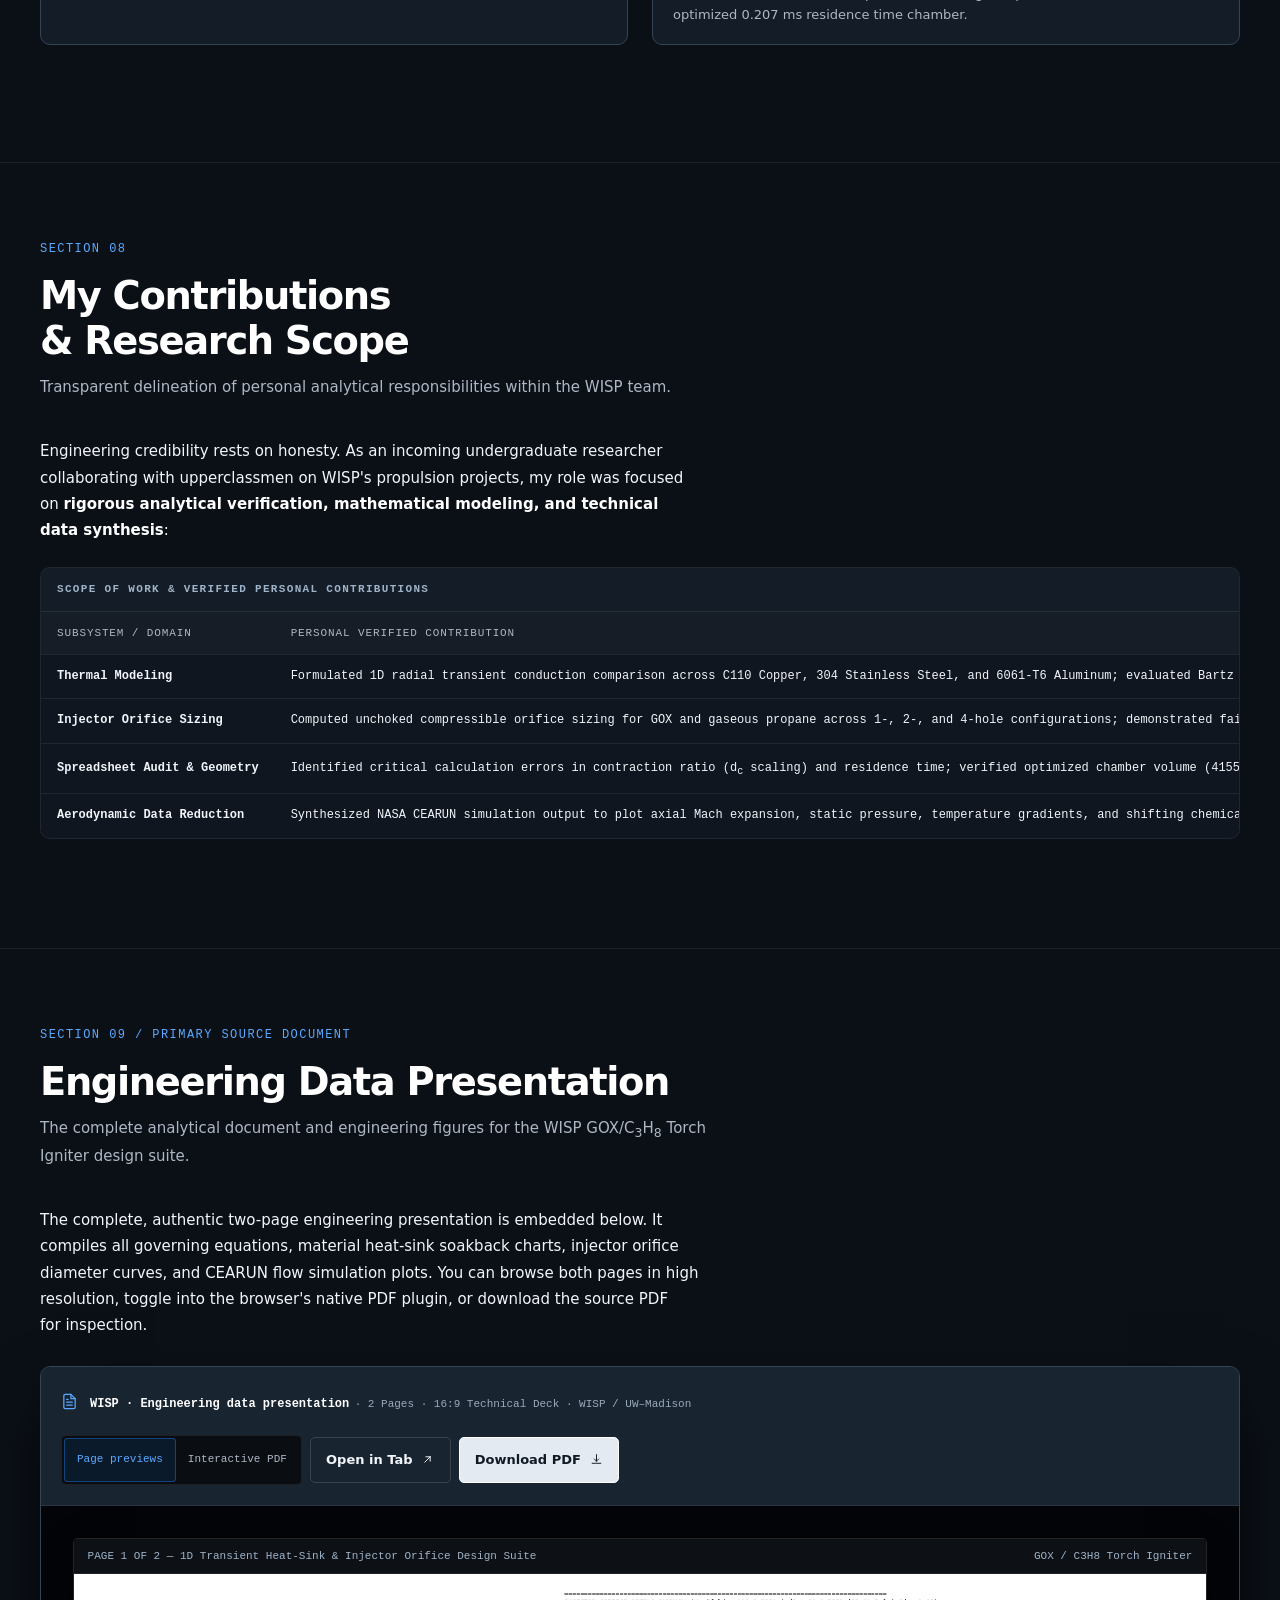
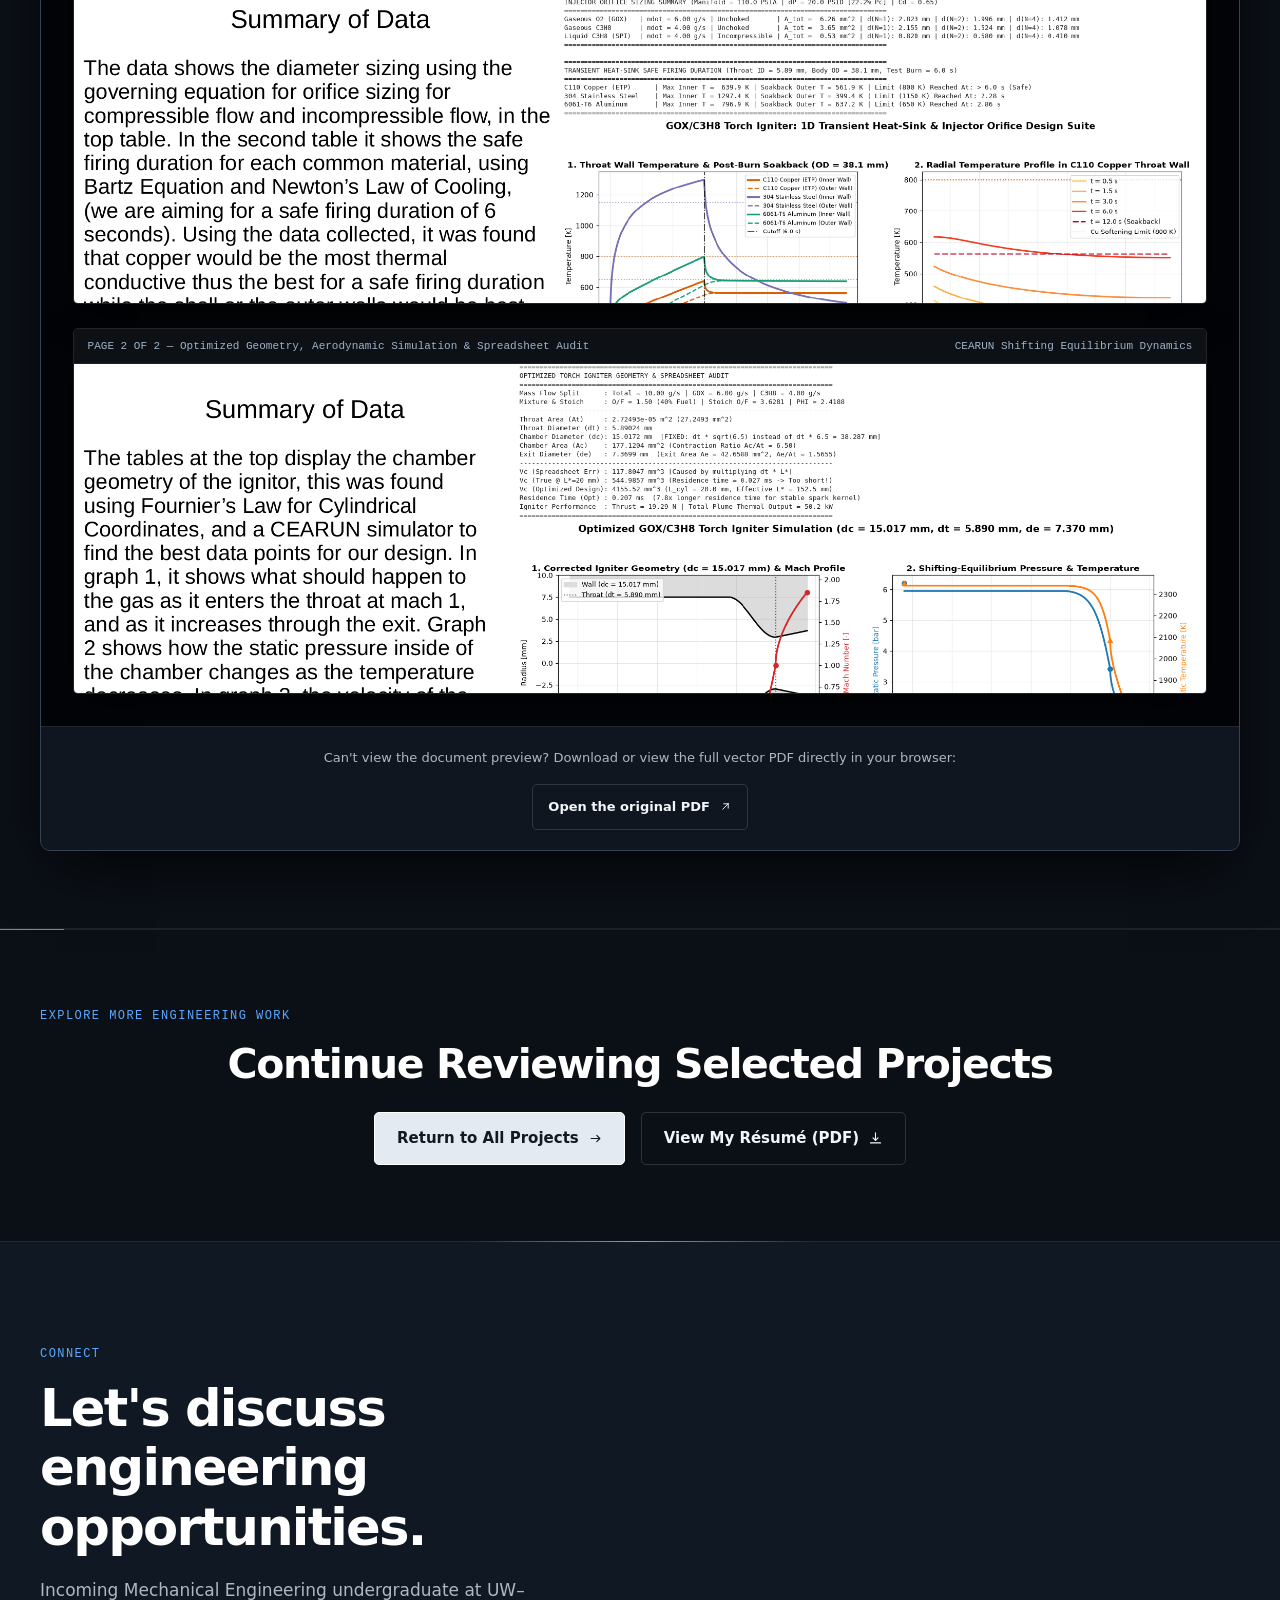
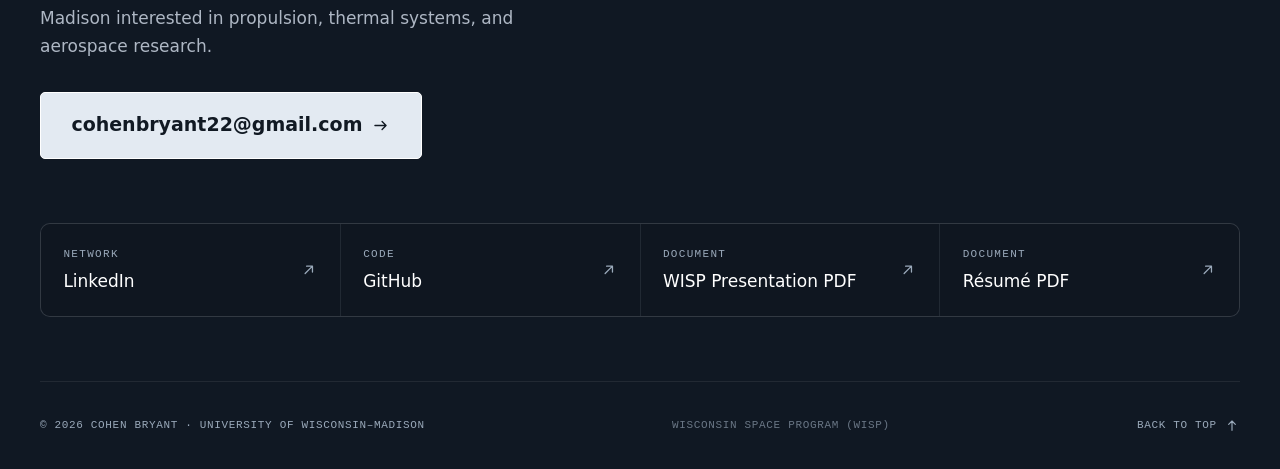
==== commit b34f2c6f: "Refine engineering portfolio design and reduce rendering overhead" ====
--- a/projects/wisp-torch-ignitor/index.html
+++ b/projects/wisp-torch-ignitor/index.html
@@ -7,7 +7,7 @@
 <title>WISP Torch Ignitor — Engineering Analysis &amp; Data Presentation | Cohen Bryant</title>
 <meta name="description" content="Engineering case study: 1D transient heat-sink thermal analysis, injector orifice sizing, chamber geometry audit, and shifting-equilibrium gas dynamics for a GOX/C3H8 rocket torch igniter with WISP (Wisconsin Space Program).">
 <meta name="author" content="Cohen Bryant">
-<meta name="theme-color" content="#000000">
+<meta name="theme-color" content="#0b1017">
 <meta name="color-scheme" content="dark">
 
 <link rel="canonical" href="https://portfolio-six-ecru-11.vercel.app/projects/wisp-torch-ignitor">
@@ -29,9 +29,6 @@
 <link rel="apple-touch-icon" href="/assets/apple-touch-icon.png">
 <link rel="manifest" href="/site.webmanifest">
 
-<link rel="preconnect" href="https://fonts.googleapis.com">
-<link rel="preconnect" href="https://fonts.gstatic.com" crossorigin>
-<link rel="stylesheet" href="https://fonts.googleapis.com/css2?family=Barlow+Condensed:wght@500;600;700&family=IBM+Plex+Mono:wght@400;500;600&family=Inter:wght@400;500;600;700&display=swap">
 <link rel="stylesheet" href="/styles.css">
 
 <script>document.documentElement.classList.add('js');</script>
@@ -61,10 +58,7 @@
 
 <a class="skip-link" href="#main">Skip to main content</a>
 
-<div class="backdrop" aria-hidden="true">
-    <div class="backdrop-grid"></div>
-    <div class="backdrop-noise"></div>
-</div>
+
 
 <header class="nav is-stuck" data-nav>
     <div class="shell nav-inner">
@@ -96,7 +90,6 @@
             </ul>
         </nav>
     </div>
-    <div class="nav-progress" aria-hidden="true"><span data-progress></span></div>
 </header>
 
 <main id="main">
@@ -373,7 +366,7 @@
             <div class="figure-grid" data-anim>
                 <article class="figure-card">
                     <div class="figure-media">
-                        <img src="/assets/figures/wisp-p1-g1-throat-temp.png" alt="Graph showing Throat Wall Temperature and Post-Burn Soakback vs Time for C110 Copper, 304 Stainless, and 6061 Aluminum" loading="lazy">
+                        <img decoding="async" src="/assets/figures/wisp-p1-g1-throat-temp.png" alt="Graph showing Throat Wall Temperature and Post-Burn Soakback vs Time for C110 Copper, 304 Stainless, and 6061 Aluminum" loading="lazy" width="660" height="450">
                     </div>
                     <div class="figure-caption">
                         <span class="figure-num">Figure 01</span>
@@ -386,7 +379,7 @@
 
                 <article class="figure-card">
                     <div class="figure-media">
-                        <img src="/assets/figures/wisp-p1-g2-radial-profile.png" alt="Graph showing Radial Temperature Profile in C110 Copper Throat Wall at different time increments" loading="lazy">
+                        <img decoding="async" src="/assets/figures/wisp-p1-g2-radial-profile.png" alt="Graph showing Radial Temperature Profile in C110 Copper Throat Wall at different time increments" loading="lazy" width="660" height="450">
                     </div>
                     <div class="figure-caption">
                         <span class="figure-num">Figure 02</span>
@@ -399,7 +392,7 @@
 
                 <article class="figure-card">
                     <div class="figure-media">
-                        <img src="/assets/figures/wisp-p1-g3-firing-duration.png" alt="Graph showing Maximum Safe Firing Duration vs Throat Wall Thickness" loading="lazy">
+                        <img decoding="async" src="/assets/figures/wisp-p1-g3-firing-duration.png" alt="Graph showing Maximum Safe Firing Duration vs Throat Wall Thickness" loading="lazy" width="660" height="450">
                     </div>
                     <div class="figure-caption">
                         <span class="figure-num">Figure 03</span>
@@ -485,7 +478,7 @@
             <div class="figure-grid" data-anim>
                 <article class="figure-card">
                     <div class="figure-media">
-                        <img src="/assets/figures/wisp-p1-g4-orifice-sizing.png" alt="Graph showing Injector Orifice Diameter vs Pressure Drop percentage of Pc" loading="lazy">
+                        <img decoding="async" src="/assets/figures/wisp-p1-g4-orifice-sizing.png" alt="Graph showing Injector Orifice Diameter vs Pressure Drop percentage of Pc" loading="lazy" width="660" height="450">
                     </div>
                     <div class="figure-caption">
                         <span class="figure-num">Figure 04</span>
@@ -583,7 +576,7 @@
             <div class="figure-grid" data-anim>
                 <article class="figure-card">
                     <div class="figure-media">
-                        <img src="/assets/figures/wisp-p2-g1-mach-geometry.png" alt="Graph showing Corrected Igniter Geometry and Mach Profile along axial distance" loading="lazy">
+                        <img decoding="async" src="/assets/figures/wisp-p2-g1-mach-geometry.png" alt="Graph showing Corrected Igniter Geometry and Mach Profile along axial distance" loading="lazy" width="660" height="450">
                     </div>
                     <div class="figure-caption">
                         <span class="figure-num">Figure 05</span>
@@ -596,7 +589,7 @@
 
                 <article class="figure-card">
                     <div class="figure-media">
-                        <img src="/assets/figures/wisp-p2-g2-pressure-temp.png" alt="Graph showing Shifting Equilibrium Static Pressure and Temperature along axial distance" loading="lazy">
+                        <img decoding="async" src="/assets/figures/wisp-p2-g2-pressure-temp.png" alt="Graph showing Shifting Equilibrium Static Pressure and Temperature along axial distance" loading="lazy" width="660" height="450">
                     </div>
                     <div class="figure-caption">
                         <span class="figure-num">Figure 06</span>
@@ -633,7 +626,7 @@
             <div class="figure-grid" data-anim>
                 <article class="figure-card">
                     <div class="figure-media">
-                        <img src="/assets/figures/wisp-p2-g3-velocity-heatflux.png" alt="Graph showing Exhaust Velocity and Bartz Wall Heat Flux vs Axial Distance from Throat" loading="lazy">
+                        <img decoding="async" src="/assets/figures/wisp-p2-g3-velocity-heatflux.png" alt="Graph showing Exhaust Velocity and Bartz Wall Heat Flux vs Axial Distance from Throat" loading="lazy" width="660" height="450">
                     </div>
                     <div class="figure-caption">
                         <span class="figure-num">Figure 07</span>
@@ -646,7 +639,7 @@
 
                 <article class="figure-card">
                     <div class="figure-media">
-                        <img src="/assets/figures/wisp-p2-g4-species-massfrac.png" alt="Graph showing Major Species Mass Fractions shifting along axial distance" loading="lazy">
+                        <img decoding="async" src="/assets/figures/wisp-p2-g4-species-massfrac.png" alt="Graph showing Major Species Mass Fractions shifting along axial distance" loading="lazy" width="660" height="450">
                     </div>
                     <div class="figure-caption">
                         <span class="figure-num">Figure 08</span>
@@ -735,7 +728,7 @@
                     <div class="doc-viewer-info">
                         <svg class="icon" viewBox="0 0 24 24" aria-hidden="true" style="color:var(--blue-lift);"><path d="M14 2H6a2 2 0 0 0-2 2v16a2 2 0 0 0 2 2h12a2 2 0 0 0 2-2V8z"/><polyline points="14 2 14 8 20 8"/><line x1="16" y1="13" x2="8" y2="13"/><line x1="16" y1="17" x2="8" y2="17"/><polyline points="10 9 9 9 8 9"/></svg>
                         <div>
-                            <span class="doc-viewer-title">wisp-torch-ignitor-analysis.pdf</span>
+                            <span class="doc-viewer-title">WISP · Engineering data presentation</span>
                             <span class="doc-viewer-meta"> · 2 Pages · 16:9 Technical Deck · WISP / UW–Madison</span>
                         </div>
                     </div>
@@ -743,10 +736,10 @@
                     <div class="doc-viewer-actions">
                         <div class="doc-view-toggle" role="group" aria-label="Viewer display mode">
                             <button class="doc-view-btn is-active" type="button" data-doc-view="pages" aria-pressed="true">
-                                Document View
+                                Page previews
                             </button>
                             <button class="doc-view-btn" type="button" data-doc-view="iframe" aria-pressed="false">
-                                Native PDF Plugin
+                                Interactive PDF
                             </button>
                         </div>
 
@@ -769,7 +762,7 @@
                             <span>PAGE 1 OF 2 — 1D Transient Heat-Sink &amp; Injector Orifice Design Suite</span>
                             <span>GOX / C3H8 Torch Igniter</span>
                         </div>
-                        <img src="/assets/wisp-page-1.png" alt="WISP Torch Ignitor Data Presentation Page 1: Heat-sink firing duration, material thermal conductivity comparison, and orifice sizing curves" loading="lazy" width="2205" height="1241">
+                        <img decoding="async" src="/assets/wisp-page-1.png" alt="WISP Torch Ignitor Data Presentation Page 1: Heat-sink firing duration, material thermal conductivity comparison, and orifice sizing curves" loading="lazy" width="2205" height="1241">
                     </div>
 
                     <div class="doc-page-card">
@@ -777,20 +770,20 @@
                             <span>PAGE 2 OF 2 — Optimized Geometry, Aerodynamic Simulation &amp; Spreadsheet Audit</span>
                             <span>CEARUN Shifting Equilibrium Dynamics</span>
                         </div>
-                        <img src="/assets/wisp-page-2.png" alt="WISP Torch Ignitor Data Presentation Page 2: Chamber geometry audit, Mach profile, static pressure and temperature, exhaust velocity, and species mass fractions" loading="lazy" width="2205" height="1241">
+                        <img decoding="async" src="/assets/wisp-page-2.png" alt="WISP Torch Ignitor Data Presentation Page 2: Chamber geometry audit, Mach profile, static pressure and temperature, exhaust velocity, and species mass fractions" loading="lazy" width="2205" height="1241">
                     </div>
                 </div>
 
                 <!-- Native PDF iframe container (selectable via toggle) -->
                 <div class="doc-iframe-container" data-doc-iframe-wrap>
-                    <iframe class="doc-iframe" src="/assets/documents/wisp-torch-ignitor-analysis.pdf#view=FitH" title="Embedded WISP Torch Ignitor Analysis PDF"></iframe>
+                    <iframe class="doc-iframe" data-src="/assets/documents/wisp-torch-ignitor-analysis.pdf#view=FitH" loading="lazy" title="Embedded WISP Torch Ignitor Analysis PDF"></iframe>
                 </div>
 
                 <!-- Graceful Fallback bar -->
                 <div class="doc-fallback">
                     <p>Can't view the document preview? Download or view the full vector PDF directly in your browser:</p>
                     <a class="btn btn-outline btn-sm" href="/assets/documents/wisp-torch-ignitor-analysis.pdf" target="_blank" rel="noopener">
-                        Direct PDF Access (/assets/documents/wisp-torch-ignitor-analysis.pdf)
+                        Open the original PDF
                         <svg class="icon" viewBox="0 0 24 24" aria-hidden="true"><path d="M7 17 17 7m0 0H9m8 0v8"/></svg>
                     </a>
                 </div>
--- a/styles.css
+++ b/styles.css
@@ -34,10 +34,10 @@
         color-scheme: dark;
 
         /* Surfaces — pure black base, barely-lifted panels */
-        --black: #000000;
-        --surface-1: #05070a;
-        --surface-2: #090c11;
-        --surface-3: #0e1218;
+        --black: #0b1017;
+        --surface-1: #0f1620;
+        --surface-2: #131c27;
+        --surface-3: #192431;
 
         /* Hairlines — the primary structural device of this design */
         --hair: rgba(255, 255, 255, 0.075);
@@ -48,7 +48,7 @@
         --white: #ffffff;
         --ink-1: #f2f5f9;
         --ink-2: #aeb7c4;
-        --ink-3: #828d9c;
+        --ink-3: #9aa9ba;
 
         /* Accent — SpaceX/Electric blue & UW–Madison Red */
         --blue-deep: #005288;
@@ -63,9 +63,9 @@
         --uw-red-glow: rgba(197, 5, 12, 0.32);
 
         /* Typography */
-        --font-display: 'Barlow Condensed', 'Arial Narrow', system-ui, sans-serif;
-        --font-sans: 'Inter', system-ui, -apple-system, 'Segoe UI', sans-serif;
-        --font-mono: 'IBM Plex Mono', ui-monospace, 'Cascadia Mono', monospace;
+        --font-display: 'Segoe UI', system-ui, -apple-system, sans-serif;
+        --font-sans: system-ui, -apple-system, 'Segoe UI', sans-serif;
+        --font-mono: ui-monospace, 'Cascadia Mono', monospace;
 
         --fs-micro: 0.6875rem;
         --fs-xs: 0.75rem;
@@ -85,12 +85,12 @@
         --band-y: clamp(4.5rem, 8vw, 8rem);
         --gap: clamp(1rem, 1.6vw, 1.5rem);
 
-        --radius: 3px;
-        --radius-lg: 6px;
+        --radius: 5px;
+        --radius-lg: 10px;
 
         --ease: cubic-bezier(0.16, 1, 0.3, 1);
         --ease-out: cubic-bezier(0.33, 1, 0.68, 1);
-        --dur: 0.55s;
+        --dur: 0.18s;
     }
 
     @media (prefers-reduced-transparency: reduce) {
@@ -123,30 +123,6 @@
         border-radius: 2px;
     }
     :focus:not(:focus-visible) { outline: none; }
-
-    /* Fixed background field: hairline grid, faded from the top */
-    .backdrop {
-        position: fixed;
-        inset: 0;
-        z-index: -1;
-        pointer-events: none;
-    }
-    .backdrop-grid {
-        position: absolute;
-        inset: 0;
-        background-size: 80px 80px;
-        background-image:
-            linear-gradient(rgba(159, 179, 200, 0.05) 1px, transparent 1px),
-            linear-gradient(90deg, rgba(159, 179, 200, 0.05) 1px, transparent 1px);
-        mask-image: radial-gradient(ellipse 90% 55% at 50% 0%, #000 5%, transparent 70%);
-        -webkit-mask-image: radial-gradient(ellipse 90% 55% at 50% 0%, #000 5%, transparent 70%);
-    }
-    .backdrop-noise {
-        position: absolute;
-        inset: 0;
-        opacity: 0.028;
-        background-image: url("data:image/svg+xml,%3Csvg xmlns='http://www.w3.org/2000/svg' viewBox='0 0 200 200'%3E%3Cfilter id='n'%3E%3CfeTurbulence type='fractalNoise' baseFrequency='0.8' numOctaves='4' stitchTiles='stitch'/%3E%3C/filter%3E%3Crect width='100%25' height='100%25' filter='url(%23n)'/%3E%3C/svg%3E");
-    }
 
     /* Scrollbar */
     @supports selector(::-webkit-scrollbar) {
@@ -227,7 +203,7 @@
         border-radius: 50%;
         background: var(--blue);
         box-shadow: 0 0 0 0 var(--blue-glow);
-        animation: beacon 2.4s ease-out infinite;
+
     }
     @keyframes beacon {
         0%   { box-shadow: 0 0 0 0 rgba(30, 136, 255, 0.55); }
@@ -365,8 +341,8 @@
         top: 0;
         z-index: 100;
         background: rgba(0, 0, 0, 0.72);
-        backdrop-filter: blur(16px) saturate(1.4);
-        -webkit-backdrop-filter: blur(16px) saturate(1.4);
+
+        backdrop-filter: none;
         border-bottom: 1px solid transparent;
         transition: background-color 0.35s var(--ease), border-color 0.35s var(--ease);
     }
@@ -528,8 +504,8 @@
         gap: 0.35rem;
         padding: 0.2rem 0.55rem;
         background: rgba(0, 0, 0, 0.65);
-        backdrop-filter: blur(6px);
-        -webkit-backdrop-filter: blur(6px);
+
+        backdrop-filter: none;
         border: 1px solid var(--hair-mid);
         border-radius: 999px;
         color: var(--ink-2);
@@ -607,7 +583,7 @@
         border-radius: 50%;
         background: var(--white);
         box-shadow: 0 0 24px 4px var(--blue-lift), 0 0 70px 12px var(--blue-glow);
-        animation: core 4s ease-in-out infinite;
+
     }
     @keyframes core {
         0%, 100% { box-shadow: 0 0 24px 4px var(--blue-lift), 0 0 70px 12px var(--blue-glow); }
@@ -617,7 +593,7 @@
         position: absolute;
         border: 1px solid rgba(90, 169, 255, 0.22);
         border-radius: 50%;
-        animation: spin 22s linear infinite;
+
     }
     .viz-ring::after {
         content: '';
@@ -723,8 +699,8 @@
     }
     .case::backdrop {
         background: rgba(0, 0, 0, 0.78);
-        backdrop-filter: blur(6px);
-        -webkit-backdrop-filter: blur(6px);
+
+        backdrop-filter: none;
     }
     .case-inner {
         display: flex;
@@ -902,8 +878,8 @@
         gap: 0.4rem;
         padding: 0.3rem 0.65rem;
         background: rgba(0, 0, 0, 0.85);
-        backdrop-filter: blur(8px);
-        -webkit-backdrop-filter: blur(8px);
+
+        backdrop-filter: none;
         border: 1px solid var(--hair-mid);
         border-radius: var(--radius);
         font-family: var(--font-mono);
@@ -1094,8 +1070,8 @@
         top: 4.5rem;
         z-index: 10;
         background: rgba(0, 0, 0, 0.88);
-        backdrop-filter: blur(12px);
-        -webkit-backdrop-filter: blur(12px);
+
+        backdrop-filter: none;
         border-bottom: 1px solid var(--hair);
         padding: 0.65rem 0;
         overflow-x: auto;
@@ -1120,7 +1096,7 @@
         font-size: var(--fs-micro);
         color: var(--ink-2);
         border: 1px solid transparent;
-        transition: all 0.2s ease;
+        transition: color 0.2s ease, border-color 0.2s ease;
     }
     .case-subnav-link:hover,
     .case-subnav-link.is-active {
@@ -1393,7 +1369,7 @@
         font-size: var(--fs-micro);
         color: var(--ink-2);
         border-radius: calc(var(--radius) - 1px);
-        transition: all 0.2s ease;
+        transition: color 0.2s ease, border-color 0.2s ease;
     }
     .doc-view-btn.is-active {
         background: var(--blue-wash);
@@ -1477,40 +1453,6 @@
         padding-block: clamp(3.25rem, 6vw, 5.5rem) clamp(3.5rem, 6vw, 5.5rem);
         overflow: hidden;
         isolation: isolate;
-    }
-
-    .hero-stars {
-        position: absolute;
-        inset: 0;
-        z-index: -3;
-        width: 100%;
-        height: 100%;
-    }
-
-    /* Planetary limb — an Earth horizon seen from orbit, in pure CSS */
-    .hero-limb {
-        position: absolute;
-        left: 50%;
-        top: 82%;
-        z-index: -2;
-        width: 220vw;
-        aspect-ratio: 1;
-        translate: -50% 0;
-        border-radius: 50%;
-        background: radial-gradient(circle at 50% 6%, #071726 0%, #020610 26%, #000 52%);
-        box-shadow:
-            0 -1px 0 1px rgba(140, 200, 255, 0.28),
-            0 -14px 44px -8px rgba(30, 136, 255, 0.32),
-            0 -60px 150px -20px rgba(0, 82, 136, 0.5);
-    }
-
-    .hero-vignette {
-        position: absolute;
-        inset: 0;
-        z-index: -1;
-        background:
-            radial-gradient(ellipse 60% 50% at 85% 8%, rgba(0, 82, 136, 0.22), transparent 62%),
-            linear-gradient(180deg, rgba(0, 0, 0, 0.55) 0%, transparent 28%, transparent 72%, rgba(0, 0, 0, 0.7) 100%);
     }
 
     .hero-inner { position: relative; }
@@ -2029,7 +1971,7 @@
     .profile-figure { max-width: 280px; }
 }
 
-@media (max-width: 820px) {
+@media (max-width: 1080px) {
     .nav-toggle { display: grid; }
 
     .nav-panel {
@@ -2191,3 +2133,109 @@
         word-break: break-all;
     }
 }
+
+/* Editorial engineering system: static geometry, native type, quiet surfaces. */
+:root { --fs-title: clamp(1.8rem, 3.2vw, 2.7rem); --track-wide: .12em; }
+.nav, .nav.is-stuck { background: #0b1017; border-bottom: 1px solid var(--hair-mid); }
+.nav-list { gap: 1.2rem; }
+.nav-list > li > a:not(.btn) { font-size: .8rem; min-height: 44px; align-items: center; }
+.nav-idx { display: none; }
+.brand-name { text-transform: none; letter-spacing: -.025em; font-weight: 650; }
+.brand-mark { color: #ee8c82; }
+.hero { min-height: 0; padding-block: 5.5rem 2.5rem; }
+.hero-inner { display: grid; grid-template-columns: minmax(0, 1.25fr) minmax(0, 1fr); gap: 2.5rem 3.5rem; align-items: center; }
+.hero-eyebrow { font-size: .65rem; letter-spacing: .1em; color: #b7c5d3; margin-bottom: 1.6rem; }
+.hero-eyebrow .beacon { background: #ec8179; box-shadow: none; }
+.hero-title { font-size: clamp(2.6rem, 4.5vw, 4.1rem); font-weight: 600; line-height: 1.08; letter-spacing: -.055em; text-transform: none; text-wrap: initial; margin-bottom: 1.4rem; }
+.hero-title span { color: #a7b7c9; }
+.hero-disciplines { color: #ee8c82; font-size: .92rem; letter-spacing: .025em; margin-bottom: 1rem; }
+.hero-lede { font-size: 1rem; max-width: 55ch; line-height: 1.8; }
+.hero-availability { display: block; font-size: .78rem; margin: 0; max-width: 57ch; line-height: 1.8; }
+.availability-key { display: inline-block; margin-right: .5rem; border: 0; padding: 0; background: none; color: #ee8c82; }
+.hero-stats { grid-column: 1 / -1; margin-top: 1.5rem; }
+.stat-value { font-size: 1.8rem; font-weight: 500; }
+.stat-label { font-size: .65rem; }
+.hero-drawing { border: 1px solid #2b3949; border-radius: 8px; background: #0e1722; overflow: hidden; }
+.drawing-heading { display: flex; justify-content: space-between; padding: 1rem 1.2rem; border-bottom: 1px solid #2b3949; color: #b6c4d4; font: .65rem var(--font-mono); text-transform: uppercase; letter-spacing: .09em; }
+.hero-drawing svg { width: 100%; height: auto; }
+.hero-drawing figcaption { display: grid; gap: .5rem; padding: 1.2rem; border-top: 1px solid #2b3949; font-size: .8rem; }
+.hero-drawing figcaption > span { color: var(--ink-2); }
+.hero-drawing a { color: #ee8c82; min-height: 30px; display: inline-flex; align-items: center; justify-content: space-between; }
+.btn { min-height: 46px; text-transform: none; letter-spacing: 0; border-radius: 5px; }
+.btn-solid { background: #e3eaf2; color: #111923; }
+.btn-solid:hover { background: #fff; color: #111923; }
+.band-title, .card-title, .case-hero-title, .case-section-title, .footer-title, .case-title { text-transform: none; letter-spacing: -.035em; line-height: 1.16; }
+.band-title { font-weight: 550; }
+.band-head { max-width: 72ch; }
+.band-sub { max-width: 66ch; }
+.band { padding-block: clamp(3.5rem, 6vw, 6rem); }
+.band::before { background: #c26b64; width: 64px; }
+.card { background: #101822; border-color: #283341; transition: border-color .18s ease, transform .18s ease; }
+.card:hover { box-shadow: none; border-color: #63788d; transform: translateY(-2px); }
+.card-title { font-size: clamp(1.25rem, 2vw, 1.65rem); }
+.card-desc { font-size: .92rem; line-height: 1.75; }
+.card.is-featured { grid-template-columns: minmax(0, 1fr) minmax(0, 1.2fr); border-top: 2px solid #b86a65; }
+.viz-wisp { background: #0b121c; }
+.viz-wisp-media { padding: 3.5rem 1.5rem; gap: 1rem; }
+.viz-wisp-media img { object-fit: contain; background: white; }
+.card-status { background: #101822; }
+.chip-btn, .doc-view-btn { min-height: 44px; }
+.chip-btn { text-transform: none; letter-spacing: 0; }
+.interest-card, .method-step { background: #101822; }
+.case-hero { padding-block: 3rem; background: #101823; }
+.case-hero-title { max-width: 24ch; font-size: clamp(2rem, 4.5vw, 4rem); font-weight: 550; }
+.case-hero-lede { max-width: 85ch; font-size: 1rem; }
+.case-meta-bar { background: #0b131d; border-color: #2b3949; }
+.case-subnav { background: #0b1017; }
+.case-subnav-link { min-height: 44px; border-radius: 4px; }
+.case-section { scroll-margin-top: 4rem; }
+.case-section-title { font-size: clamp(1.65rem, 3vw, 2.45rem); }
+.figure-card { border-color: #344455; }
+.doc-viewer { border-color: #344455; }
+.doc-viewer-bar { gap: 1.2rem; flex-wrap: wrap; padding: 1.25rem; }
+.doc-viewer-title { overflow-wrap: anywhere; }
+.doc-iframe-container { height: min(78svh, 900px); min-height: 420px; }
+.doc-fallback { padding: 1.25rem; }
+.doc-page-header { flex-wrap: wrap; gap: .5rem; }
+.doc-view-toggle { display: none; }
+.js .doc-view-toggle { display: flex; }
+.footer { background: #101823; }
+.footer-title { font-size: clamp(2rem, 4vw, 3.6rem); }
+.case-close { width: 44px; height: 44px; }
+.viz-photo, .viz-gallery img, .profile-figure img { filter: none; transition: none; }
+.card:hover .viz-photo { transform: none; }
+@media (max-width: 1080px) {
+    .hero-inner { gap: 2rem; }
+    .hero-title { font-size: clamp(2.6rem, 5vw, 3.5rem); }
+    .nav-list > li > a:not(.btn) { font-size: 1rem; }
+    .nav-panel { transition: none; max-height: calc(100svh - 4.5rem); overflow-y: auto; }
+}
+@media (max-width: 900px) {
+    .card.is-featured { grid-template-columns: minmax(0, 1fr); }
+}
+@media (max-width: 760px) {
+    .hero { padding-block: 3rem 2rem; }
+    .hero-inner { grid-template-columns: minmax(0, 1fr); }
+    .hero-drawing { max-width: 520px; width: 100%; }
+    .hero-stats { margin-top: 0; }
+    .hero-title { font-size: clamp(2.4rem, 8vw, 3.7rem); }
+    .hero-eyebrow { font-size: .62rem; }
+    .hero-drawing svg { max-height: 300px; }
+    .case-hero-title { font-size: clamp(2rem, 7.5vw, 3.2rem); }
+}
+@media (prefers-reduced-motion: reduce) {
+    .card:hover { transform: none; }
+}
+
+@media (max-width: 1080px) {
+    html:not(.js) .nav-inner { flex-wrap: wrap; }
+    html:not(.js) .nav-toggle { display: none; }
+    html:not(.js) .nav-panel { position: static; visibility: visible; grid-template-rows: 1fr; width: 100%; }
+}
+/* Long technical actions and contact addresses remain usable on narrow phones. */
+.btn { white-space: normal; max-width: 100%; min-width: 0; overflow-wrap: anywhere; text-align: center; }
+.btn .icon { flex-shrink: 0; }
+.viz-wisp-media { grid-template-columns: minmax(0, 1fr); align-content: center; background: #0e1722; }
+.viz-wisp-media img { height: auto; min-height: 0; max-height: 280px; aspect-ratio: 660 / 450; opacity: 1; }
+.card:hover .viz-wisp-media img { transform: none; }
+.viz-wisp-tag { max-width: calc(100% - 1.5rem); font-size: .6rem; }
